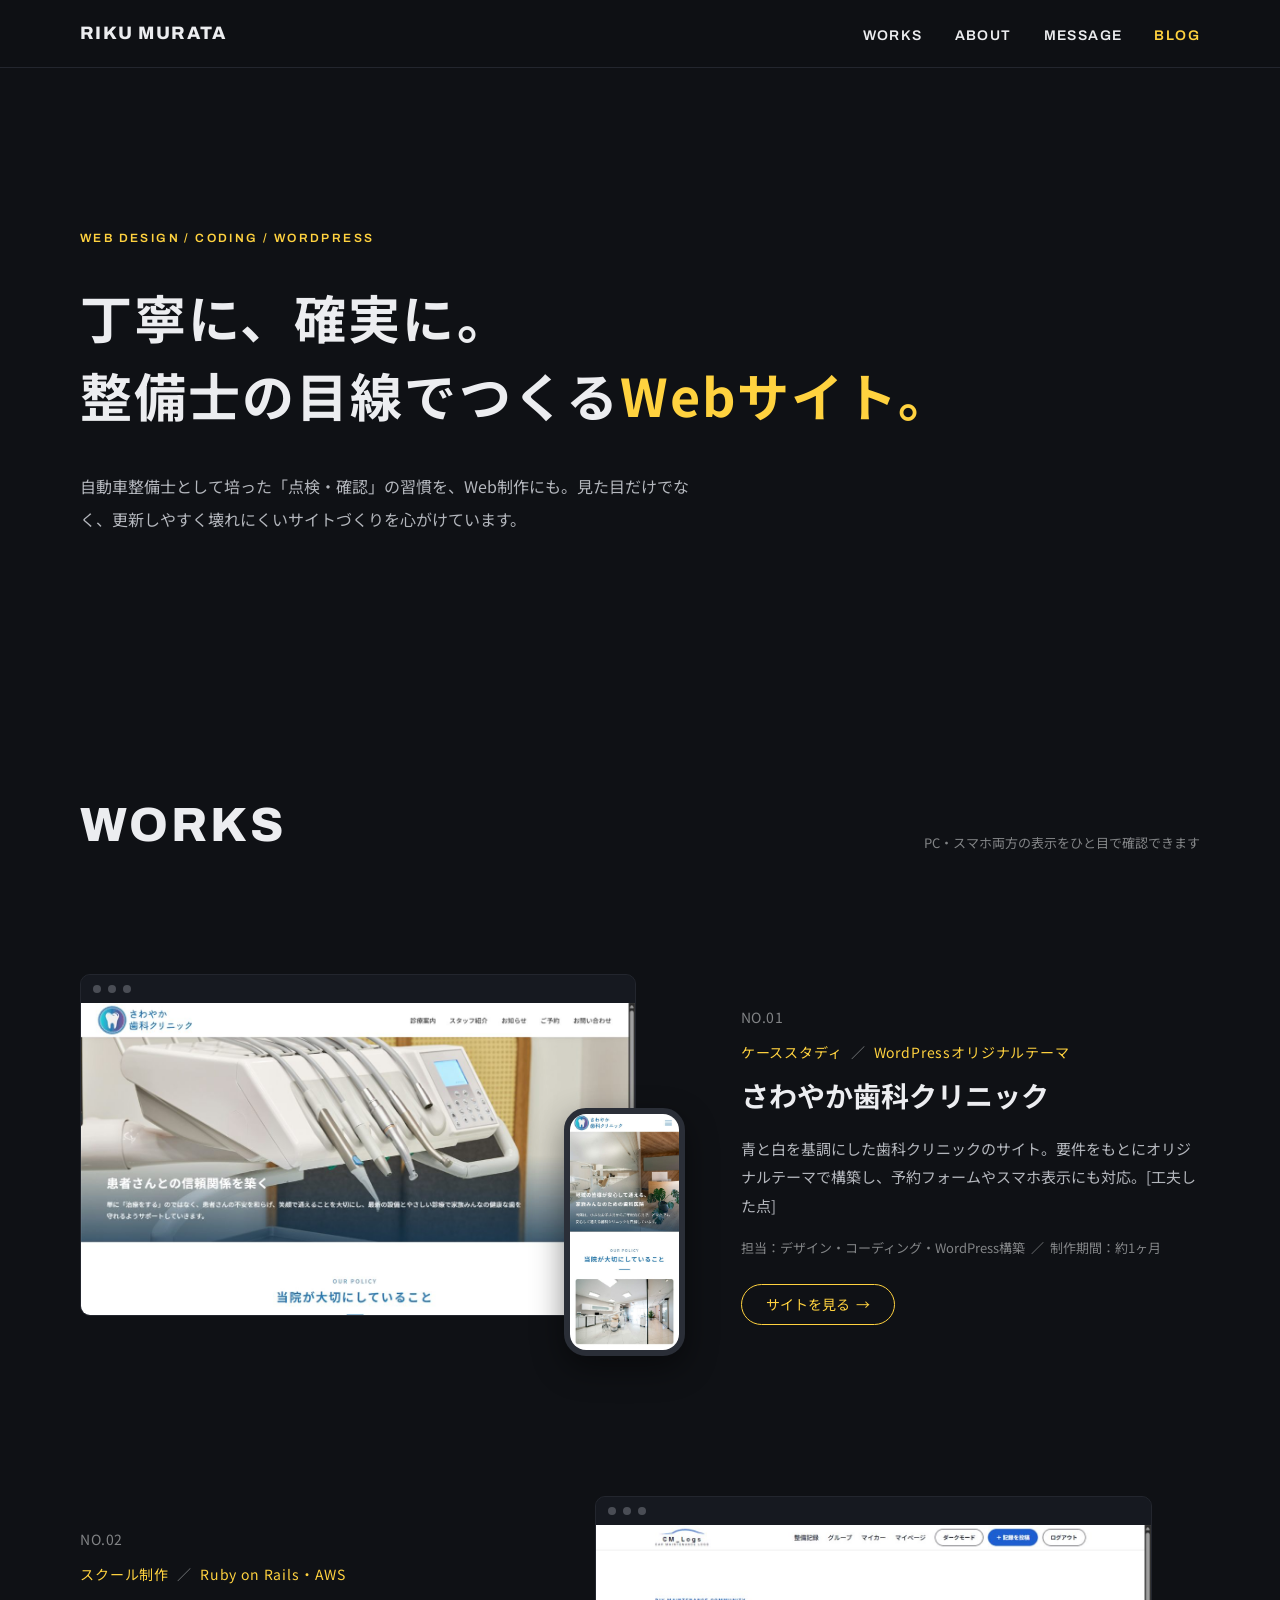
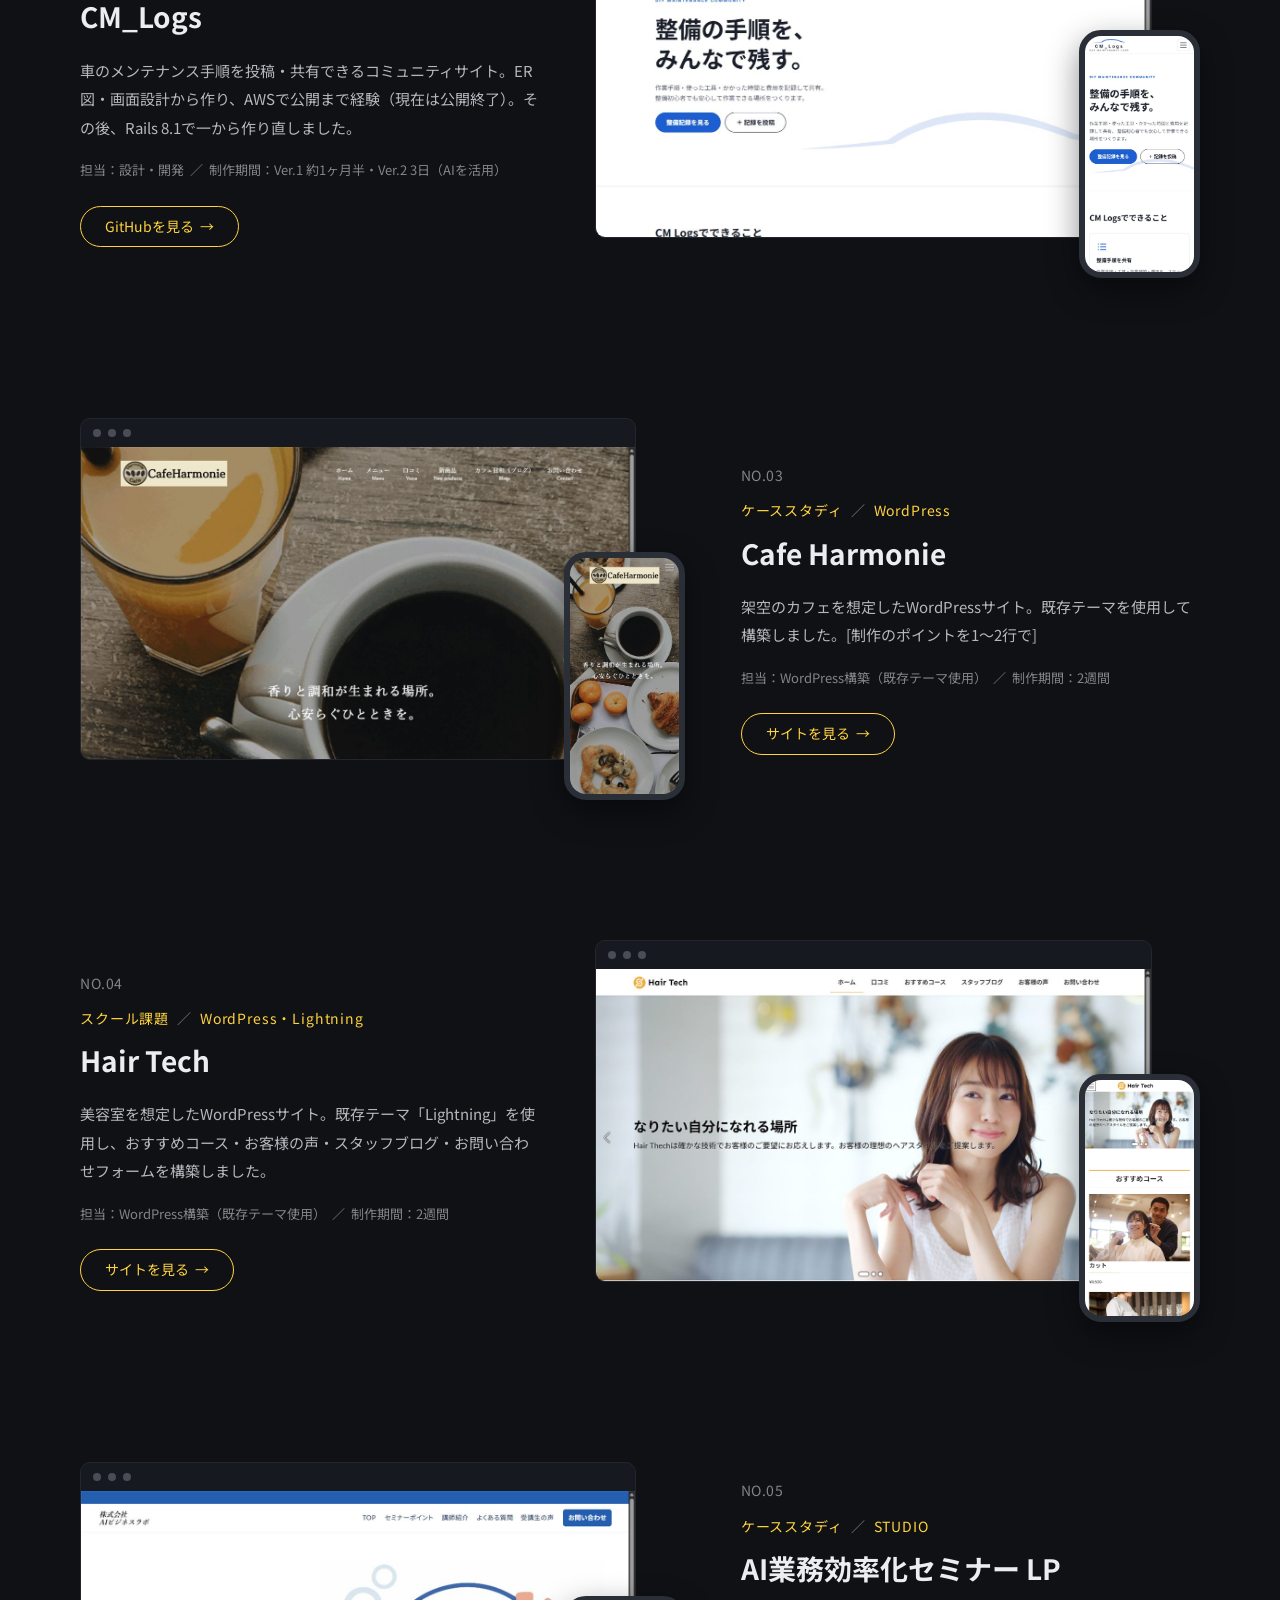
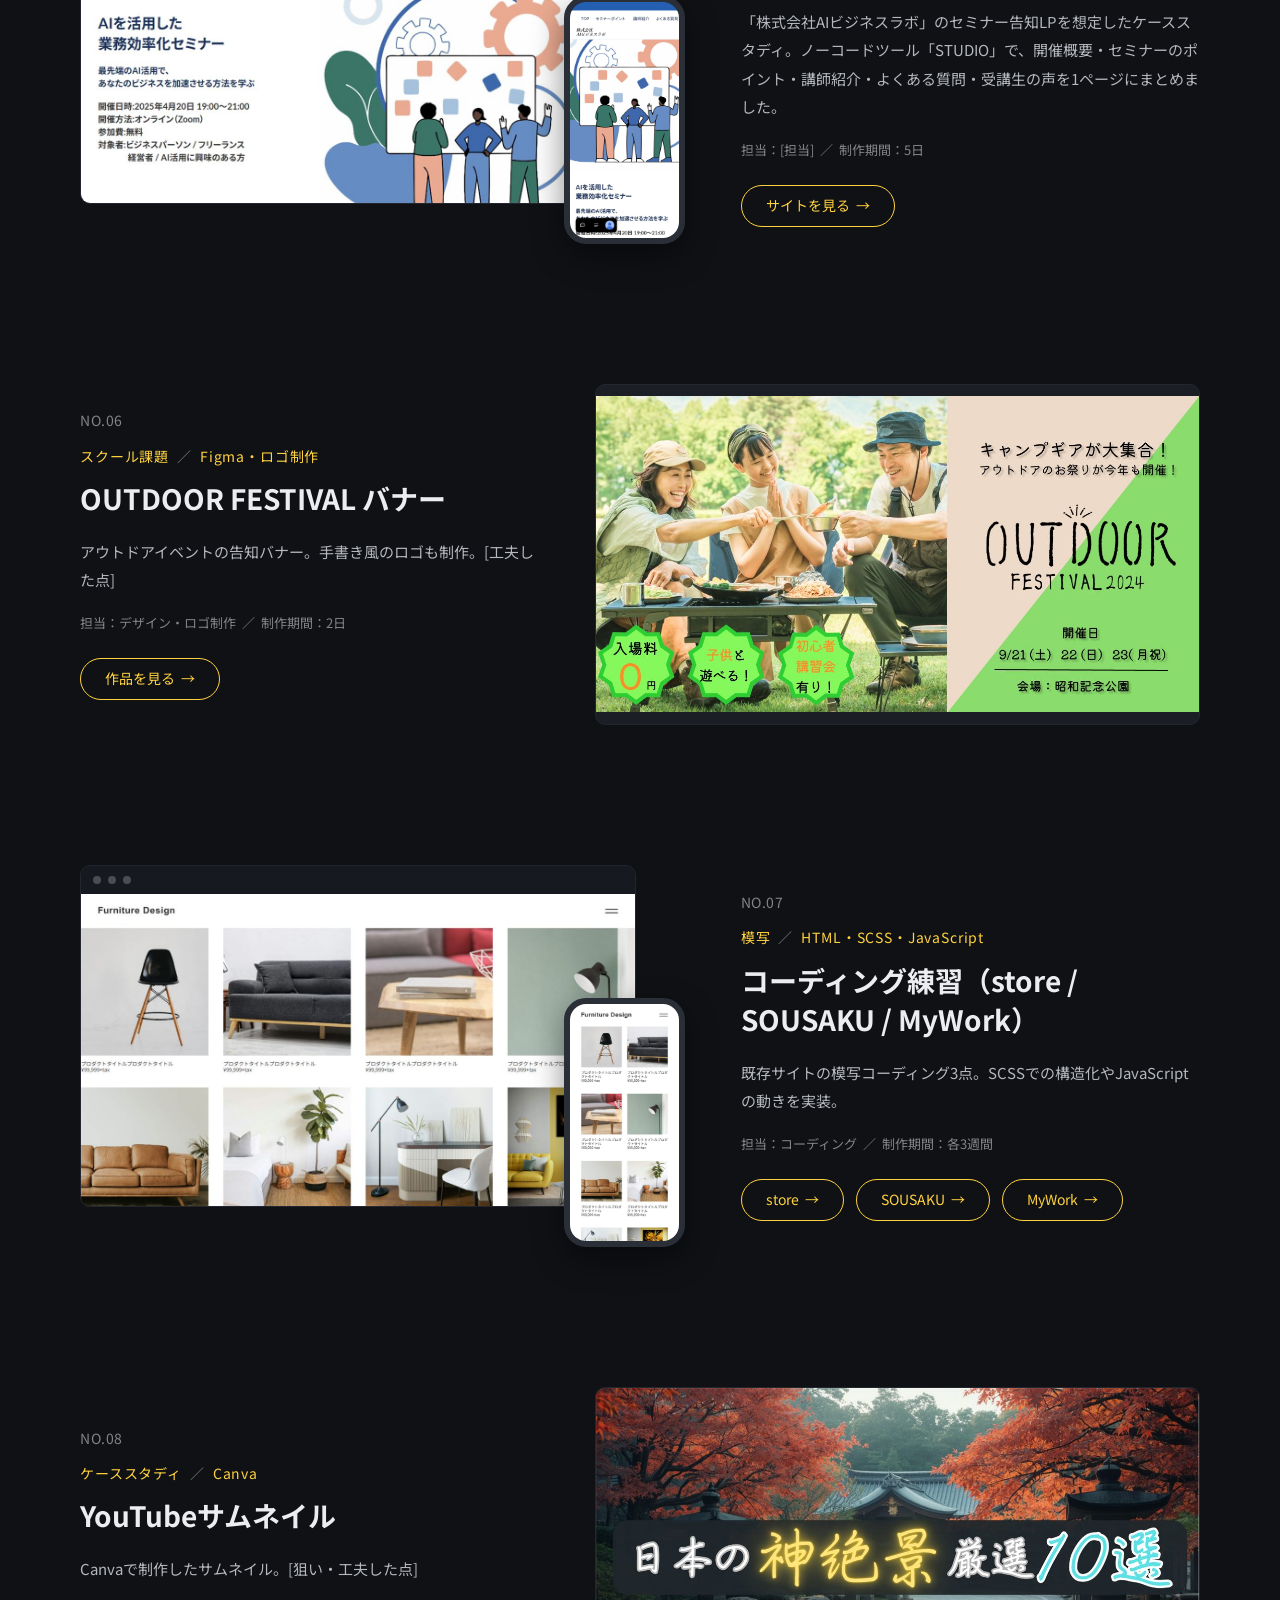
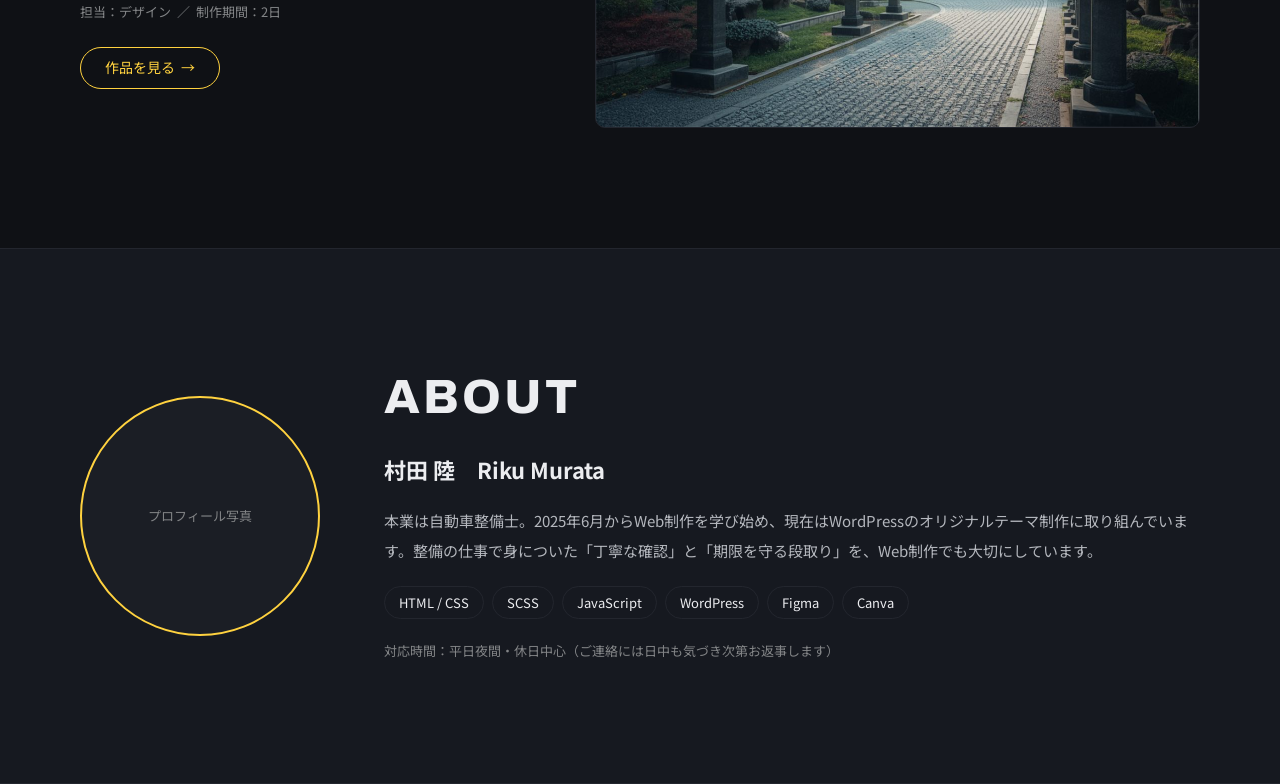
==== index.html @ cdf8d28f "初回コミット（SMACSSでSCSSインデント作成・TOPページABOUT作成）" ====
<!DOCTYPE html>
<html lang="ja">

  <head>
    <meta charset="UTF-8">
    <meta name="viewport" content="width=device-width, initial-scale=1.0">
    <title>RIKU MURATA | Web制作ポートフォリオ</title>
    <meta name="description" content="自動車整備士・村田陸のWeb制作ポートフォリオ。デザイン・コーディング・WordPress構築。">
    <link rel="preconnect" href="https://fonts.googleapis.com">
    <link rel="preconnect" href="https://fonts.gstatic.com" crossorigin>
    <link href="https://fonts.googleapis.com/css2?family=Archivo:wght@600;800&family=Noto+Sans+JP:wght@400;500;700&display=swap" rel="stylesheet">
    <link rel="stylesheet" href="css/style.css">
    <script src="js/main.js" defer></script>
  </head>

  <body>
    <!-- header -->
    <header class="l-header" id="top">
      <div class="l-header-inner l-container">
        <a class="logo" href="#top">RIKU MURATA</a>

        <!-- nav -->
        <nav class="gnav" id="global-nav" aria-label="メインメニュー">
          <ul class="gnav-list">
            <li><a class="gnav-link" href="#works">WORKS</a></li>
            <li><a class="gnav-link" href="#about">ABOUT</a></li>
            <li><a class="gnav-link" href="#message">MESSAGE</a></li>
            <li><a class="gnav-link gnav-link-accent" href="#blog">BLOG</a></li>
          </ul>
        </nav>

        <!-- ハンバーガーメニュー（SP） -->
        <button class="menu-toggle" type="button" aria-label="メニューを開く" aria-expanded="false" aria-controls="global-nav">
          <span class="menu-toggle-bar"></span>
          <span class="menu-toggle-bar"></span>
          <span class="menu-toggle-bar"></span>
        </button>
      </div>
    </header>

    <!-- main -->
    <main>
      <!-- hero -->
      <section class="hero">
        <div class="l-container">
          <p class="hero-label">WEB DESIGN / CODING / WORDPRESS</p>
          <h1 class="hero-title">
            丁寧に、確実に。<br>
            整備士の目線でつくる<span class="hero-title-accent">Webサイト。</span>
          </h1>
          <p class="hero-lead">自動車整備士として培った「点検・確認」の習慣を、Web制作にも。見た目だけでなく、更新しやすく壊れにくいサイトづくりを心がけています。</p>
        </div>
      </section>

      <!-- works -->
      <section class="l-section works" id="works">
        <div class="l-container">
          <div class="section-head">
            <h2 class="section-title">WORKS</h2>
            <p class="section-head-note">PC・スマホ両方の表示をひと目で確認できます</p>
          </div>

          <ul class="works-list">
            <!-- NO.01 さわやか歯科クリニック -->
            <li class="works-item">
              <div class="works-visual">
                <div class="mockup">
                  <div class="mockup-pc">
                    <div class="mockup-pc-bar" aria-hidden="true"><span></span><span></span><span></span></div>
                    <img src="img/works/dental-pc.jpg" alt="さわやか歯科クリニックのPC表示" width="1440" height="810" loading="lazy">
                  </div>
                  <div class="mockup-sp">
                    <img src="img/works/dental-sp.jpg" alt="さわやか歯科クリニックのスマホ表示" width="390" height="844" loading="lazy">
                  </div>
                </div>
              </div>
              <div class="works-body">
                <p class="works-num">NO.01</p>
                <p class="works-category">ケーススタディ<span>／</span>WordPressオリジナルテーマ</p>
                <h3 class="works-title">さわやか歯科クリニック</h3>
                <p class="works-text">青と白を基調にした歯科クリニックのサイト。要件をもとにオリジナルテーマで構築し、予約フォームやスマホ表示にも対応。[工夫した点]</p>
                <p class="works-meta">担当：デザイン・コーディング・WordPress構築<span>／</span>制作期間：約1ヶ月</p>
                <div class="works-links">
                  <a class="works-btn" href="https://atptdtmj0902.xsrv.jp/sawayakadentalclinic/" target="_blank" rel="noopener">サイトを見る</a>
                </div>
              </div>
            </li>

            <!-- NO.02 CM_Logs -->
            <li class="works-item">
              <div class="works-visual">
                <div class="mockup">
                  <div class="mockup-pc">
                    <div class="mockup-pc-bar" aria-hidden="true"><span></span><span></span><span></span></div>
                    <img src="img/works/cmlogs-pc.jpg" alt="CM_LogsのPC表示" width="1440" height="810" loading="lazy">
                  </div>
                  <div class="mockup-sp">
                    <img src="img/works/cmlogs-sp.jpg" alt="CM_Logsのスマホ表示" width="390" height="844" loading="lazy">
                  </div>
                </div>
              </div>
              <div class="works-body">
                <p class="works-num">NO.02</p>
                <p class="works-category">スクール制作<span>／</span>Ruby on Rails・AWS</p>
                <h3 class="works-title">CM_Logs</h3>
                <p class="works-text">車のメンテナンス手順を投稿・共有できるコミュニティサイト。ER図・画面設計から作り、AWSで公開まで経験（現在は公開終了）。その後、Rails 8.1で一から作り直しました。</p>
                <p class="works-meta">担当：設計・開発<span>／</span>制作期間：Ver.1 約1ヶ月半・Ver.2 3日（AIを活用）</p>
                <div class="works-links">
                  <a class="works-btn" href="https://github.com/Murata397/cm_logs_v2" target="_blank" rel="noopener">GitHubを見る</a>
                </div>
              </div>
            </li>

            <!-- NO.03 Cafe Harmonie -->
            <li class="works-item">
              <div class="works-visual">
                <div class="mockup">
                  <div class="mockup-pc">
                    <div class="mockup-pc-bar" aria-hidden="true"><span></span><span></span><span></span></div>
                    <img src="img/works/cafe-pc.jpg" alt="Cafe HarmonieのPC表示" width="1440" height="810" loading="lazy">
                  </div>
                  <div class="mockup-sp">
                    <img src="img/works/cafe-sp.jpg" alt="Cafe Harmonieのスマホ表示" width="390" height="844" loading="lazy">
                  </div>
                </div>
              </div>
              <div class="works-body">
                <p class="works-num">NO.03</p>
                <p class="works-category">ケーススタディ<span>／</span>WordPress</p>
                <h3 class="works-title">Cafe Harmonie</h3>
                <p class="works-text">架空のカフェを想定したWordPressサイト。既存テーマを使用して構築しました。[制作のポイントを1〜2行で]</p>
                <p class="works-meta">担当：WordPress構築（既存テーマ使用）<span>／</span>制作期間：2週間</p>
                <div class="works-links">
                  <a class="works-btn" href="https://atptdtmj0902.xsrv.jp/CafeHarmonie/" target="_blank" rel="noopener">サイトを見る</a>
                </div>
              </div>
            </li>

            <!-- NO.04 Hair Tech -->
            <li class="works-item">
              <div class="works-visual">
                <div class="mockup">
                  <div class="mockup-pc">
                    <div class="mockup-pc-bar" aria-hidden="true"><span></span><span></span><span></span></div>
                    <img src="img/works/hairtech-pc.jpg" alt="Hair TechのPC表示" width="1200" height="1172" loading="lazy">
                  </div>
                  <div class="mockup-sp">
                    <img src="img/works/hairtech-sp.jpg" alt="Hair Techのスマホ表示" width="600" height="1298" loading="lazy">
                  </div>
                </div>
              </div>
              <div class="works-body">
                <p class="works-num">NO.04</p>
                <p class="works-category">スクール課題<span>／</span>WordPress・Lightning</p>
                <h3 class="works-title">Hair Tech</h3>
                <p class="works-text">美容室を想定したWordPressサイト。既存テーマ「Lightning」を使用し、おすすめコース・お客様の声・スタッフブログ・お問い合わせフォームを構築しました。</p>
                <p class="works-meta">担当：WordPress構築（既存テーマ使用）<span>／</span>制作期間：2週間</p>
                <div class="works-links">
                  <a class="works-btn" href="http://atptdtmj0902.xsrv.jp/" target="_blank" rel="noopener">サイトを見る</a>
                </div>
              </div>
            </li>

            <!-- NO.05 STUDIOケーススタディ -->
            <li class="works-item">
              <div class="works-visual">
                <div class="mockup">
                  <div class="mockup-pc">
                    <div class="mockup-pc-bar" aria-hidden="true"><span></span><span></span><span></span></div>
                    <img src="img/works/studio-pc.jpg" alt="AI業務効率化セミナーLPのPC表示" width="1200" height="1172" loading="lazy">
                  </div>
                  <div class="mockup-sp">
                    <img src="img/works/studio-sp.jpg" alt="AI業務効率化セミナーLPのスマホ表示" width="600" height="1298" loading="lazy">
                  </div>
                </div>
              </div>
              <div class="works-body">
                <p class="works-num">NO.05</p>
                <p class="works-category">ケーススタディ<span>／</span>STUDIO</p>
                <h3 class="works-title">AI業務効率化セミナー LP</h3>
                <p class="works-text">「株式会社AIビジネスラボ」のセミナー告知LPを想定したケーススタディ。ノーコードツール「STUDIO」で、開催概要・セミナーのポイント・講師紹介・よくある質問・受講生の声を1ページにまとめました。</p>
                <p class="works-meta">担当：[担当]<span>／</span>制作期間：5日</p>
                <div class="works-links">
                  <a class="works-btn" href="https://preview.studio.site/live/d7Wl1mMKOV" target="_blank" rel="noopener">サイトを見る</a>
                </div>
              </div>
            </li>

            <!-- NO.06 OUTDOOR FESTIVAL バナー -->
            <li class="works-item">
              <div class="works-visual">
                <div class="works-image">
                  <img src="img/works/banner.jpg" alt="OUTDOOR FESTIVAL 2024 告知バナー" width="1200" height="628" loading="lazy">
                </div>
              </div>
              <div class="works-body">
                <p class="works-num">NO.06</p>
                <p class="works-category">スクール課題<span>／</span>Figma・ロゴ制作</p>
                <h3 class="works-title">OUTDOOR FESTIVAL バナー</h3>
                <p class="works-text">アウトドアイベントの告知バナー。手書き風のロゴも制作。[工夫した点]</p>
                <p class="works-meta">担当：デザイン・ロゴ制作<span>／</span>制作期間：2日</p>
                <div class="works-links">
                  <a class="works-btn" href="https://www.figma.com/design/22U302Q8gfZxdEZKX73R5v" target="_blank" rel="noopener">作品を見る</a>
                </div>
              </div>
            </li>

            <!-- NO.07 コーディング練習 -->
            <li class="works-item">
              <div class="works-visual">
                <div class="mockup">
                  <div class="mockup-pc">
                    <div class="mockup-pc-bar" aria-hidden="true"><span></span><span></span><span></span></div>
                    <img src="img/works/store-pc.jpg" alt="コーディング練習（store）のPC表示" width="1440" height="810" loading="lazy">
                  </div>
                  <div class="mockup-sp">
                    <img src="img/works/store-sp.jpg" alt="コーディング練習（store）のスマホ表示" width="390" height="844" loading="lazy">
                  </div>
                </div>
              </div>
              <div class="works-body">
                <p class="works-num">NO.07</p>
                <p class="works-category">模写<span>／</span>HTML・SCSS・JavaScript</p>
                <h3 class="works-title">コーディング練習（store / SOUSAKU / MyWork）</h3>
                <p class="works-text">既存サイトの模写コーディング3点。SCSSでの構造化やJavaScriptの動きを実装。</p>
                <p class="works-meta">担当：コーディング<span>／</span>制作期間：各3週間</p>
                <div class="works-links">
                  <a class="works-btn" href="https://murata397.github.io/Codejump/store/" target="_blank" rel="noopener">store</a>
                  <a class="works-btn" href="https://murata397.github.io/Codejump/Creation/" target="_blank" rel="noopener">SOUSAKU</a>
                  <a class="works-btn" href="https://murata397.github.io/Codejump/MyWork/" target="_blank" rel="noopener">MyWork</a>
                </div>
              </div>
            </li>

            <!-- NO.08 YouTubeサムネイル -->
            <li class="works-item">
              <div class="works-visual">
                <div class="works-image">
                  <img src="img/works/thumbnail.jpg" alt="YouTubeサムネイル「日本の神絶景 厳選10選」" width="1280" height="720" loading="lazy">
                </div>
              </div>
              <div class="works-body">
                <p class="works-num">NO.08</p>
                <p class="works-category">ケーススタディ<span>／</span>Canva</p>
                <h3 class="works-title">YouTubeサムネイル</h3>
                <p class="works-text">Canvaで制作したサムネイル。[狙い・工夫した点]</p>
                <p class="works-meta">担当：デザイン<span>／</span>制作期間：2日</p>
                <div class="works-links">
                  <a class="works-btn" href="https://canva.link/wtd3slhlqmqkh0d" target="_blank" rel="noopener">作品を見る</a>
                </div>
              </div>
            </li>
          </ul>
        </div>
      </section>

      <!-- about -->
      <section class="l-section about" id="about">
        <div class="l-container about-inner">
          <!-- 写真ができたら span を <img src="img/profile.jpg" alt="村田 陸"> に差し替える -->
          <div class="about-photo">
            <span>プロフィール写真</span>
          </div>

          <div class="about-body">
            <h2 class="section-title">ABOUT</h2>
            <p class="about-name">村田 陸<span>Riku Murata</span></p>
            <p class="about-text">本業は自動車整備士。2025年6月からWeb制作を学び始め、現在はWordPressのオリジナルテーマ制作に取り組んでいます。整備の仕事で身についた「丁寧な確認」と「期限を守る段取り」を、Web制作でも大切にしています。</p>
            <ul class="about-skills">
              <li>HTML / CSS</li>
              <li>SCSS</li>
              <li>JavaScript</li>
              <li>WordPress</li>
              <li>Figma</li>
              <li>Canva</li>
            </ul>
            <p class="about-note">対応時間：平日夜間・休日中心（ご連絡には日中も気づき次第お返事します）</p>
          </div>
        </div>
      </section>
    </main>
  </body>

</html>
---- css/style.css ----
@charset "UTF-8";
/*! destyle.css v4.0.1 | MIT License | https://github.com/nicolas-cusan/destyle.css */
/* Reset box-model and set borders */
/* ============================================ */
*,
::before,
::after {
  -webkit-box-sizing: border-box;
          box-sizing: border-box;
  border-style: solid;
  border-width: 0;
  min-width: 0;
}

/* Document */
/* ============================================ */
/**
 * 1. Correct the line height in all browsers.
 * 2. Prevent adjustments of font size after orientation changes in iOS.
 * 3. Remove gray overlay on links for iOS.
 */
html {
  line-height: 1.15; /* 1 */
  -webkit-text-size-adjust: 100%; /* 2 */
  -webkit-tap-highlight-color: transparent; /* 3*/
}

/* Sections */
/* ============================================ */
/**
 * Remove the margin in all browsers.
 */
body {
  margin: 0;
}

/**
 * Render the `main` element consistently in IE.
 */
main {
  display: block;
}

/* Vertical rhythm */
/* ============================================ */
p,
table,
blockquote,
address,
pre,
iframe,
form,
figure,
dl {
  margin: 0;
}

/* Headings */
/* ============================================ */
h1,
h2,
h3,
h4,
h5,
h6 {
  font-size: inherit;
  font-weight: inherit;
  margin: 0;
}

/* Lists (enumeration) */
/* ============================================ */
ul,
ol {
  margin: 0;
  padding: 0;
  list-style: none;
}

/* Lists (definition) */
/* ============================================ */
dt {
  font-weight: bold;
}

dd {
  margin-left: 0;
}

/* Grouping content */
/* ============================================ */
/**
 * 1. Add the correct box sizing in Firefox.
 * 2. Show the overflow in Edge and IE.
 */
hr {
  -webkit-box-sizing: content-box;
          box-sizing: content-box; /* 1 */
  height: 0; /* 1 */
  overflow: visible; /* 2 */
  border-top-width: 1px;
  margin: 0;
  clear: both;
  color: inherit;
}

/**
 * 1. Correct the inheritance and scaling of font size in all browsers.
 * 2. Correct the odd `em` font sizing in all browsers.
 */
pre {
  font-family: monospace, monospace; /* 1 */
  font-size: inherit; /* 2 */
}

address {
  font-style: inherit;
}

/* Text-level semantics */
/* ============================================ */
/**
 * Remove the gray background on active links in IE 10.
 */
a {
  background-color: transparent;
  text-decoration: none;
  color: inherit;
}

/**
 * 1. Remove the bottom border in Chrome 57-
 * 2. Add the correct text decoration in Chrome, Edge, IE, Opera, and Safari.
 */
abbr[title] {
  -webkit-text-decoration: underline dotted;
          text-decoration: underline dotted; /* 2 */
}

/**
 * Add the correct font weight in Chrome, Edge, and Safari.
 */
b,
strong {
  font-weight: bolder;
}

/**
 * 1. Correct the inheritance and scaling of font size in all browsers.
 * 2. Correct the odd `em` font sizing in all browsers.
 */
code,
kbd,
samp {
  font-family: monospace, monospace; /* 1 */
  font-size: inherit; /* 2 */
}

/**
 * Add the correct font size in all browsers.
 */
small {
  font-size: 80%;
}

/**
 * Prevent `sub` and `sup` elements from affecting the line height in
 * all browsers.
 */
sub,
sup {
  font-size: 75%;
  line-height: 0;
  position: relative;
  vertical-align: baseline;
}

sub {
  bottom: -0.25em;
}

sup {
  top: -0.5em;
}

/* Replaced content */
/* ============================================ */
/**
 * Prevent vertical alignment issues.
 */
svg,
img,
embed,
object,
iframe {
  vertical-align: bottom;
}

/* Forms */
/* ============================================ */
/**
 * Reset form fields to make them styleable.
 * 1. Make form elements stylable across systems iOS especially.
 * 2. Inherit text-transform from parent.
 */
button,
input,
optgroup,
select,
textarea {
  -webkit-appearance: none; /* 1 */
  -moz-appearance: none;
       appearance: none;
  vertical-align: middle;
  color: inherit;
  font: inherit;
  background: transparent;
  padding: 0;
  margin: 0;
  border-radius: 0;
  text-align: inherit;
  text-transform: inherit; /* 2 */
}

/**
 * Correct cursors for clickable elements.
 */
button,
[type=button],
[type=reset],
[type=submit] {
  cursor: pointer;
}

button:disabled,
[type=button]:disabled,
[type=reset]:disabled,
[type=submit]:disabled {
  cursor: default;
}

/**
 * Improve outlines for Firefox and unify style with input elements & buttons.
 */
:-moz-focusring {
  outline: auto;
}

select:disabled {
  opacity: inherit;
}

/**
 * Remove padding
 */
option {
  padding: 0;
}

/**
 * Reset to invisible
 */
fieldset {
  margin: 0;
  padding: 0;
  min-width: 0;
}

legend {
  padding: 0;
}

/**
 * Add the correct vertical alignment in Chrome, Firefox, and Opera.
 */
progress {
  vertical-align: baseline;
}

/**
 * Remove the default vertical scrollbar in IE 10+.
 */
textarea {
  overflow: auto;
}

/**
 * Correct the cursor style of increment and decrement buttons in Chrome.
 */
[type=number]::-webkit-inner-spin-button,
[type=number]::-webkit-outer-spin-button {
  height: auto;
}

/**
 * Correct the outline style in Safari.
 */
[type=search] {
  outline-offset: -2px; /* 1 */
}

/**
 * Remove the inner padding in Chrome and Safari on macOS.
 */
[type=search]::-webkit-search-decoration {
  -webkit-appearance: none;
}

/**
 * 1. Correct the inability to style clickable types in iOS and Safari.
 * 2. Fix font inheritance.
 */
::-webkit-file-upload-button {
  -webkit-appearance: button; /* 1 */
  font: inherit; /* 2 */
}

/**
 * Fix appearance for Firefox
 */
[type=number] {
  -moz-appearance: textfield;
}

/**
 * Clickable labels
 */
label[for] {
  cursor: pointer;
}

/* Interactive */
/* ============================================ */
/*
 * Add the correct display in Edge, IE 10+, and Firefox.
 */
details {
  display: block;
}

/*
 * Add the correct display in all browsers.
 */
summary {
  display: list-item;
}

/*
 * Remove outline for editable content.
 */
[contenteditable]:focus {
  outline: auto;
}

/* Tables */
/* ============================================ */
/**
1. Correct table border color inheritance in all Chrome and Safari.
*/
table {
  border-color: inherit; /* 1 */
  border-collapse: collapse;
}

caption {
  text-align: left;
}

td,
th {
  vertical-align: top;
  padding: 0;
}

th {
  text-align: left;
  font-weight: bold;
}

:root {
  --color-bg: #0f1115;
  --color-surface: #161920;
  --color-surface-2: #1b1e25;
  --color-border: #23262e;
  --color-text: #ecedf0;
  --color-sub: #b4b7bd;
  --color-muted: #828486;
  --color-main: #ffd23f;
  --font-ja: "Noto Sans JP", sans-serif;
  --font-en: "Archivo", "Noto Sans JP", sans-serif;
  --container: 1120px;
  --header-height: 67px;
}

html {
  font-family: var(--font-ja);
  scroll-behavior: smooth;
  scroll-padding-top: var(--header-height);
}

body {
  color: var(--color-text);
  background-color: var(--color-bg);
  font-size: 16px;
  line-height: 1.8;
  -webkit-font-smoothing: antialiased;
}

img {
  display: block;
  max-width: 100%;
  height: auto;
}

/*SP時の画面*/
@media screen and (max-width: 767px) {
  body {
    font-size: 15px;
  }
}
.l-container {
  width: 100%;
  max-width: calc(var(--container) + 80px);
  margin: 0 auto;
  padding: 0 40px;
}

/*SP時の画面*/
@media screen and (max-width: 767px) {
  .l-container {
    padding: 0 20px;
  }
}
.l-header {
  border-bottom: 1px solid var(--color-border);
  background-color: rgba(15, 17, 21, 0.9);
  backdrop-filter: blur(8px);
  position: sticky;
  top: 0;
  z-index: 100;
}
.l-header .l-header-inner {
  display: -webkit-box;
  display: -ms-flexbox;
  display: flex;
  -webkit-box-align: center;
      -ms-flex-align: center;
          align-items: center;
  -webkit-box-pack: justify;
      -ms-flex-pack: justify;
          justify-content: space-between;
  height: var(--header-height);
}

.l-section {
  padding: 120px 0;
}

/*SP時の画面*/
@media screen and (max-width: 767px) {
  .l-section {
    padding: 80px 0;
  }
}
.logo {
  font-family: var(--font-en);
  font-size: 18px;
  font-weight: 800;
  letter-spacing: 0.08em;
}

/*PC時の画面*/
.gnav .gnav-list {
  display: -webkit-box;
  display: -ms-flexbox;
  display: flex;
  gap: 32px;
}
.gnav .gnav-link {
  font-family: var(--font-en);
  font-size: 14px;
  font-weight: 600;
  letter-spacing: 0.1em;
  -webkit-transition: color 0.2s;
  transition: color 0.2s;
}
.gnav .gnav-link:hover, .gnav .gnav-link:focus-visible {
  color: var(--color-main);
}
.gnav .gnav-link-accent {
  color: var(--color-main);
}

/*SP時の画面*/
@media screen and (max-width: 767px) {
  .gnav {
    display: none;
    padding: 40px 20px;
    background-color: var(--color-bg);
    position: fixed;
    inset: var(--header-height) 0 0 0;
  }
  .gnav.is-open {
    display: block;
  }
  .gnav .gnav-list {
    -webkit-box-orient: vertical;
    -webkit-box-direction: normal;
        -ms-flex-direction: column;
            flex-direction: column;
    gap: 28px;
  }
  .gnav .gnav-link {
    font-size: 22px;
  }
}
/*PC時の画面*/
.menu-toggle {
  display: none;
}

/*SP時の画面*/
@media screen and (max-width: 767px) {
  .menu-toggle {
    display: grid;
    place-content: center;
    gap: 6px;
    width: 48px;
    height: 48px;
    border: 1px solid var(--color-border);
    border-radius: 10px;
  }
  .menu-toggle .menu-toggle-bar {
    display: block;
    width: 22px;
    height: 2px;
    background-color: var(--color-main);
    -webkit-transition: opacity 0.3s, -webkit-transform 0.3s;
    transition: opacity 0.3s, -webkit-transform 0.3s;
    transition: transform 0.3s, opacity 0.3s;
    transition: transform 0.3s, opacity 0.3s, -webkit-transform 0.3s;
  }
  .menu-toggle.is-open .menu-toggle-bar:nth-child(1) {
    -webkit-transform: translateY(8px) rotate(45deg);
            transform: translateY(8px) rotate(45deg);
  }
  .menu-toggle.is-open .menu-toggle-bar:nth-child(2) {
    opacity: 0;
  }
  .menu-toggle.is-open .menu-toggle-bar:nth-child(3) {
    -webkit-transform: translateY(-8px) rotate(-45deg);
            transform: translateY(-8px) rotate(-45deg);
  }
}
/*PC時の画面*/
.hero {
  padding: 160px 0 140px;
}
.hero .hero-label {
  color: var(--color-main);
  font-family: var(--font-en);
  font-size: 12px;
  font-weight: 600;
  letter-spacing: 0.2em;
}
.hero .hero-title {
  margin-top: 28px;
  font-size: clamp(28px, 4.6vw, 52px);
  font-weight: 700;
  line-height: 1.5;
  letter-spacing: 0.04em;
}
.hero .hero-title-accent {
  color: var(--color-main);
}
.hero .hero-lead {
  max-width: 640px;
  margin-top: 36px;
  color: var(--color-sub);
  line-height: 2.1;
}

/*SP時の画面*/
@media screen and (max-width: 767px) {
  .hero {
    padding: 88px 0 96px;
  }
}
/*PC時の画面*/
.section-title {
  font-family: var(--font-en);
  font-size: 48px;
  font-weight: 800;
  line-height: 1.2;
  letter-spacing: 0.06em;
}

/*TB時の画面*/
@media screen and (max-width: 1023px) {
  .section-title {
    font-size: 36px;
  }
}
/*SP時の画面*/
@media screen and (max-width: 767px) {
  .section-title {
    font-size: 30px;
  }
}
/*PC時の画面*/
.section-head {
  display: -webkit-box;
  display: -ms-flexbox;
  display: flex;
  -webkit-box-align: end;
      -ms-flex-align: end;
          align-items: flex-end;
  -webkit-box-pack: justify;
      -ms-flex-pack: justify;
          justify-content: space-between;
  gap: 12px 40px;
  margin-bottom: 120px;
}
.section-head .section-head-note {
  color: var(--color-muted);
  font-size: 13px;
}

/*TB時の画面*/
@media screen and (max-width: 1023px) {
  .section-head {
    -webkit-box-orient: vertical;
    -webkit-box-direction: normal;
        -ms-flex-direction: column;
            flex-direction: column;
    -webkit-box-align: start;
        -ms-flex-align: start;
            align-items: flex-start;
    margin-bottom: 96px;
  }
}
/*SP時の画面*/
@media screen and (max-width: 767px) {
  .section-head {
    margin-bottom: 64px;
  }
}
.mockup {
  padding-bottom: 40px;
  position: relative;
}
.mockup .mockup-pc {
  width: 92%;
  border: 1px solid var(--color-border);
  border-radius: 10px;
  background-color: var(--color-surface-2);
  overflow: hidden;
}
.mockup .mockup-pc img {
  width: 100%;
  aspect-ratio: 16/9;
  -o-object-fit: cover;
     object-fit: cover;
  -o-object-position: top;
     object-position: top;
}
.mockup .mockup-pc-bar {
  display: -webkit-box;
  display: -ms-flexbox;
  display: flex;
  gap: 7px;
  padding: 10px 12px;
  background-color: var(--color-surface);
}
.mockup .mockup-pc-bar span {
  width: 8px;
  height: 8px;
  border-radius: 50%;
  background-color: #4a4d55;
}
.mockup .mockup-sp {
  width: 20%;
  border: 6px solid #2a2e37;
  border-radius: 22px;
  background-color: var(--color-surface-2);
  -webkit-box-shadow: 0 12px 32px rgba(0, 0, 0, 0.45);
          box-shadow: 0 12px 32px rgba(0, 0, 0, 0.45);
  overflow: hidden;
  position: absolute;
  right: 0;
  bottom: 0;
}
.mockup .mockup-sp img {
  width: 100%;
  aspect-ratio: 9/19.5;
  -o-object-fit: cover;
     object-fit: cover;
  -o-object-position: top;
     object-position: top;
}

/*SP時の画面*/
@media screen and (max-width: 767px) {
  .mockup {
    padding-bottom: 24px;
  }
  .mockup .mockup-sp {
    border-width: 4px;
    border-radius: 14px;
  }
}
/*PC時の画面*/
.works .works-item {
  display: -webkit-box;
  display: -ms-flexbox;
  display: flex;
  -webkit-box-align: center;
      -ms-flex-align: center;
          align-items: center;
  gap: 56px;
}
.works .works-item + .works-item {
  margin-top: 140px;
}
.works .works-item:nth-child(even) {
  -webkit-box-orient: horizontal;
  -webkit-box-direction: reverse;
      -ms-flex-direction: row-reverse;
          flex-direction: row-reverse;
}
.works .works-visual {
  -ms-flex-negative: 0;
      flex-shrink: 0;
  width: 54%;
}
.works .works-body {
  -webkit-box-flex: 1;
      -ms-flex: 1;
          flex: 1;
}
.works .works-image {
  border: 1px solid var(--color-border);
  border-radius: 10px;
  background-color: var(--color-surface-2);
  overflow: hidden;
}
.works .works-image img {
  width: 100%;
  aspect-ratio: 16/9;
  -o-object-fit: contain;
     object-fit: contain;
}
.works .works-num {
  color: var(--color-muted);
  font-size: 14px;
  letter-spacing: 0.04em;
}
.works .works-category {
  margin-top: 10px;
  color: var(--color-main);
  font-size: 14px;
  letter-spacing: 0.06em;
}
.works .works-category span {
  margin: 0 8px;
  color: var(--color-muted);
}
.works .works-title {
  margin-top: 10px;
  font-size: 28px;
  font-weight: 700;
  line-height: 1.4;
}
.works .works-text {
  margin-top: 20px;
  color: var(--color-sub);
  font-size: 15px;
  line-height: 1.9;
}
.works .works-meta {
  margin-top: 16px;
  color: var(--color-muted);
  font-size: 13px;
}
.works .works-meta span {
  margin: 0 6px;
}
.works .works-links {
  display: -webkit-box;
  display: -ms-flexbox;
  display: flex;
  -ms-flex-wrap: wrap;
      flex-wrap: wrap;
  gap: 12px;
  margin-top: 24px;
}
.works .works-btn {
  display: -webkit-inline-box;
  display: -ms-inline-flexbox;
  display: inline-flex;
  -webkit-box-align: center;
      -ms-flex-align: center;
          align-items: center;
  gap: 6px;
  padding: 10px 24px;
  border: 1px solid var(--color-main);
  border-radius: 999px;
  color: var(--color-main);
  font-size: 14px;
  line-height: 1.4;
  -webkit-transition: color 0.2s, background-color 0.2s;
  transition: color 0.2s, background-color 0.2s;
}
.works .works-btn::after {
  content: "→";
}
.works .works-btn:hover, .works .works-btn:focus-visible {
  color: var(--color-bg);
  background-color: var(--color-main);
}

/*TB時の画面*/
@media screen and (max-width: 1023px) {
  .works .works-item {
    -webkit-box-orient: vertical;
    -webkit-box-direction: normal;
        -ms-flex-direction: column;
            flex-direction: column;
    -webkit-box-align: stretch;
        -ms-flex-align: stretch;
            align-items: stretch;
    gap: 40px;
  }
  .works .works-item + .works-item {
    margin-top: 120px;
  }
  .works .works-item:nth-child(even) {
    -webkit-box-orient: vertical;
    -webkit-box-direction: normal;
        -ms-flex-direction: column;
            flex-direction: column;
  }
  .works .works-visual {
    width: 100%;
  }
}
/*SP時の画面*/
@media screen and (max-width: 767px) {
  .works .works-item {
    gap: 28px;
  }
  .works .works-item + .works-item {
    margin-top: 80px;
  }
  .works .works-category {
    font-size: 13px;
  }
  .works .works-title {
    font-size: 22px;
  }
}
/*PC時の画面*/
.about {
  border-top: 1px solid var(--color-border);
  border-bottom: 1px solid var(--color-border);
  background-color: var(--color-surface);
}
.about .about-inner {
  display: -webkit-box;
  display: -ms-flexbox;
  display: flex;
  -webkit-box-align: center;
      -ms-flex-align: center;
          align-items: center;
  gap: 64px;
}
.about .about-photo {
  display: grid;
  place-items: center;
  -ms-flex-negative: 0;
      flex-shrink: 0;
  width: 240px;
  aspect-ratio: 1/1;
  border: 2px solid var(--color-main);
  border-radius: 50%;
  background-color: var(--color-surface-2);
  overflow: hidden;
}
.about .about-photo span {
  color: var(--color-muted);
  font-size: 13px;
}
.about .about-photo img {
  width: 100%;
  height: 100%;
  -o-object-fit: cover;
     object-fit: cover;
}
.about .about-body {
  -webkit-box-flex: 1;
      -ms-flex: 1;
          flex: 1;
}
.about .about-name {
  margin-top: 24px;
  font-size: 22px;
  font-weight: 700;
}
.about .about-name span {
  margin-left: 1em;
}
.about .about-text {
  margin-top: 16px;
  color: var(--color-sub);
  font-size: 15px;
  line-height: 2;
}
.about .about-skills {
  display: -webkit-box;
  display: -ms-flexbox;
  display: flex;
  -ms-flex-wrap: wrap;
      flex-wrap: wrap;
  gap: 8px;
  margin-top: 20px;
}
.about .about-skills li {
  padding: 4px 14px;
  border: 1px solid var(--color-border);
  border-radius: 999px;
  font-size: 13px;
}
.about .about-note {
  margin-top: 20px;
  color: var(--color-muted);
  font-size: 13px;
}

/*TB時の画面*/
@media screen and (max-width: 1023px) {
  .about .about-inner {
    -webkit-box-orient: vertical;
    -webkit-box-direction: normal;
        -ms-flex-direction: column;
            flex-direction: column;
    -webkit-box-align: stretch;
        -ms-flex-align: stretch;
            align-items: stretch;
    gap: 48px;
  }
  .about .about-photo {
    width: 200px;
    margin: 0 auto;
  }
}
/*SP時の画面*/
@media screen and (max-width: 767px) {
  .about .about-inner {
    gap: 32px;
  }
  .about .about-photo {
    width: 160px;
  }
  .about .about-name {
    font-size: 20px;
  }
}
.is-scroll-locked {
  overflow: hidden;
}

.is-pc-only {
  display: inline;
}

/*SP時の画面*/
@media screen and (max-width: 767px) {
  .is-pc-only {
    display: none;
  }
}
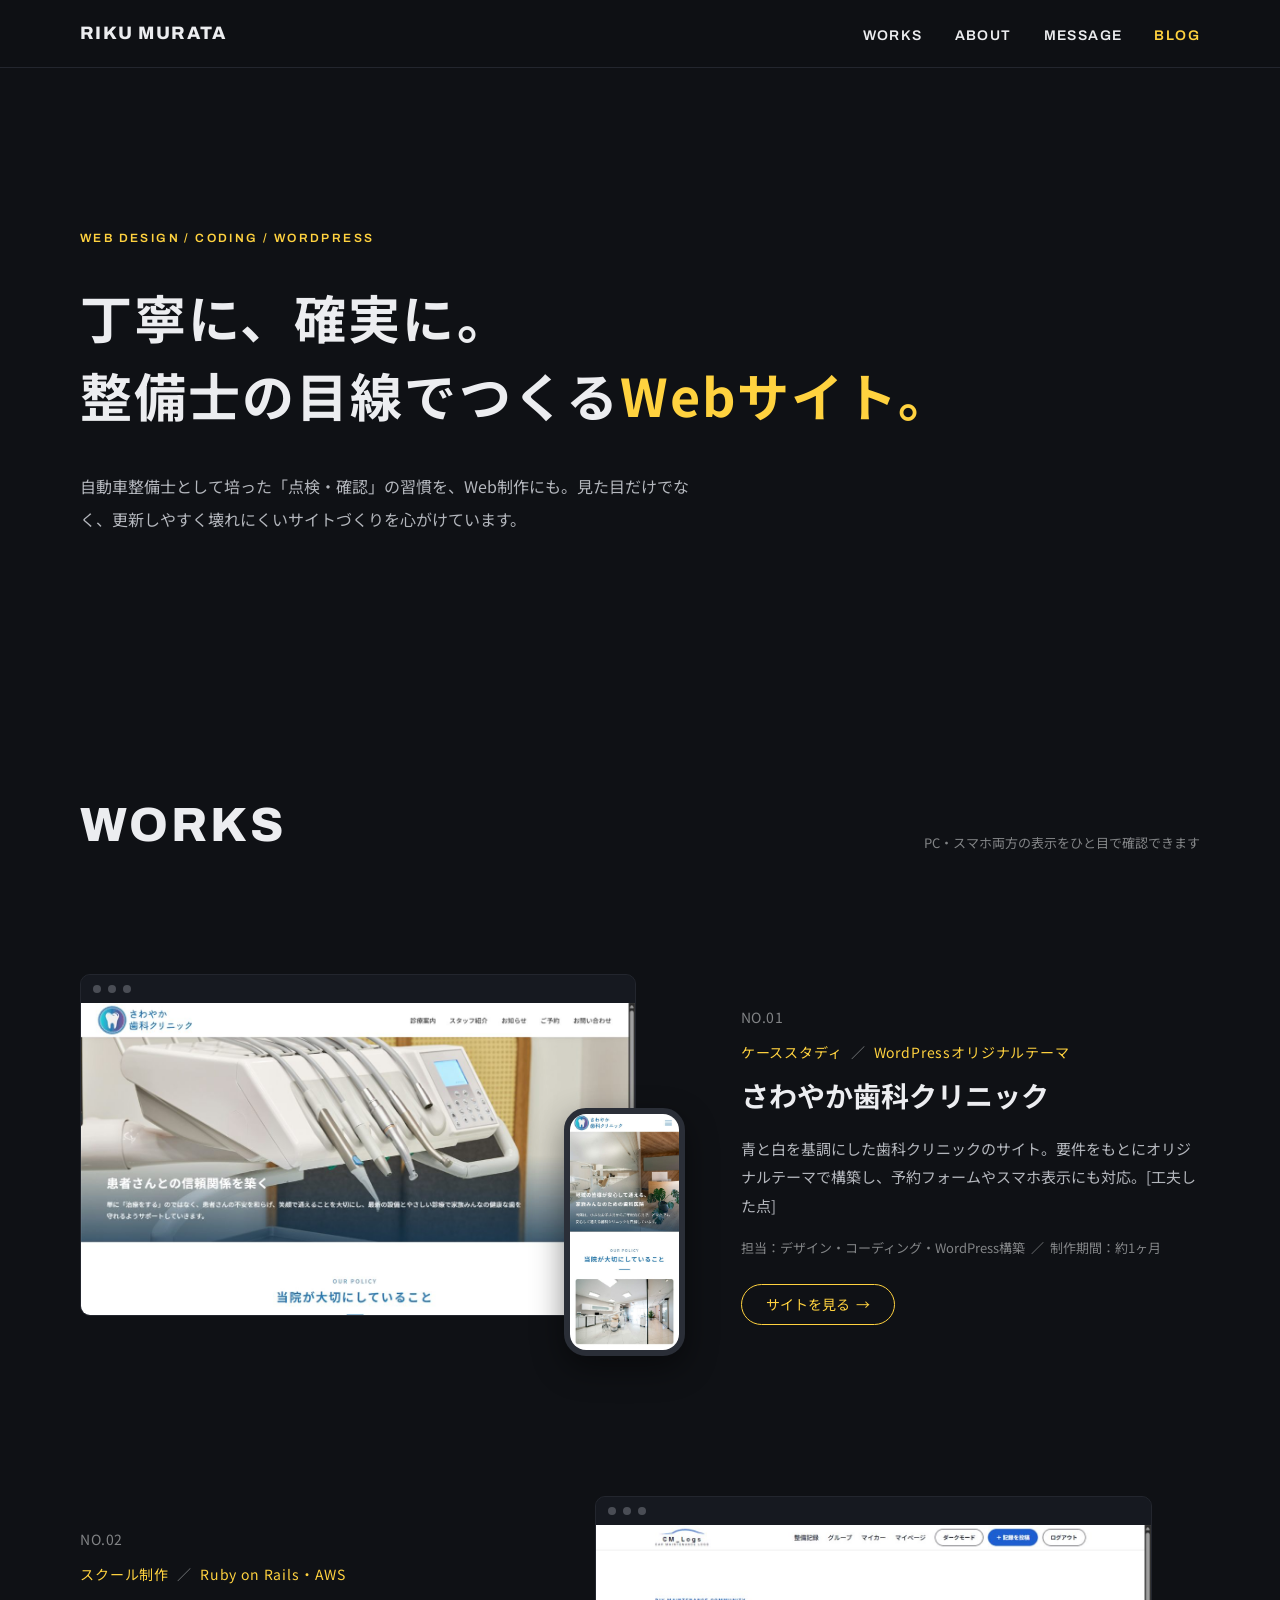
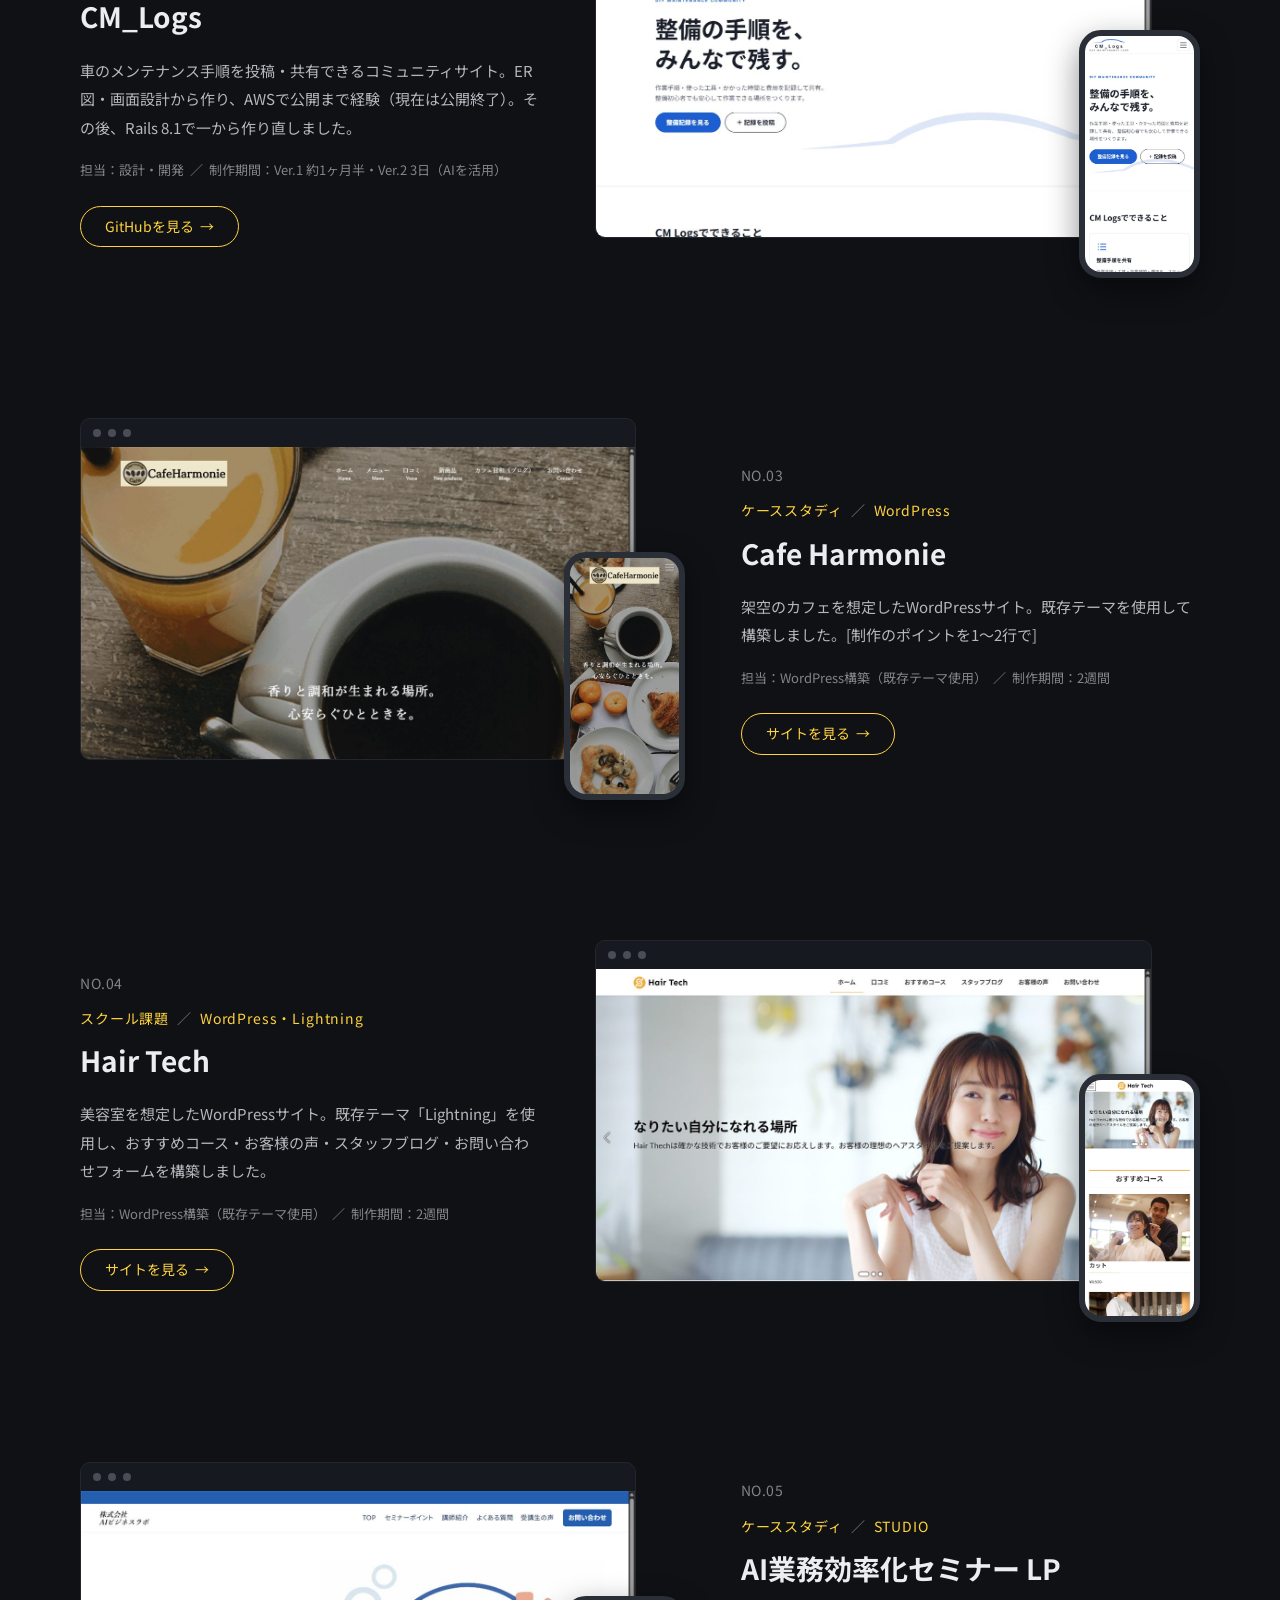
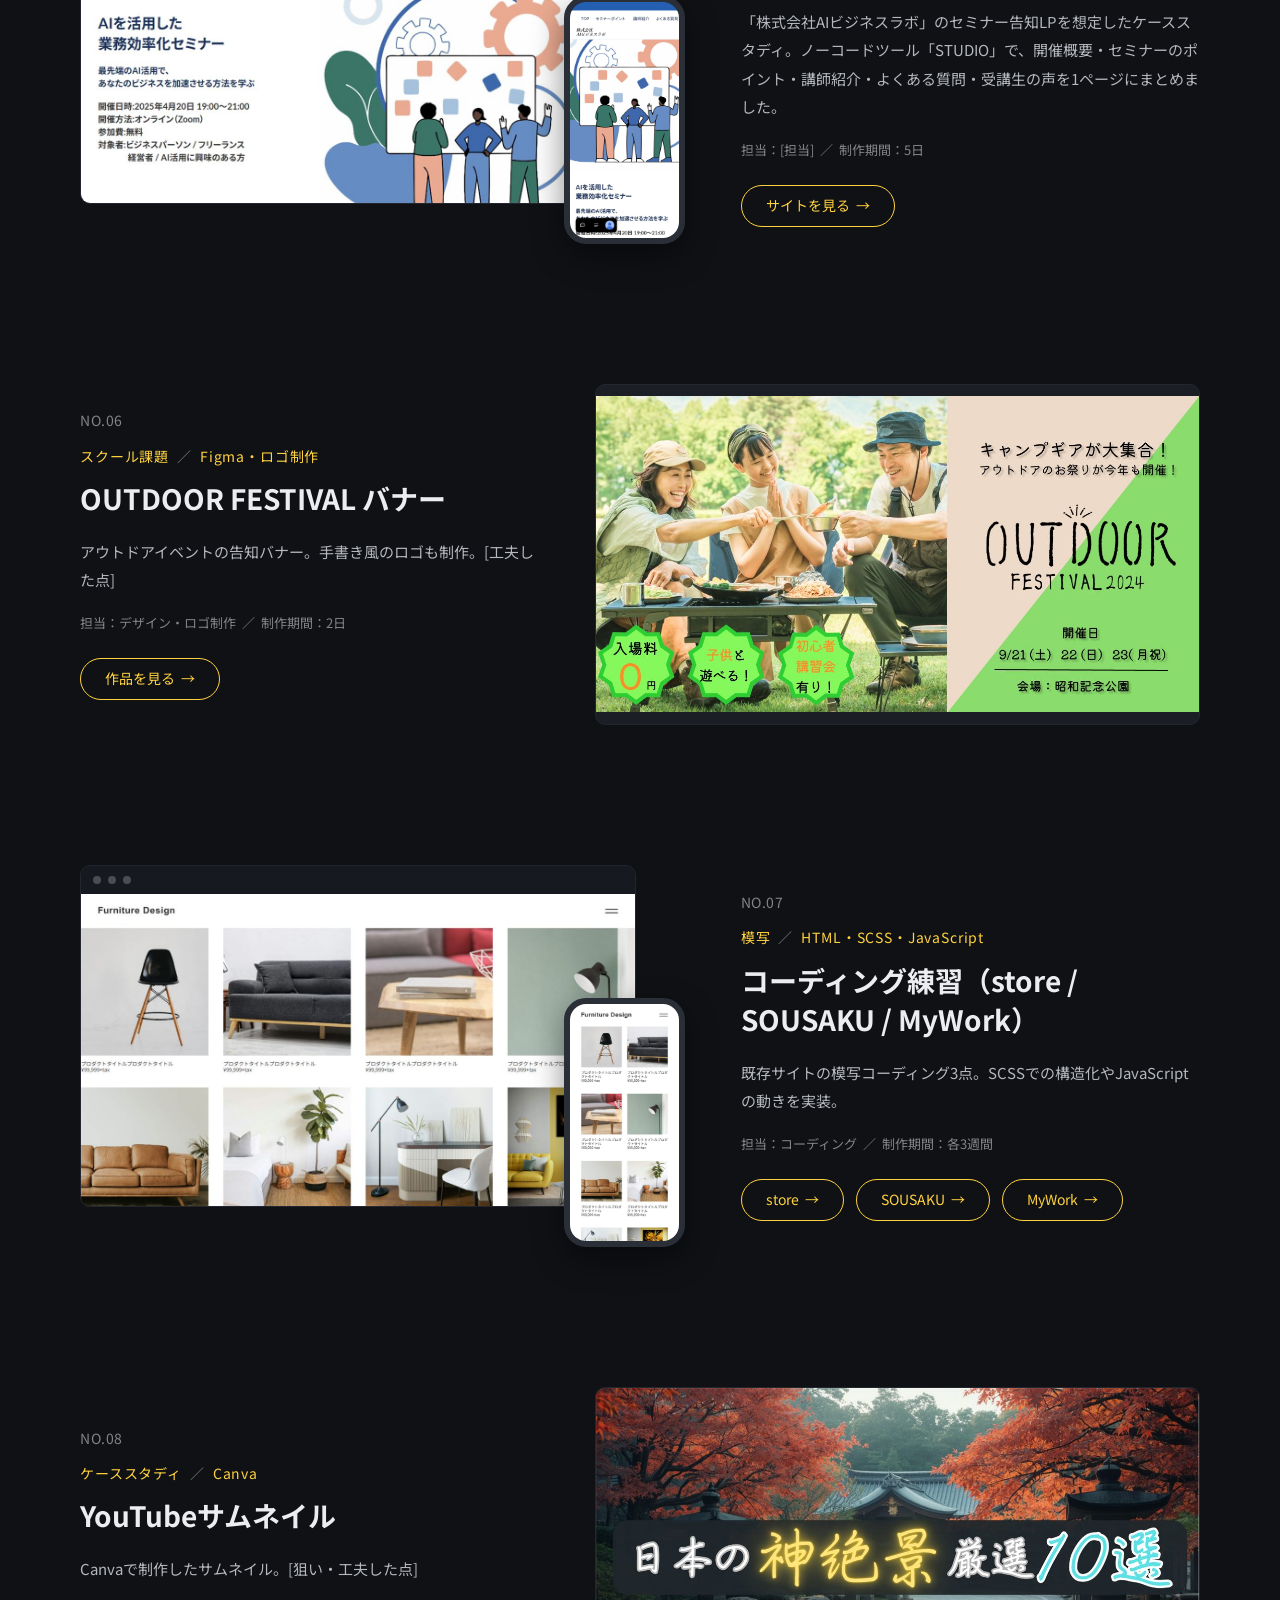
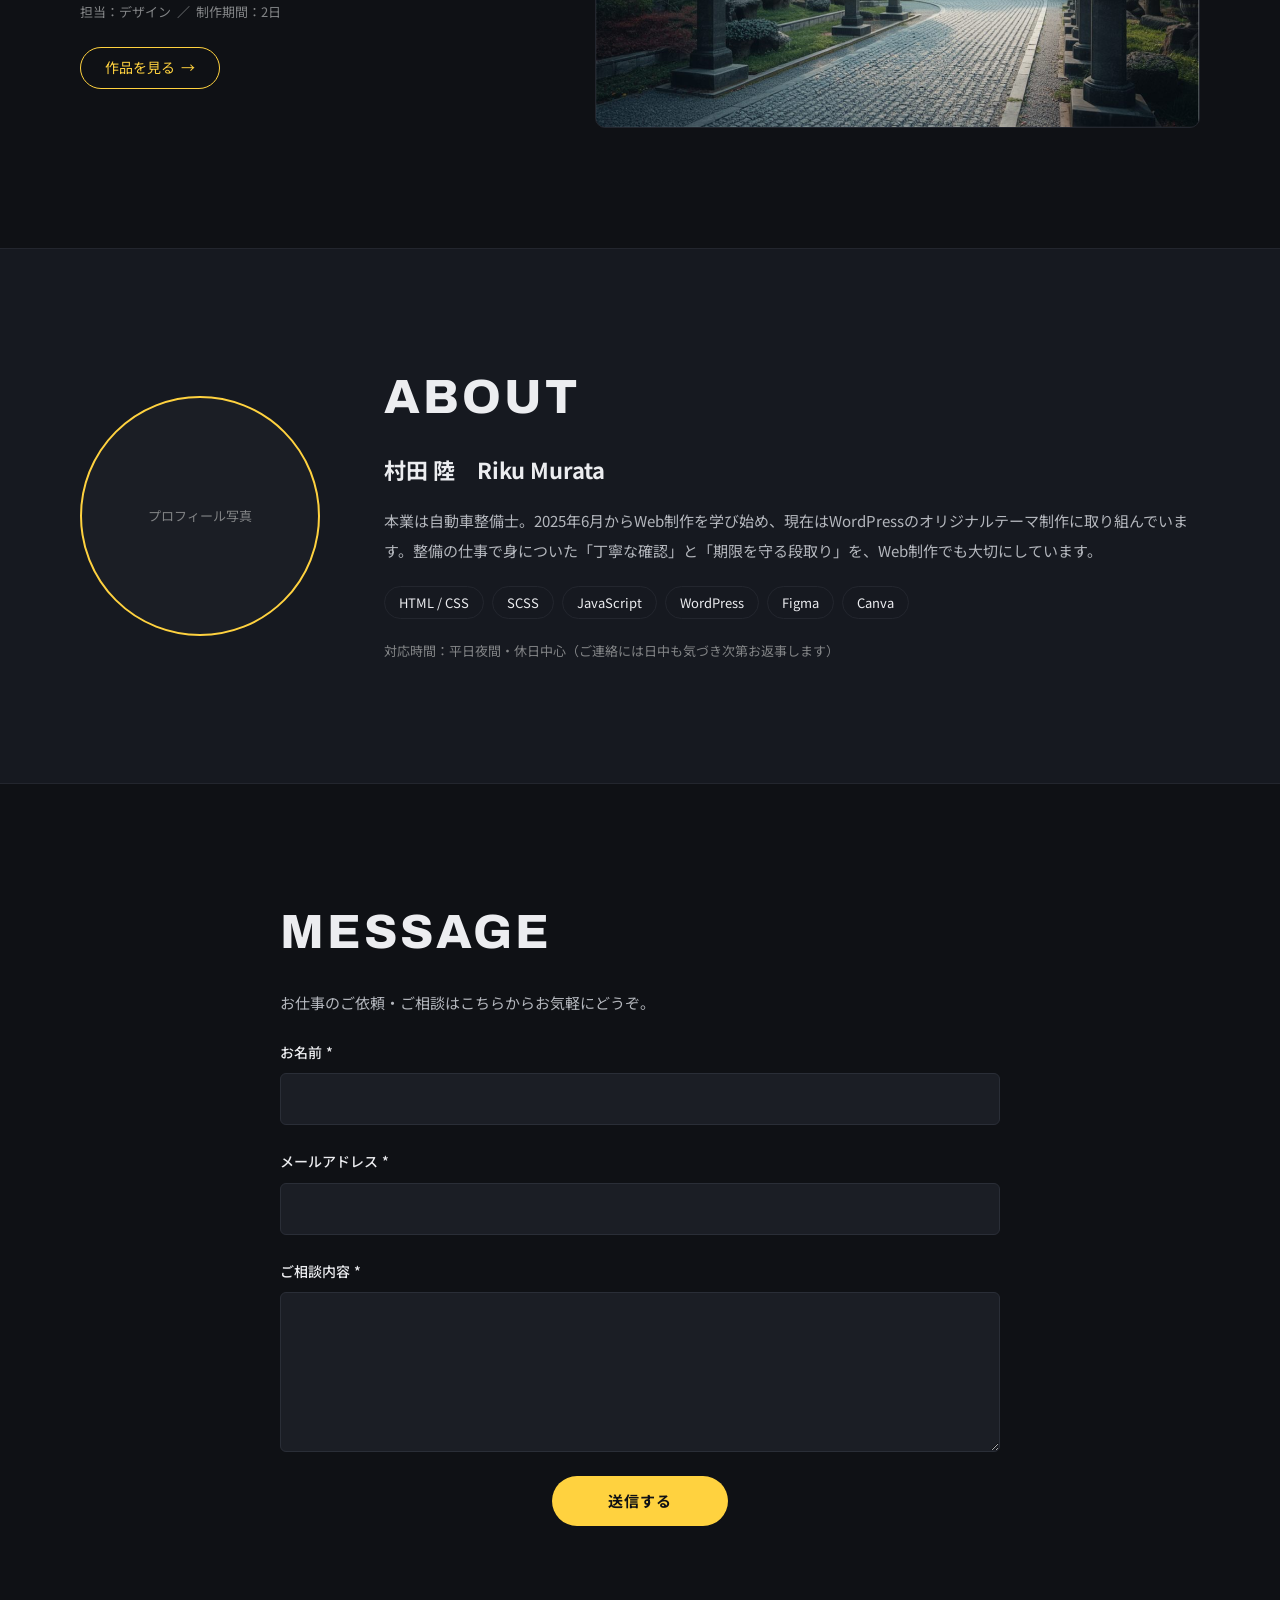
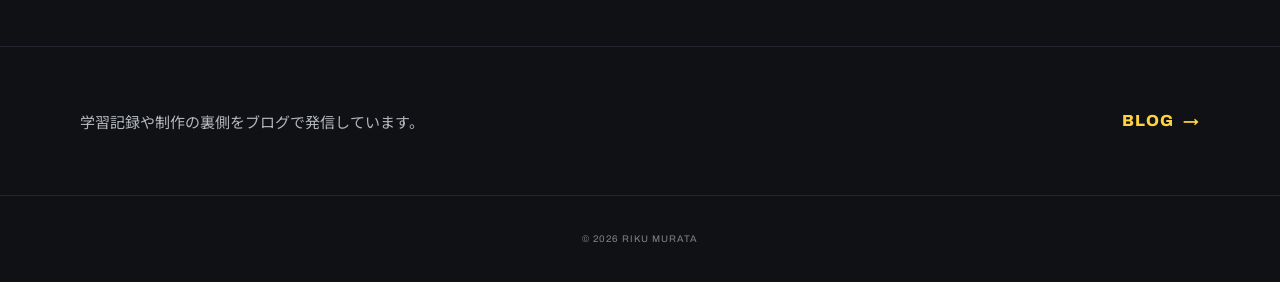
==== commit c6cd893b: "お問い合わせ作成" ====
--- a/index.html
+++ b/index.html
@@ -278,7 +278,48 @@
           </div>
         </div>
       </section>
+
+      <!-- message -->
+      <section class="l-section message" id="message">
+        <div class="l-container">
+          <div class="message-inner">
+            <h2 class="section-title">MESSAGE</h2>
+            <p class="message-lead">お仕事のご依頼・ご相談はこちらからお気軽にどうぞ。</p>
+
+            <!-- 送信の仕組みはWordPress化のときに Contact Form 7 で作る -->
+            <form class="message-form" action="#" method="post">
+              <div class="message-field">
+                <label class="message-label" for="message-name">お名前<span aria-hidden="true">*</span></label>
+                <input class="message-input" type="text" id="message-name" name="name" autocomplete="name" required>
+              </div>
+              <div class="message-field">
+                <label class="message-label" for="message-email">メールアドレス<span aria-hidden="true">*</span></label>
+                <input class="message-input" type="email" id="message-email" name="email" autocomplete="email" required>
+              </div>
+              <div class="message-field">
+                <label class="message-label" for="message-body">ご相談内容<span aria-hidden="true">*</span></label>
+                <textarea class="message-input message-textarea" id="message-body" name="message" required></textarea>
+              </div>
+              <button class="message-submit" type="submit">送信する</button>
+            </form>
+          </div>
+        </div>
+      </section>
+
+      <!-- blog -->
+      <section class="blog-guide" id="blog">
+        <div class="l-container blog-guide-inner">
+          <p class="blog-guide-text">学習記録や制作の裏側をブログで発信しています。</p>
+          <!-- ブログのURLが決まったら href を差し替える -->
+          <a class="blog-guide-link" href="#">BLOG</a>
+        </div>
+      </section>
     </main>
+
+    <!-- footer -->
+    <footer class="l-footer">
+      <p class="l-footer-copy"><small>&copy; 2026 RIKU MURATA</small></p>
+    </footer>
   </body>
 
 </html>
--- a/css/style.css
+++ b/css/style.css
@@ -462,6 +462,18 @@
     padding: 80px 0;
   }
 }
+.l-footer {
+  padding: 32px 20px;
+  border-top: 1px solid var(--color-border);
+  text-align: center;
+}
+.l-footer .l-footer-copy {
+  color: var(--color-muted);
+  font-family: var(--font-en);
+  font-size: 12px;
+  letter-spacing: 0.08em;
+}
+
 .logo {
   font-family: var(--font-en);
   font-size: 18px;
@@ -965,6 +977,144 @@
     font-size: 20px;
   }
 }
+/*PC時の画面*/
+.message .message-inner {
+  max-width: 720px;
+  margin: 0 auto;
+}
+.message .message-lead {
+  margin-top: 28px;
+  color: var(--color-sub);
+  font-size: 15px;
+}
+.message .message-form {
+  margin-top: 24px;
+}
+.message .message-field + .message-field {
+  margin-top: 24px;
+}
+.message .message-label {
+  display: block;
+  margin-bottom: 8px;
+  font-size: 14px;
+  font-weight: 500;
+}
+.message .message-label span {
+  margin-left: 4px;
+}
+.message .message-input {
+  display: block;
+  width: 100%;
+  height: 52px;
+  padding: 12px 16px;
+  border: 1px solid #2a2e37;
+  border-radius: 6px;
+  background-color: var(--color-surface-2);
+  font-size: 16px;
+  -webkit-transition: border-color 0.2s;
+  transition: border-color 0.2s;
+}
+.message .message-input:focus {
+  border-color: var(--color-main);
+  outline: none;
+}
+.message .message-textarea {
+  height: 160px;
+  resize: vertical;
+}
+.message .message-submit {
+  display: block;
+  width: 176px;
+  height: 50px;
+  margin: 24px auto 0;
+  border-radius: 999px;
+  color: var(--color-bg);
+  background-color: var(--color-main);
+  font-size: 15px;
+  font-weight: 700;
+  letter-spacing: 0.08em;
+  text-align: center;
+  -webkit-transition: opacity 0.2s;
+  transition: opacity 0.2s;
+}
+.message .message-submit:hover, .message .message-submit:focus-visible {
+  opacity: 0.85;
+}
+
+/*TB時の画面*/
+@media screen and (max-width: 1023px) {
+  .message .message-inner {
+    padding: 0 24px;
+  }
+}
+/*SP時の画面*/
+@media screen and (max-width: 767px) {
+  .message .message-inner {
+    padding: 0;
+  }
+  .message .message-submit {
+    width: 100%;
+  }
+}
+/*PC時の画面*/
+.blog-guide {
+  padding: 60px 0;
+  border-top: 1px solid var(--color-border);
+}
+.blog-guide .blog-guide-inner {
+  display: -webkit-box;
+  display: -ms-flexbox;
+  display: flex;
+  -webkit-box-align: center;
+      -ms-flex-align: center;
+          align-items: center;
+  -webkit-box-pack: justify;
+      -ms-flex-pack: justify;
+          justify-content: space-between;
+  gap: 16px 40px;
+}
+.blog-guide .blog-guide-text {
+  color: var(--color-sub);
+  font-size: 15px;
+}
+.blog-guide .blog-guide-link {
+  display: -webkit-inline-box;
+  display: -ms-inline-flexbox;
+  display: inline-flex;
+  -webkit-box-align: center;
+      -ms-flex-align: center;
+          align-items: center;
+  gap: 8px;
+  color: var(--color-main);
+  font-family: var(--font-en);
+  font-size: 16px;
+  font-weight: 800;
+  letter-spacing: 0.08em;
+  -webkit-transition: opacity 0.2s;
+  transition: opacity 0.2s;
+}
+.blog-guide .blog-guide-link::after {
+  content: "→";
+}
+.blog-guide .blog-guide-link:hover, .blog-guide .blog-guide-link:focus-visible {
+  opacity: 0.7;
+}
+
+/*SP時の画面*/
+@media screen and (max-width: 767px) {
+  .blog-guide {
+    padding: 48px 0;
+  }
+  .blog-guide .blog-guide-inner {
+    -webkit-box-orient: vertical;
+    -webkit-box-direction: normal;
+        -ms-flex-direction: column;
+            flex-direction: column;
+    -webkit-box-align: start;
+        -ms-flex-align: start;
+            align-items: flex-start;
+  }
+}
 .is-scroll-locked {
   overflow: hidden;
 }
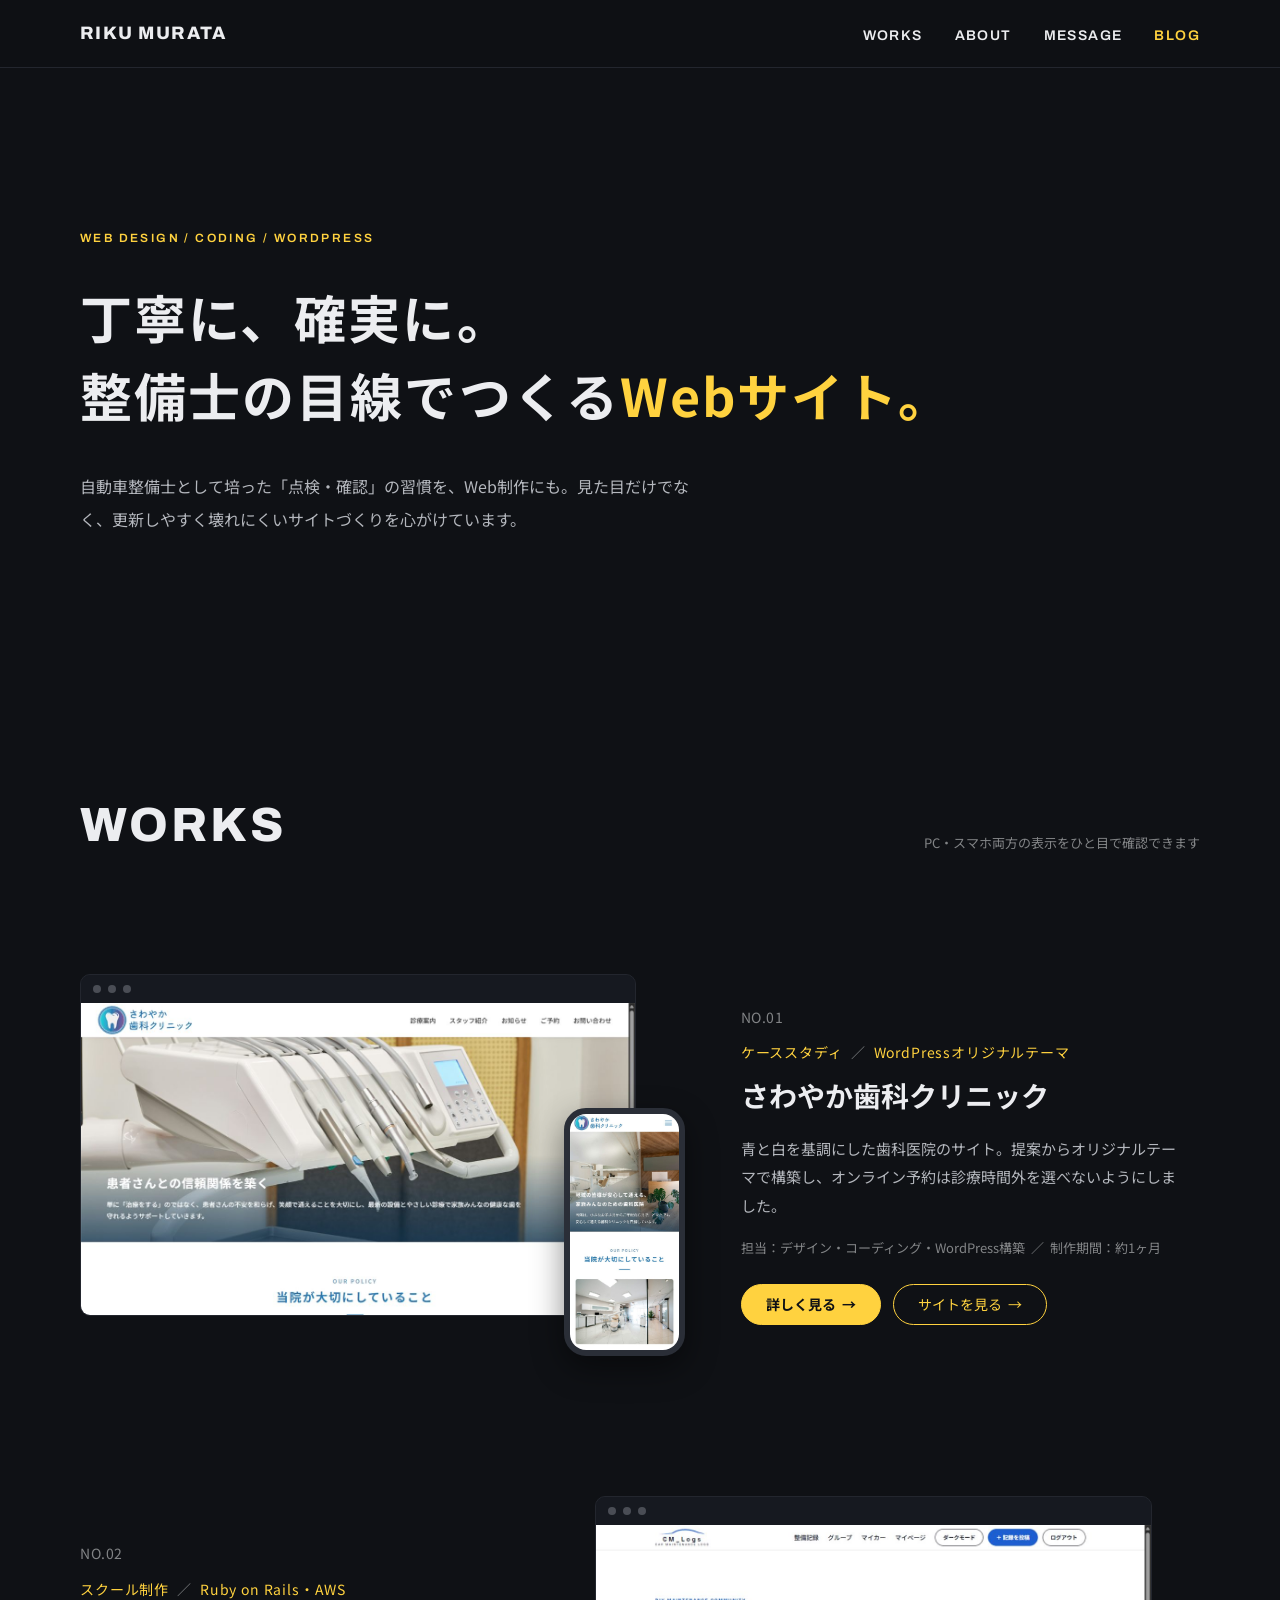
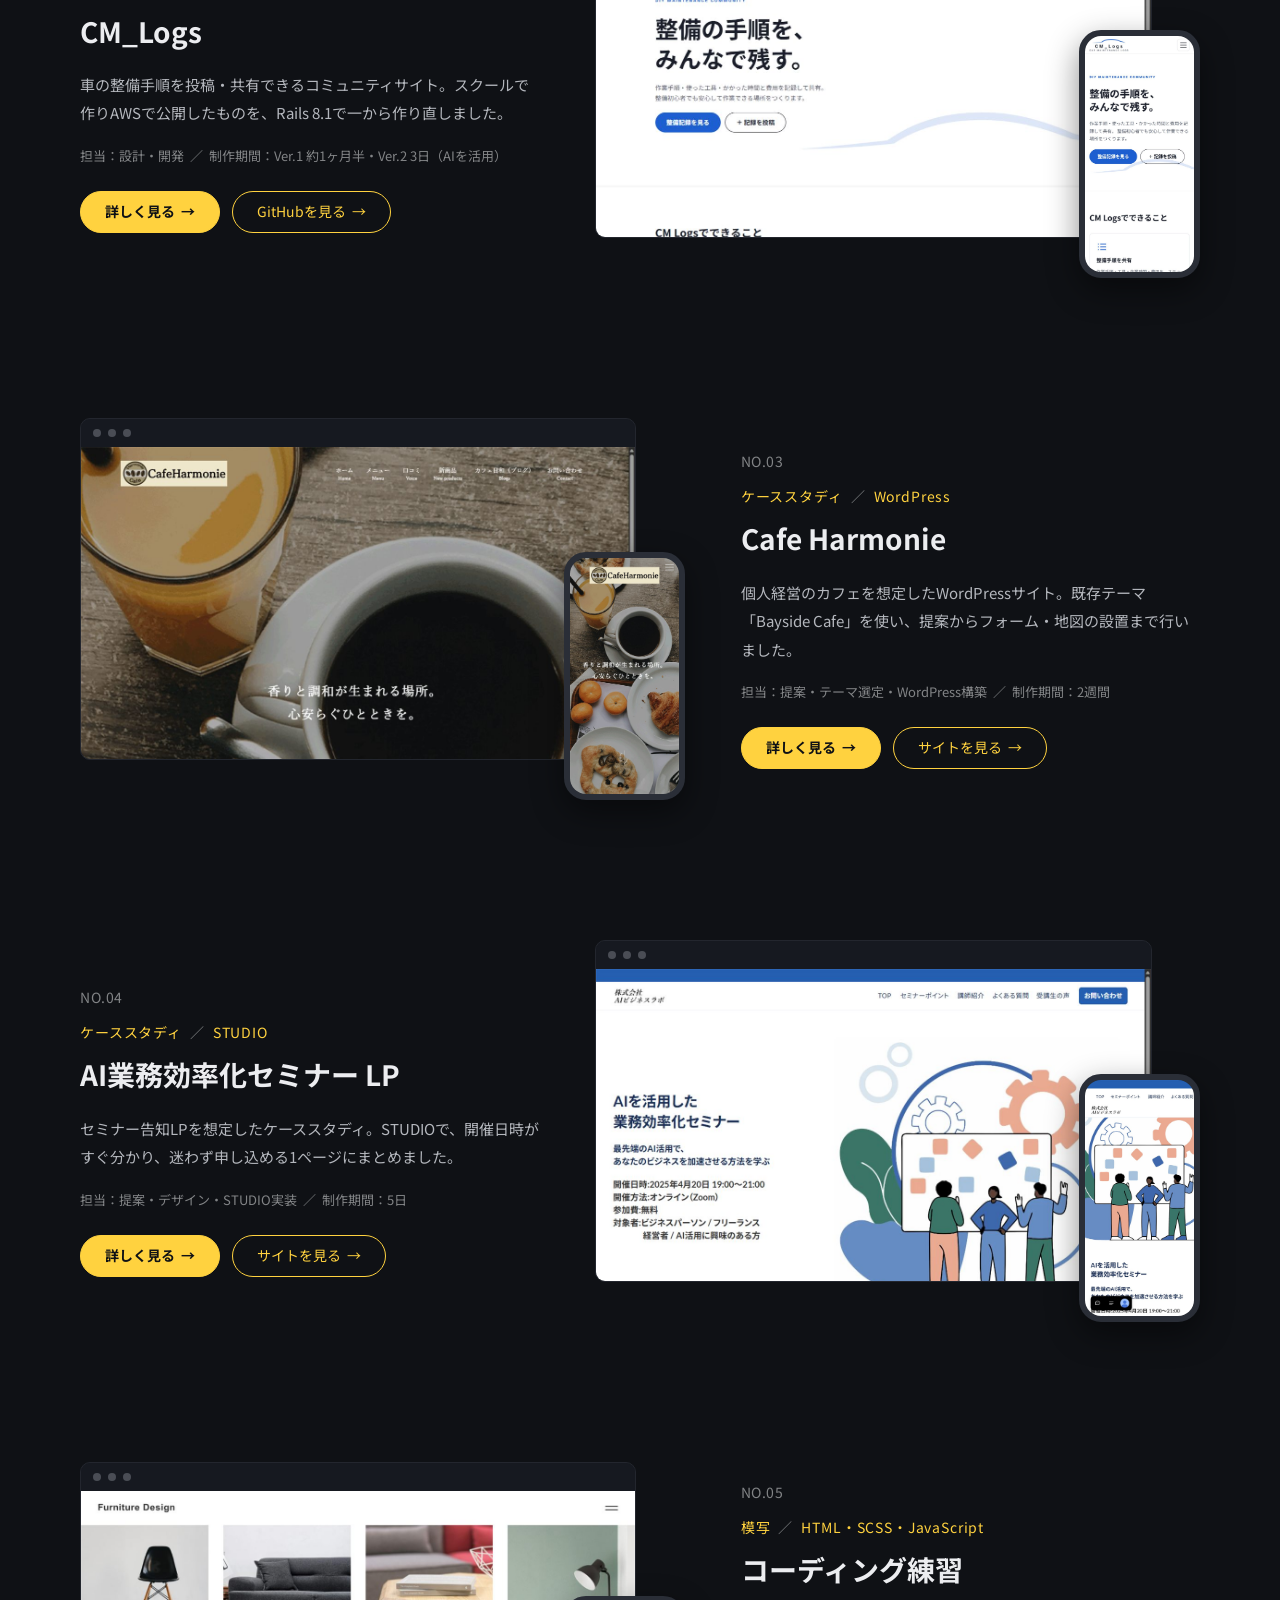
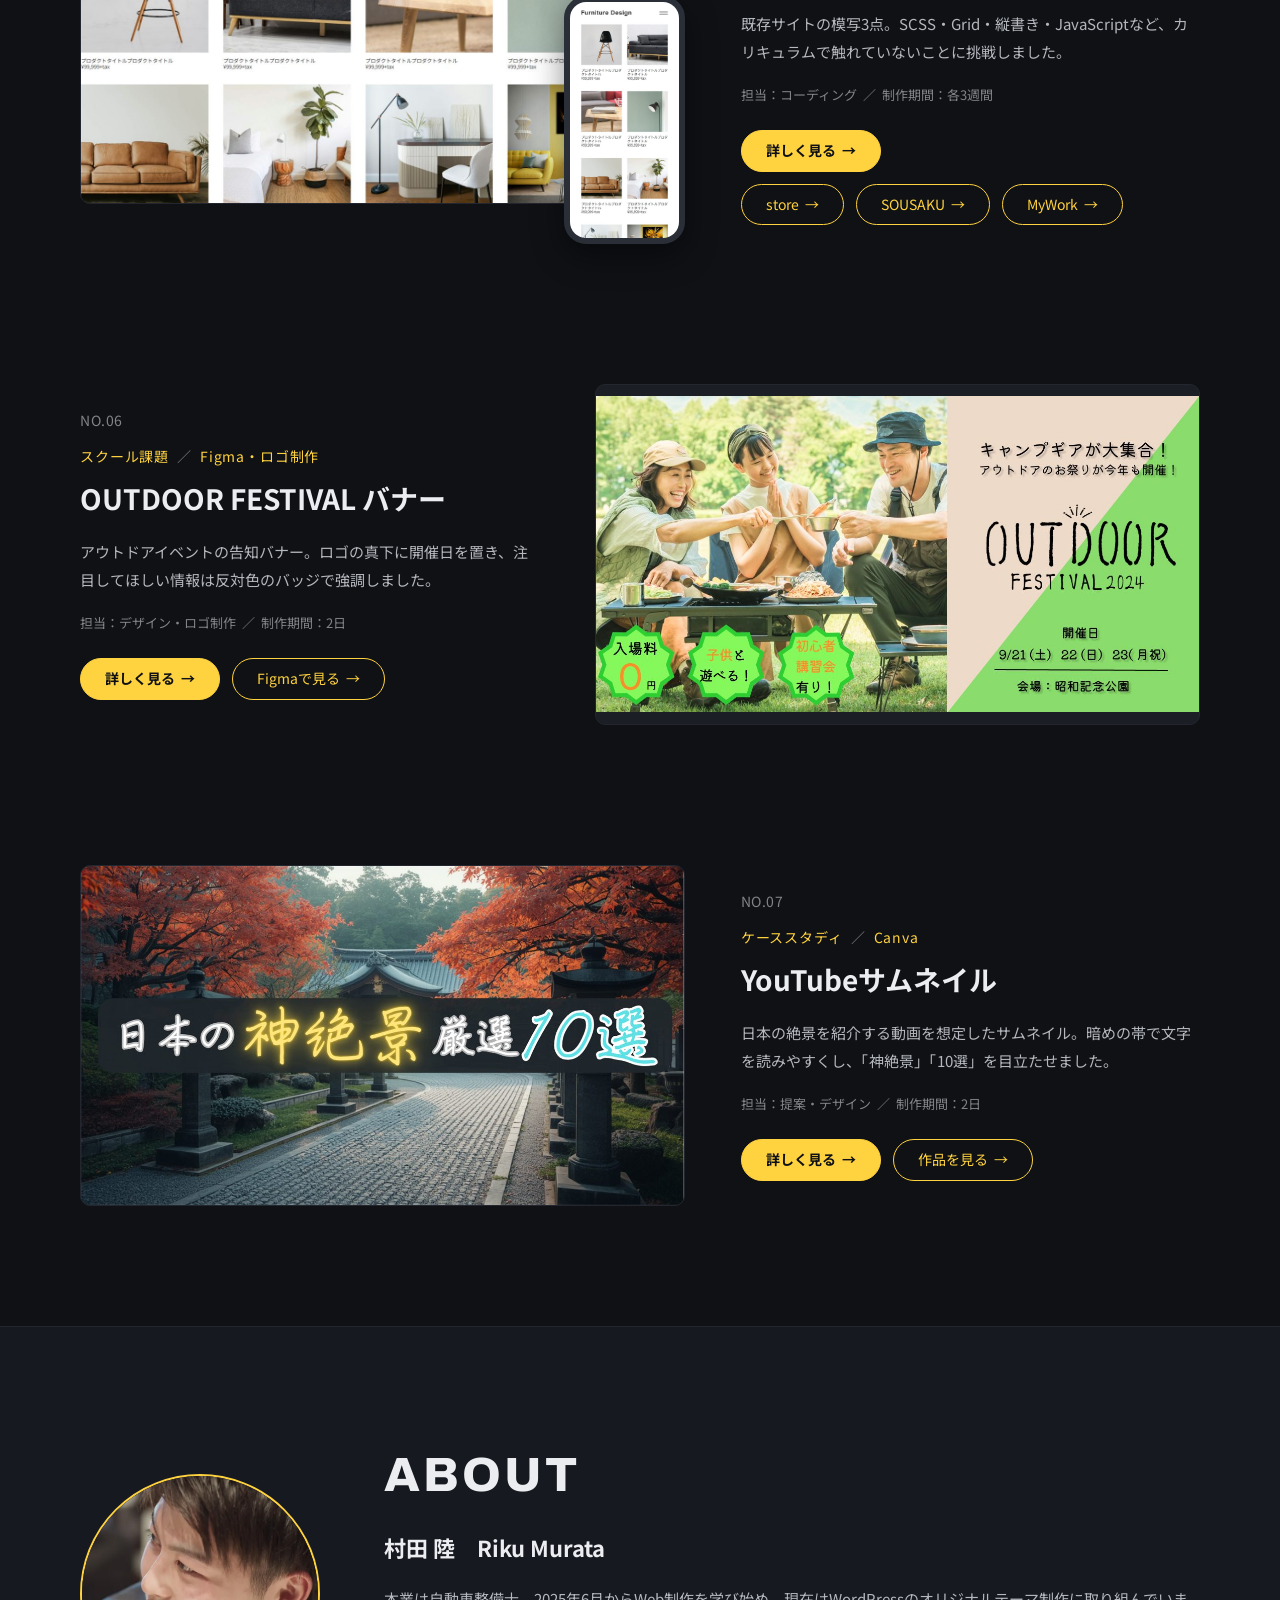
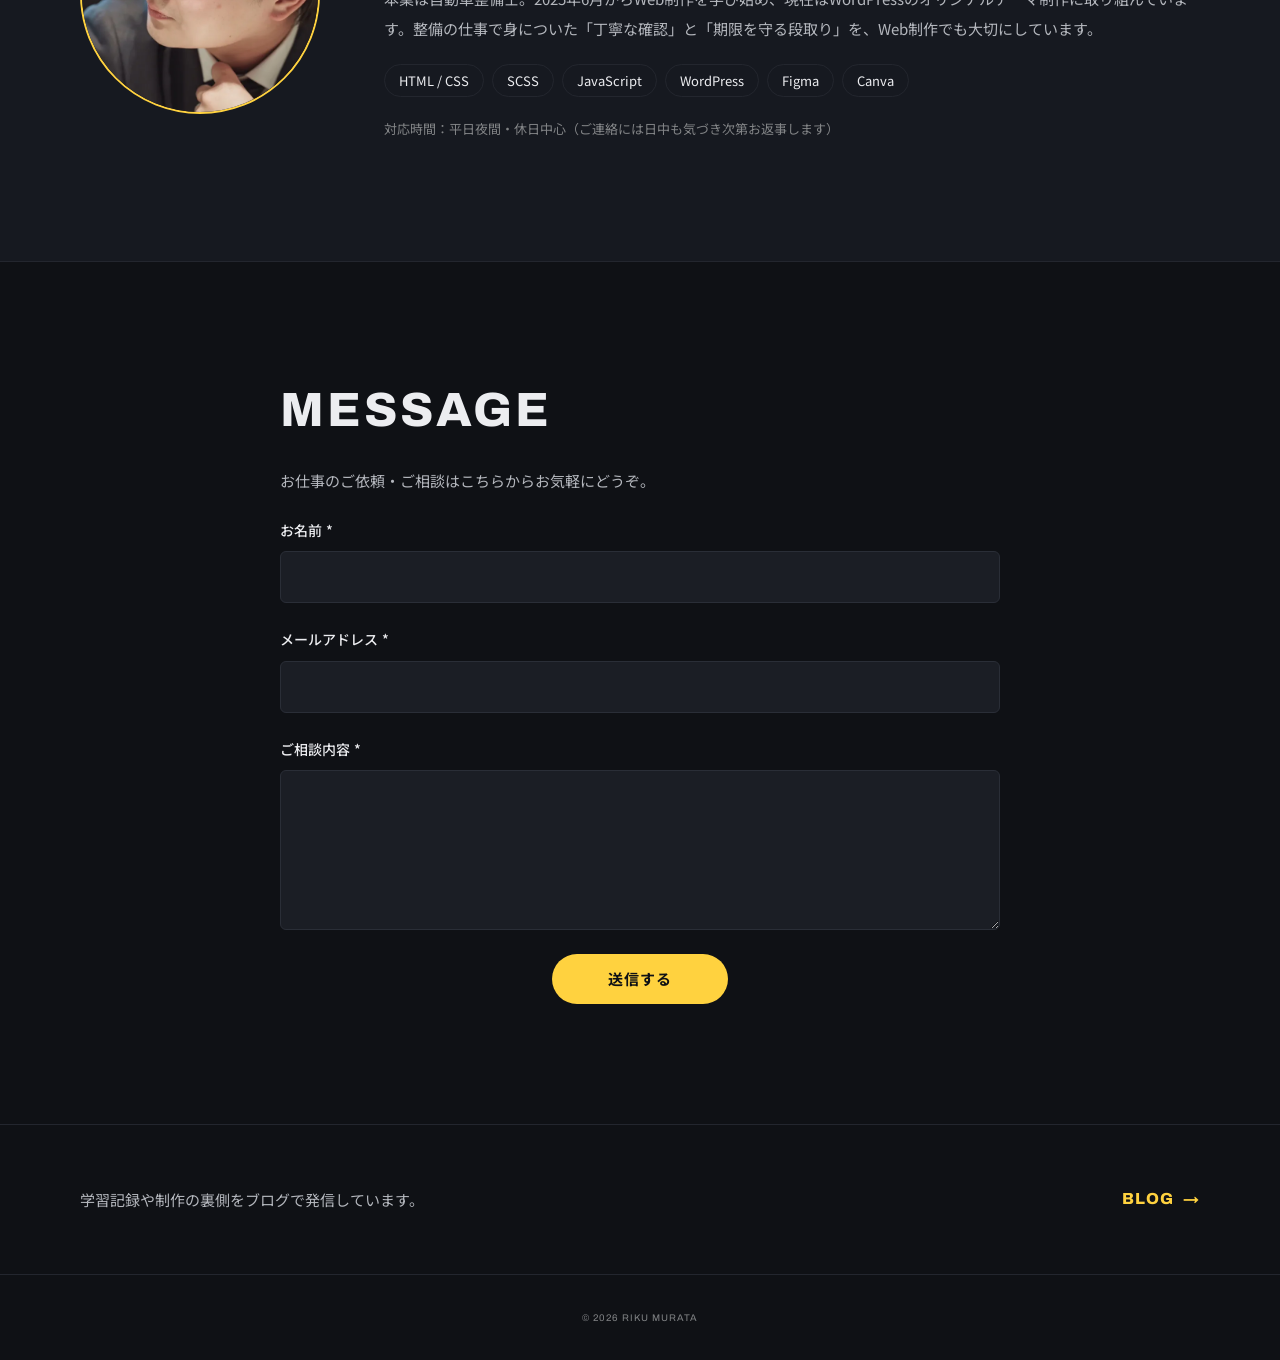
==== commit 7c846db9: "html/cssコーディング完了" ====
--- a/index.html
+++ b/index.html
@@ -78,10 +78,11 @@
                 <p class="works-num">NO.01</p>
                 <p class="works-category">ケーススタディ<span>／</span>WordPressオリジナルテーマ</p>
                 <h3 class="works-title">さわやか歯科クリニック</h3>
-                <p class="works-text">青と白を基調にした歯科クリニックのサイト。要件をもとにオリジナルテーマで構築し、予約フォームやスマホ表示にも対応。[工夫した点]</p>
+                <p class="works-text">青と白を基調にした歯科医院のサイト。提案からオリジナルテーマで構築し、オンライン予約は診療時間外を選べないようにしました。</p>
                 <p class="works-meta">担当：デザイン・コーディング・WordPress構築<span>／</span>制作期間：約1ヶ月</p>
                 <div class="works-links">
-                  <a class="works-btn" href="https://atptdtmj0902.xsrv.jp/sawayakadentalclinic/" target="_blank" rel="noopener">サイトを見る</a>
+                  <a class="btn btn-fill" href="works-dental.html">詳しく見る</a>
+                  <a class="btn" href="https://atptdtmj0902.xsrv.jp/sawayakadentalclinic/" target="_blank" rel="noopener">サイトを見る</a>
                 </div>
               </div>
             </li>
@@ -103,10 +104,11 @@
                 <p class="works-num">NO.02</p>
                 <p class="works-category">スクール制作<span>／</span>Ruby on Rails・AWS</p>
                 <h3 class="works-title">CM_Logs</h3>
-                <p class="works-text">車のメンテナンス手順を投稿・共有できるコミュニティサイト。ER図・画面設計から作り、AWSで公開まで経験（現在は公開終了）。その後、Rails 8.1で一から作り直しました。</p>
+                <p class="works-text">車の整備手順を投稿・共有できるコミュニティサイト。スクールで作りAWSで公開したものを、Rails 8.1で一から作り直しました。</p>
                 <p class="works-meta">担当：設計・開発<span>／</span>制作期間：Ver.1 約1ヶ月半・Ver.2 3日（AIを活用）</p>
                 <div class="works-links">
-                  <a class="works-btn" href="https://github.com/Murata397/cm_logs_v2" target="_blank" rel="noopener">GitHubを見る</a>
+                  <a class="btn btn-fill" href="works-cmlogs.html">詳しく見る</a>
+                  <a class="btn" href="https://github.com/Murata397/cm_logs_v2" target="_blank" rel="noopener">GitHubを見る</a>
                 </div>
               </div>
             </li>
@@ -128,60 +130,68 @@
                 <p class="works-num">NO.03</p>
                 <p class="works-category">ケーススタディ<span>／</span>WordPress</p>
                 <h3 class="works-title">Cafe Harmonie</h3>
-                <p class="works-text">架空のカフェを想定したWordPressサイト。既存テーマを使用して構築しました。[制作のポイントを1〜2行で]</p>
-                <p class="works-meta">担当：WordPress構築（既存テーマ使用）<span>／</span>制作期間：2週間</p>
-                <div class="works-links">
-                  <a class="works-btn" href="https://atptdtmj0902.xsrv.jp/CafeHarmonie/" target="_blank" rel="noopener">サイトを見る</a>
-                </div>
-              </div>
-            </li>
-
-            <!-- NO.04 Hair Tech -->
-            <li class="works-item">
-              <div class="works-visual">
-                <div class="mockup">
-                  <div class="mockup-pc">
-                    <div class="mockup-pc-bar" aria-hidden="true"><span></span><span></span><span></span></div>
-                    <img src="img/works/hairtech-pc.jpg" alt="Hair TechのPC表示" width="1200" height="1172" loading="lazy">
-                  </div>
-                  <div class="mockup-sp">
-                    <img src="img/works/hairtech-sp.jpg" alt="Hair Techのスマホ表示" width="600" height="1298" loading="lazy">
+                <p class="works-text">個人経営のカフェを想定したWordPressサイト。既存テーマ「Bayside Cafe」を使い、提案からフォーム・地図の設置まで行いました。</p>
+                <p class="works-meta">担当：提案・テーマ選定・WordPress構築<span>／</span>制作期間：2週間</p>
+                <div class="works-links">
+                  <a class="btn btn-fill" href="works-cafe.html">詳しく見る</a>
+                  <a class="btn" href="https://atptdtmj0902.xsrv.jp/CafeHarmonie/" target="_blank" rel="noopener">サイトを見る</a>
+                </div>
+              </div>
+            </li>
+
+            <!-- NO.04 STUDIOケーススタディ -->
+            <li class="works-item">
+              <div class="works-visual">
+                <div class="mockup">
+                  <div class="mockup-pc">
+                    <div class="mockup-pc-bar" aria-hidden="true"><span></span><span></span><span></span></div>
+                    <img src="img/works/studio-pc.jpg" alt="AI業務効率化セミナーLPのPC表示" width="1200" height="1172" loading="lazy">
+                  </div>
+                  <div class="mockup-sp">
+                    <img src="img/works/studio-sp.jpg" alt="AI業務効率化セミナーLPのスマホ表示" width="600" height="1298" loading="lazy">
                   </div>
                 </div>
               </div>
               <div class="works-body">
                 <p class="works-num">NO.04</p>
-                <p class="works-category">スクール課題<span>／</span>WordPress・Lightning</p>
-                <h3 class="works-title">Hair Tech</h3>
-                <p class="works-text">美容室を想定したWordPressサイト。既存テーマ「Lightning」を使用し、おすすめコース・お客様の声・スタッフブログ・お問い合わせフォームを構築しました。</p>
-                <p class="works-meta">担当：WordPress構築（既存テーマ使用）<span>／</span>制作期間：2週間</p>
-                <div class="works-links">
-                  <a class="works-btn" href="http://atptdtmj0902.xsrv.jp/" target="_blank" rel="noopener">サイトを見る</a>
-                </div>
-              </div>
-            </li>
-
-            <!-- NO.05 STUDIOケーススタディ -->
-            <li class="works-item">
-              <div class="works-visual">
-                <div class="mockup">
-                  <div class="mockup-pc">
-                    <div class="mockup-pc-bar" aria-hidden="true"><span></span><span></span><span></span></div>
-                    <img src="img/works/studio-pc.jpg" alt="AI業務効率化セミナーLPのPC表示" width="1200" height="1172" loading="lazy">
-                  </div>
-                  <div class="mockup-sp">
-                    <img src="img/works/studio-sp.jpg" alt="AI業務効率化セミナーLPのスマホ表示" width="600" height="1298" loading="lazy">
-                  </div>
-                </div>
-              </div>
-              <div class="works-body">
-                <p class="works-num">NO.05</p>
                 <p class="works-category">ケーススタディ<span>／</span>STUDIO</p>
                 <h3 class="works-title">AI業務効率化セミナー LP</h3>
-                <p class="works-text">「株式会社AIビジネスラボ」のセミナー告知LPを想定したケーススタディ。ノーコードツール「STUDIO」で、開催概要・セミナーのポイント・講師紹介・よくある質問・受講生の声を1ページにまとめました。</p>
-                <p class="works-meta">担当：[担当]<span>／</span>制作期間：5日</p>
-                <div class="works-links">
-                  <a class="works-btn" href="https://preview.studio.site/live/d7Wl1mMKOV" target="_blank" rel="noopener">サイトを見る</a>
+                <p class="works-text">セミナー告知LPを想定したケーススタディ。STUDIOで、開催日時がすぐ分かり、迷わず申し込める1ページにまとめました。</p>
+                <p class="works-meta">担当：提案・デザイン・STUDIO実装<span>／</span>制作期間：5日</p>
+                <div class="works-links">
+                  <a class="btn btn-fill" href="works-studio.html">詳しく見る</a>
+                  <a class="btn" href="https://blue511433.studio.site/" target="_blank" rel="noopener">サイトを見る</a>
+                </div>
+              </div>
+            </li>
+
+            <!-- NO.05 コーディング練習 -->
+            <li class="works-item">
+              <div class="works-visual">
+                <div class="mockup">
+                  <div class="mockup-pc">
+                    <div class="mockup-pc-bar" aria-hidden="true"><span></span><span></span><span></span></div>
+                    <img src="img/works/store-pc.jpg" alt="コーディング練習（store）のPC表示" width="1440" height="810" loading="lazy">
+                  </div>
+                  <div class="mockup-sp">
+                    <img src="img/works/store-sp.jpg" alt="コーディング練習（store）のスマホ表示" width="390" height="844" loading="lazy">
+                  </div>
+                </div>
+              </div>
+              <div class="works-body">
+                <p class="works-num">NO.05</p>
+                <p class="works-category">模写<span>／</span>HTML・SCSS・JavaScript</p>
+                <h3 class="works-title">コーディング練習</h3>
+                <p class="works-text">既存サイトの模写3点。SCSS・Grid・縦書き・JavaScriptなど、カリキュラムで触れていないことに挑戦しました。</p>
+                <p class="works-meta">担当：コーディング<span>／</span>制作期間：各3週間</p>
+                <div class="works-links">
+                  <a class="btn btn-fill" href="works-coding.html">詳しく見る</a>
+                </div>
+                <!-- 3サイトへのリンクは2段目に -->
+                <div class="works-links works-links-sub">
+                  <a class="btn" href="https://murata397.github.io/Codejump/store/" target="_blank" rel="noopener">store</a>
+                  <a class="btn" href="https://murata397.github.io/Codejump/Creation/" target="_blank" rel="noopener">SOUSAKU</a>
+                  <a class="btn" href="https://murata397.github.io/Codejump/MyWork/" target="_blank" rel="noopener">MyWork</a>
                 </div>
               </div>
             </li>
@@ -197,42 +207,16 @@
                 <p class="works-num">NO.06</p>
                 <p class="works-category">スクール課題<span>／</span>Figma・ロゴ制作</p>
                 <h3 class="works-title">OUTDOOR FESTIVAL バナー</h3>
-                <p class="works-text">アウトドアイベントの告知バナー。手書き風のロゴも制作。[工夫した点]</p>
+                <p class="works-text">アウトドアイベントの告知バナー。ロゴの真下に開催日を置き、注目してほしい情報は反対色のバッジで強調しました。</p>
                 <p class="works-meta">担当：デザイン・ロゴ制作<span>／</span>制作期間：2日</p>
                 <div class="works-links">
-                  <a class="works-btn" href="https://www.figma.com/design/22U302Q8gfZxdEZKX73R5v" target="_blank" rel="noopener">作品を見る</a>
-                </div>
-              </div>
-            </li>
-
-            <!-- NO.07 コーディング練習 -->
-            <li class="works-item">
-              <div class="works-visual">
-                <div class="mockup">
-                  <div class="mockup-pc">
-                    <div class="mockup-pc-bar" aria-hidden="true"><span></span><span></span><span></span></div>
-                    <img src="img/works/store-pc.jpg" alt="コーディング練習（store）のPC表示" width="1440" height="810" loading="lazy">
-                  </div>
-                  <div class="mockup-sp">
-                    <img src="img/works/store-sp.jpg" alt="コーディング練習（store）のスマホ表示" width="390" height="844" loading="lazy">
-                  </div>
-                </div>
-              </div>
-              <div class="works-body">
-                <p class="works-num">NO.07</p>
-                <p class="works-category">模写<span>／</span>HTML・SCSS・JavaScript</p>
-                <h3 class="works-title">コーディング練習（store / SOUSAKU / MyWork）</h3>
-                <p class="works-text">既存サイトの模写コーディング3点。SCSSでの構造化やJavaScriptの動きを実装。</p>
-                <p class="works-meta">担当：コーディング<span>／</span>制作期間：各3週間</p>
-                <div class="works-links">
-                  <a class="works-btn" href="https://murata397.github.io/Codejump/store/" target="_blank" rel="noopener">store</a>
-                  <a class="works-btn" href="https://murata397.github.io/Codejump/Creation/" target="_blank" rel="noopener">SOUSAKU</a>
-                  <a class="works-btn" href="https://murata397.github.io/Codejump/MyWork/" target="_blank" rel="noopener">MyWork</a>
-                </div>
-              </div>
-            </li>
-
-            <!-- NO.08 YouTubeサムネイル -->
+                  <a class="btn btn-fill" href="works-banner.html">詳しく見る</a>
+                  <a class="btn" href="https://www.figma.com/design/22U302Q8gfZxdEZKX73R5v" target="_blank" rel="noopener">Figmaで見る</a>
+                </div>
+              </div>
+            </li>
+
+            <!-- NO.07 YouTubeサムネイル -->
             <li class="works-item">
               <div class="works-visual">
                 <div class="works-image">
@@ -240,13 +224,14 @@
                 </div>
               </div>
               <div class="works-body">
-                <p class="works-num">NO.08</p>
+                <p class="works-num">NO.07</p>
                 <p class="works-category">ケーススタディ<span>／</span>Canva</p>
                 <h3 class="works-title">YouTubeサムネイル</h3>
-                <p class="works-text">Canvaで制作したサムネイル。[狙い・工夫した点]</p>
-                <p class="works-meta">担当：デザイン<span>／</span>制作期間：2日</p>
-                <div class="works-links">
-                  <a class="works-btn" href="https://canva.link/wtd3slhlqmqkh0d" target="_blank" rel="noopener">作品を見る</a>
+                <p class="works-text">日本の絶景を紹介する動画を想定したサムネイル。暗めの帯で文字を読みやすくし、「神絶景」「10選」を目立たせました。</p>
+                <p class="works-meta">担当：提案・デザイン<span>／</span>制作期間：2日</p>
+                <div class="works-links">
+                  <a class="btn btn-fill" href="works-thumbnail.html">詳しく見る</a>
+                  <a class="btn" href="https://drive.google.com/drive/folders/1A0NMY6ccbF_zXwGhpG0HOZBvqeKZEn1Q?usp=sharing" target="_blank" rel="noopener">作品を見る</a>
                 </div>
               </div>
             </li>
@@ -257,9 +242,12 @@
       <!-- about -->
       <section class="l-section about" id="about">
         <div class="l-container about-inner">
-          <!-- 写真ができたら span を <img src="img/profile.jpg" alt="村田 陸"> に差し替える -->
+          <!-- webp対応ブラウザは軽いwebp、それ以外はjpgを表示 -->
           <div class="about-photo">
-            <span>プロフィール写真</span>
+            <picture>
+              <source srcset="img/profile.webp" type="image/webp">
+              <img src="img/profile.jpg" alt="村田 陸" width="240" height="240">
+            </picture>
           </div>
 
           <div class="about-body">
--- a/css/style.css
+++ b/css/style.css
@@ -406,6 +406,15 @@
   -webkit-font-smoothing: antialiased;
 }
 
+h1, h2, h3, h4 {
+  word-break: auto-phrase;
+  text-wrap: balance;
+}
+
+p, dd, li {
+  text-wrap: pretty;
+}
+
 img {
   display: block;
   max-width: 100%;
@@ -474,339 +483,7 @@
   letter-spacing: 0.08em;
 }
 
-.logo {
-  font-family: var(--font-en);
-  font-size: 18px;
-  font-weight: 800;
-  letter-spacing: 0.08em;
-}
-
-/*PC時の画面*/
-.gnav .gnav-list {
-  display: -webkit-box;
-  display: -ms-flexbox;
-  display: flex;
-  gap: 32px;
-}
-.gnav .gnav-link {
-  font-family: var(--font-en);
-  font-size: 14px;
-  font-weight: 600;
-  letter-spacing: 0.1em;
-  -webkit-transition: color 0.2s;
-  transition: color 0.2s;
-}
-.gnav .gnav-link:hover, .gnav .gnav-link:focus-visible {
-  color: var(--color-main);
-}
-.gnav .gnav-link-accent {
-  color: var(--color-main);
-}
-
-/*SP時の画面*/
-@media screen and (max-width: 767px) {
-  .gnav {
-    display: none;
-    padding: 40px 20px;
-    background-color: var(--color-bg);
-    position: fixed;
-    inset: var(--header-height) 0 0 0;
-  }
-  .gnav.is-open {
-    display: block;
-  }
-  .gnav .gnav-list {
-    -webkit-box-orient: vertical;
-    -webkit-box-direction: normal;
-        -ms-flex-direction: column;
-            flex-direction: column;
-    gap: 28px;
-  }
-  .gnav .gnav-link {
-    font-size: 22px;
-  }
-}
-/*PC時の画面*/
-.menu-toggle {
-  display: none;
-}
-
-/*SP時の画面*/
-@media screen and (max-width: 767px) {
-  .menu-toggle {
-    display: grid;
-    place-content: center;
-    gap: 6px;
-    width: 48px;
-    height: 48px;
-    border: 1px solid var(--color-border);
-    border-radius: 10px;
-  }
-  .menu-toggle .menu-toggle-bar {
-    display: block;
-    width: 22px;
-    height: 2px;
-    background-color: var(--color-main);
-    -webkit-transition: opacity 0.3s, -webkit-transform 0.3s;
-    transition: opacity 0.3s, -webkit-transform 0.3s;
-    transition: transform 0.3s, opacity 0.3s;
-    transition: transform 0.3s, opacity 0.3s, -webkit-transform 0.3s;
-  }
-  .menu-toggle.is-open .menu-toggle-bar:nth-child(1) {
-    -webkit-transform: translateY(8px) rotate(45deg);
-            transform: translateY(8px) rotate(45deg);
-  }
-  .menu-toggle.is-open .menu-toggle-bar:nth-child(2) {
-    opacity: 0;
-  }
-  .menu-toggle.is-open .menu-toggle-bar:nth-child(3) {
-    -webkit-transform: translateY(-8px) rotate(-45deg);
-            transform: translateY(-8px) rotate(-45deg);
-  }
-}
-/*PC時の画面*/
-.hero {
-  padding: 160px 0 140px;
-}
-.hero .hero-label {
-  color: var(--color-main);
-  font-family: var(--font-en);
-  font-size: 12px;
-  font-weight: 600;
-  letter-spacing: 0.2em;
-}
-.hero .hero-title {
-  margin-top: 28px;
-  font-size: clamp(28px, 4.6vw, 52px);
-  font-weight: 700;
-  line-height: 1.5;
-  letter-spacing: 0.04em;
-}
-.hero .hero-title-accent {
-  color: var(--color-main);
-}
-.hero .hero-lead {
-  max-width: 640px;
-  margin-top: 36px;
-  color: var(--color-sub);
-  line-height: 2.1;
-}
-
-/*SP時の画面*/
-@media screen and (max-width: 767px) {
-  .hero {
-    padding: 88px 0 96px;
-  }
-}
-/*PC時の画面*/
-.section-title {
-  font-family: var(--font-en);
-  font-size: 48px;
-  font-weight: 800;
-  line-height: 1.2;
-  letter-spacing: 0.06em;
-}
-
-/*TB時の画面*/
-@media screen and (max-width: 1023px) {
-  .section-title {
-    font-size: 36px;
-  }
-}
-/*SP時の画面*/
-@media screen and (max-width: 767px) {
-  .section-title {
-    font-size: 30px;
-  }
-}
-/*PC時の画面*/
-.section-head {
-  display: -webkit-box;
-  display: -ms-flexbox;
-  display: flex;
-  -webkit-box-align: end;
-      -ms-flex-align: end;
-          align-items: flex-end;
-  -webkit-box-pack: justify;
-      -ms-flex-pack: justify;
-          justify-content: space-between;
-  gap: 12px 40px;
-  margin-bottom: 120px;
-}
-.section-head .section-head-note {
-  color: var(--color-muted);
-  font-size: 13px;
-}
-
-/*TB時の画面*/
-@media screen and (max-width: 1023px) {
-  .section-head {
-    -webkit-box-orient: vertical;
-    -webkit-box-direction: normal;
-        -ms-flex-direction: column;
-            flex-direction: column;
-    -webkit-box-align: start;
-        -ms-flex-align: start;
-            align-items: flex-start;
-    margin-bottom: 96px;
-  }
-}
-/*SP時の画面*/
-@media screen and (max-width: 767px) {
-  .section-head {
-    margin-bottom: 64px;
-  }
-}
-.mockup {
-  padding-bottom: 40px;
-  position: relative;
-}
-.mockup .mockup-pc {
-  width: 92%;
-  border: 1px solid var(--color-border);
-  border-radius: 10px;
-  background-color: var(--color-surface-2);
-  overflow: hidden;
-}
-.mockup .mockup-pc img {
-  width: 100%;
-  aspect-ratio: 16/9;
-  -o-object-fit: cover;
-     object-fit: cover;
-  -o-object-position: top;
-     object-position: top;
-}
-.mockup .mockup-pc-bar {
-  display: -webkit-box;
-  display: -ms-flexbox;
-  display: flex;
-  gap: 7px;
-  padding: 10px 12px;
-  background-color: var(--color-surface);
-}
-.mockup .mockup-pc-bar span {
-  width: 8px;
-  height: 8px;
-  border-radius: 50%;
-  background-color: #4a4d55;
-}
-.mockup .mockup-sp {
-  width: 20%;
-  border: 6px solid #2a2e37;
-  border-radius: 22px;
-  background-color: var(--color-surface-2);
-  -webkit-box-shadow: 0 12px 32px rgba(0, 0, 0, 0.45);
-          box-shadow: 0 12px 32px rgba(0, 0, 0, 0.45);
-  overflow: hidden;
-  position: absolute;
-  right: 0;
-  bottom: 0;
-}
-.mockup .mockup-sp img {
-  width: 100%;
-  aspect-ratio: 9/19.5;
-  -o-object-fit: cover;
-     object-fit: cover;
-  -o-object-position: top;
-     object-position: top;
-}
-
-/*SP時の画面*/
-@media screen and (max-width: 767px) {
-  .mockup {
-    padding-bottom: 24px;
-  }
-  .mockup .mockup-sp {
-    border-width: 4px;
-    border-radius: 14px;
-  }
-}
-/*PC時の画面*/
-.works .works-item {
-  display: -webkit-box;
-  display: -ms-flexbox;
-  display: flex;
-  -webkit-box-align: center;
-      -ms-flex-align: center;
-          align-items: center;
-  gap: 56px;
-}
-.works .works-item + .works-item {
-  margin-top: 140px;
-}
-.works .works-item:nth-child(even) {
-  -webkit-box-orient: horizontal;
-  -webkit-box-direction: reverse;
-      -ms-flex-direction: row-reverse;
-          flex-direction: row-reverse;
-}
-.works .works-visual {
-  -ms-flex-negative: 0;
-      flex-shrink: 0;
-  width: 54%;
-}
-.works .works-body {
-  -webkit-box-flex: 1;
-      -ms-flex: 1;
-          flex: 1;
-}
-.works .works-image {
-  border: 1px solid var(--color-border);
-  border-radius: 10px;
-  background-color: var(--color-surface-2);
-  overflow: hidden;
-}
-.works .works-image img {
-  width: 100%;
-  aspect-ratio: 16/9;
-  -o-object-fit: contain;
-     object-fit: contain;
-}
-.works .works-num {
-  color: var(--color-muted);
-  font-size: 14px;
-  letter-spacing: 0.04em;
-}
-.works .works-category {
-  margin-top: 10px;
-  color: var(--color-main);
-  font-size: 14px;
-  letter-spacing: 0.06em;
-}
-.works .works-category span {
-  margin: 0 8px;
-  color: var(--color-muted);
-}
-.works .works-title {
-  margin-top: 10px;
-  font-size: 28px;
-  font-weight: 700;
-  line-height: 1.4;
-}
-.works .works-text {
-  margin-top: 20px;
-  color: var(--color-sub);
-  font-size: 15px;
-  line-height: 1.9;
-}
-.works .works-meta {
-  margin-top: 16px;
-  color: var(--color-muted);
-  font-size: 13px;
-}
-.works .works-meta span {
-  margin: 0 6px;
-}
-.works .works-links {
-  display: -webkit-box;
-  display: -ms-flexbox;
-  display: flex;
-  -ms-flex-wrap: wrap;
-      flex-wrap: wrap;
-  gap: 12px;
-  margin-top: 24px;
-}
-.works .works-btn {
+.btn {
   display: -webkit-inline-box;
   display: -ms-inline-flexbox;
   display: inline-flex;
@@ -823,12 +500,364 @@
   -webkit-transition: color 0.2s, background-color 0.2s;
   transition: color 0.2s, background-color 0.2s;
 }
-.works .works-btn::after {
+.btn::after {
   content: "→";
 }
-.works .works-btn:hover, .works .works-btn:focus-visible {
+.btn:hover, .btn:focus-visible {
   color: var(--color-bg);
   background-color: var(--color-main);
+}
+
+.btn-fill {
+  color: var(--color-bg);
+  background-color: var(--color-main);
+  font-weight: 700;
+}
+.btn-fill:hover, .btn-fill:focus-visible {
+  opacity: 0.85;
+}
+
+.btn-back::after {
+  content: none;
+}
+.btn-back::before {
+  content: "←";
+}
+
+.logo {
+  font-family: var(--font-en);
+  font-size: 18px;
+  font-weight: 800;
+  letter-spacing: 0.08em;
+}
+
+/*PC時の画面*/
+.gnav .gnav-list {
+  display: -webkit-box;
+  display: -ms-flexbox;
+  display: flex;
+  gap: 32px;
+}
+.gnav .gnav-link {
+  font-family: var(--font-en);
+  font-size: 14px;
+  font-weight: 600;
+  letter-spacing: 0.1em;
+  -webkit-transition: color 0.2s;
+  transition: color 0.2s;
+}
+.gnav .gnav-link:hover, .gnav .gnav-link:focus-visible {
+  color: var(--color-main);
+}
+.gnav .gnav-link-accent {
+  color: var(--color-main);
+}
+
+/*SP時の画面*/
+@media screen and (max-width: 767px) {
+  .gnav {
+    display: none;
+    padding: 40px 20px;
+    background-color: var(--color-bg);
+    position: fixed;
+    inset: var(--header-height) 0 0 0;
+  }
+  .gnav.is-open {
+    display: block;
+  }
+  .gnav .gnav-list {
+    -webkit-box-orient: vertical;
+    -webkit-box-direction: normal;
+        -ms-flex-direction: column;
+            flex-direction: column;
+    gap: 28px;
+  }
+  .gnav .gnav-link {
+    font-size: 22px;
+  }
+}
+/*PC時の画面*/
+.menu-toggle {
+  display: none;
+}
+
+/*SP時の画面*/
+@media screen and (max-width: 767px) {
+  .menu-toggle {
+    display: grid;
+    place-content: center;
+    gap: 6px;
+    width: 48px;
+    height: 48px;
+    border: 1px solid var(--color-border);
+    border-radius: 10px;
+  }
+  .menu-toggle .menu-toggle-bar {
+    display: block;
+    width: 22px;
+    height: 2px;
+    background-color: var(--color-main);
+    -webkit-transition: opacity 0.3s, -webkit-transform 0.3s;
+    transition: opacity 0.3s, -webkit-transform 0.3s;
+    transition: transform 0.3s, opacity 0.3s;
+    transition: transform 0.3s, opacity 0.3s, -webkit-transform 0.3s;
+  }
+  .menu-toggle.is-open .menu-toggle-bar:nth-child(1) {
+    -webkit-transform: translateY(8px) rotate(45deg);
+            transform: translateY(8px) rotate(45deg);
+  }
+  .menu-toggle.is-open .menu-toggle-bar:nth-child(2) {
+    opacity: 0;
+  }
+  .menu-toggle.is-open .menu-toggle-bar:nth-child(3) {
+    -webkit-transform: translateY(-8px) rotate(-45deg);
+            transform: translateY(-8px) rotate(-45deg);
+  }
+}
+/*PC時の画面*/
+.hero {
+  padding: 160px 0 140px;
+}
+.hero .hero-label {
+  color: var(--color-main);
+  font-family: var(--font-en);
+  font-size: 12px;
+  font-weight: 600;
+  letter-spacing: 0.2em;
+}
+.hero .hero-title {
+  margin-top: 28px;
+  font-size: clamp(28px, 4.6vw, 52px);
+  font-weight: 700;
+  line-height: 1.5;
+  letter-spacing: 0.04em;
+}
+.hero .hero-title-accent {
+  color: var(--color-main);
+}
+.hero .hero-lead {
+  max-width: 640px;
+  margin-top: 36px;
+  color: var(--color-sub);
+  line-height: 2.1;
+}
+
+/*SP時の画面*/
+@media screen and (max-width: 767px) {
+  .hero {
+    padding: 88px 0 96px;
+  }
+}
+/*PC時の画面*/
+.section-title {
+  font-family: var(--font-en);
+  font-size: 48px;
+  font-weight: 800;
+  line-height: 1.2;
+  letter-spacing: 0.06em;
+}
+
+/*TB時の画面*/
+@media screen and (max-width: 1023px) {
+  .section-title {
+    font-size: 36px;
+  }
+}
+/*SP時の画面*/
+@media screen and (max-width: 767px) {
+  .section-title {
+    font-size: 30px;
+  }
+}
+/*PC時の画面*/
+.section-head {
+  display: -webkit-box;
+  display: -ms-flexbox;
+  display: flex;
+  -webkit-box-align: end;
+      -ms-flex-align: end;
+          align-items: flex-end;
+  -webkit-box-pack: justify;
+      -ms-flex-pack: justify;
+          justify-content: space-between;
+  gap: 12px 40px;
+  margin-bottom: 120px;
+}
+.section-head .section-head-note {
+  color: var(--color-muted);
+  font-size: 13px;
+}
+
+/*TB時の画面*/
+@media screen and (max-width: 1023px) {
+  .section-head {
+    -webkit-box-orient: vertical;
+    -webkit-box-direction: normal;
+        -ms-flex-direction: column;
+            flex-direction: column;
+    -webkit-box-align: start;
+        -ms-flex-align: start;
+            align-items: flex-start;
+    margin-bottom: 96px;
+  }
+}
+/*SP時の画面*/
+@media screen and (max-width: 767px) {
+  .section-head {
+    margin-bottom: 64px;
+  }
+}
+.mockup {
+  padding-bottom: 40px;
+  position: relative;
+}
+.mockup .mockup-pc {
+  width: 92%;
+  border: 1px solid var(--color-border);
+  border-radius: 10px;
+  background-color: var(--color-surface-2);
+  overflow: hidden;
+}
+.mockup .mockup-pc img {
+  width: 100%;
+  aspect-ratio: 16/9;
+  -o-object-fit: cover;
+     object-fit: cover;
+  -o-object-position: top;
+     object-position: top;
+}
+.mockup .mockup-pc-bar {
+  display: -webkit-box;
+  display: -ms-flexbox;
+  display: flex;
+  gap: 7px;
+  padding: 10px 12px;
+  background-color: var(--color-surface);
+}
+.mockup .mockup-pc-bar span {
+  width: 8px;
+  height: 8px;
+  border-radius: 50%;
+  background-color: #4a4d55;
+}
+.mockup .mockup-sp {
+  width: 20%;
+  border: 6px solid #2a2e37;
+  border-radius: 22px;
+  background-color: var(--color-surface-2);
+  -webkit-box-shadow: 0 12px 32px rgba(0, 0, 0, 0.45);
+          box-shadow: 0 12px 32px rgba(0, 0, 0, 0.45);
+  overflow: hidden;
+  position: absolute;
+  right: 0;
+  bottom: 0;
+}
+.mockup .mockup-sp img {
+  width: 100%;
+  aspect-ratio: 9/19.5;
+  -o-object-fit: cover;
+     object-fit: cover;
+  -o-object-position: top;
+     object-position: top;
+}
+
+/*SP時の画面*/
+@media screen and (max-width: 767px) {
+  .mockup {
+    padding-bottom: 24px;
+  }
+  .mockup .mockup-sp {
+    border-width: 4px;
+    border-radius: 14px;
+  }
+}
+/*PC時の画面*/
+.works .works-item {
+  display: -webkit-box;
+  display: -ms-flexbox;
+  display: flex;
+  -webkit-box-align: center;
+      -ms-flex-align: center;
+          align-items: center;
+  gap: 56px;
+}
+.works .works-item + .works-item {
+  margin-top: 140px;
+}
+.works .works-item:nth-child(even) {
+  -webkit-box-orient: horizontal;
+  -webkit-box-direction: reverse;
+      -ms-flex-direction: row-reverse;
+          flex-direction: row-reverse;
+}
+.works .works-visual {
+  -ms-flex-negative: 0;
+      flex-shrink: 0;
+  width: 54%;
+}
+.works .works-body {
+  -webkit-box-flex: 1;
+      -ms-flex: 1;
+          flex: 1;
+}
+.works .works-image {
+  border: 1px solid var(--color-border);
+  border-radius: 10px;
+  background-color: var(--color-surface-2);
+  overflow: hidden;
+}
+.works .works-image img {
+  width: 100%;
+  aspect-ratio: 16/9;
+  -o-object-fit: contain;
+     object-fit: contain;
+}
+.works .works-num {
+  color: var(--color-muted);
+  font-size: 14px;
+  letter-spacing: 0.04em;
+}
+.works .works-category {
+  margin-top: 10px;
+  color: var(--color-main);
+  font-size: 14px;
+  letter-spacing: 0.06em;
+}
+.works .works-category span {
+  margin: 0 8px;
+  color: var(--color-muted);
+}
+.works .works-title {
+  margin-top: 10px;
+  font-size: 28px;
+  font-weight: 700;
+  line-height: 1.4;
+}
+.works .works-text {
+  margin-top: 20px;
+  color: var(--color-sub);
+  font-size: 15px;
+  line-height: 1.9;
+}
+.works .works-meta {
+  margin-top: 16px;
+  color: var(--color-muted);
+  font-size: 13px;
+}
+.works .works-meta span {
+  margin: 0 6px;
+}
+.works .works-links {
+  display: -webkit-box;
+  display: -ms-flexbox;
+  display: flex;
+  -ms-flex-wrap: wrap;
+      flex-wrap: wrap;
+  gap: 12px;
+  margin-top: 24px;
+}
+.works .works-links-sub {
+  margin-top: 12px;
 }
 
 /*TB時の画面*/
@@ -887,8 +916,6 @@
   gap: 64px;
 }
 .about .about-photo {
-  display: grid;
-  place-items: center;
   -ms-flex-negative: 0;
       flex-shrink: 0;
   width: 240px;
@@ -898,9 +925,10 @@
   background-color: var(--color-surface-2);
   overflow: hidden;
 }
-.about .about-photo span {
-  color: var(--color-muted);
-  font-size: 13px;
+.about .about-photo picture {
+  display: block;
+  width: 100%;
+  height: 100%;
 }
 .about .about-photo img {
   width: 100%;
@@ -1115,6 +1143,385 @@
             align-items: flex-start;
   }
 }
+/*PC時の画面*/
+.work-detail {
+  padding: 56px 0 120px;
+}
+.work-detail .work-detail-crumb {
+  color: var(--color-muted);
+  font-size: 12px;
+  letter-spacing: 0.06em;
+}
+.work-detail .work-detail-crumb ol {
+  display: -webkit-box;
+  display: -ms-flexbox;
+  display: flex;
+  -ms-flex-wrap: wrap;
+      flex-wrap: wrap;
+  gap: 8px;
+}
+.work-detail .work-detail-crumb li + li::before {
+  content: "/";
+  margin-right: 8px;
+}
+.work-detail .work-detail-crumb a {
+  -webkit-transition: color 0.2s;
+  transition: color 0.2s;
+}
+.work-detail .work-detail-crumb a:hover, .work-detail .work-detail-crumb a:focus-visible {
+  color: var(--color-main);
+}
+.work-detail .work-detail-head {
+  margin-top: 64px;
+}
+.work-detail .work-detail-num {
+  color: var(--color-muted);
+  font-size: 14px;
+  letter-spacing: 0.04em;
+}
+.work-detail .work-detail-category {
+  margin-top: 10px;
+  color: var(--color-main);
+  font-size: 14px;
+  letter-spacing: 0.06em;
+}
+.work-detail .work-detail-category span {
+  margin: 0 8px;
+  color: var(--color-muted);
+}
+.work-detail .work-detail-title {
+  margin-top: 12px;
+  font-size: 40px;
+  font-weight: 700;
+  line-height: 1.4;
+  letter-spacing: 0.04em;
+}
+.work-detail .work-detail-lead {
+  max-width: 720px;
+  margin-top: 24px;
+  color: var(--color-sub);
+  line-height: 2;
+}
+.work-detail .work-detail-links {
+  display: -webkit-box;
+  display: -ms-flexbox;
+  display: flex;
+  -ms-flex-wrap: wrap;
+      flex-wrap: wrap;
+  gap: 12px;
+  margin-top: 32px;
+}
+.work-detail .work-detail-visual {
+  max-width: 880px;
+  margin: 80px auto 0;
+}
+.work-detail .work-detail-image {
+  border: 1px solid var(--color-border);
+  border-radius: 10px;
+  overflow: hidden;
+}
+.work-detail .work-detail-image img {
+  width: 100%;
+}
+.work-detail .work-detail-meta {
+  margin-top: 96px;
+  border-top: 1px solid var(--color-border);
+}
+.work-detail .work-detail-meta div {
+  display: grid;
+  grid-template-columns: 160px 1fr;
+  gap: 8px 24px;
+  padding: 20px 0;
+  border-bottom: 1px solid var(--color-border);
+}
+.work-detail .work-detail-meta dt {
+  color: var(--color-muted);
+  font-size: 14px;
+}
+.work-detail .work-detail-meta dd {
+  font-size: 15px;
+}
+.work-detail .work-detail-skills {
+  display: -webkit-box;
+  display: -ms-flexbox;
+  display: flex;
+  -ms-flex-wrap: wrap;
+      flex-wrap: wrap;
+  gap: 8px;
+}
+.work-detail .work-detail-skills li {
+  padding: 2px 14px;
+  border: 1px solid var(--color-border);
+  border-radius: 999px;
+  font-size: 13px;
+}
+.work-detail .work-detail-section {
+  margin-top: 120px;
+}
+.work-detail .work-detail-heading {
+  display: -webkit-box;
+  display: -ms-flexbox;
+  display: flex;
+  -webkit-box-align: baseline;
+      -ms-flex-align: baseline;
+          align-items: baseline;
+  gap: 16px;
+  margin-bottom: 32px;
+  padding-bottom: 16px;
+  border-bottom: 1px solid var(--color-border);
+  font-size: 26px;
+  font-weight: 700;
+}
+.work-detail .work-detail-heading span {
+  color: var(--color-main);
+  font-family: var(--font-en);
+  font-size: 16px;
+  font-weight: 800;
+  letter-spacing: 0.08em;
+}
+.work-detail .work-detail-text {
+  max-width: 800px;
+  color: var(--color-sub);
+  line-height: 2;
+}
+.work-detail .work-detail-text p + p {
+  margin-top: 1em;
+}
+.work-detail .work-detail-cards {
+  display: grid;
+  grid-template-columns: repeat(2, 1fr);
+  gap: 24px;
+}
+.work-detail .work-detail-cards + .work-detail-links {
+  margin-top: 32px;
+}
+.work-detail .work-detail-card {
+  padding: 32px 28px;
+  border: 1px solid var(--color-border);
+  border-radius: 10px;
+  background-color: var(--color-surface);
+}
+.work-detail .work-detail-card-title {
+  padding-left: 12px;
+  border-left: 3px solid var(--color-main);
+  font-size: 17px;
+  font-weight: 700;
+  line-height: 1.4;
+}
+.work-detail .work-detail-card-text {
+  margin-top: 16px;
+  color: var(--color-sub);
+  font-size: 14px;
+  line-height: 1.9;
+}
+.work-detail .work-detail-card-list {
+  margin-top: 16px;
+  color: var(--color-sub);
+  font-size: 14px;
+}
+.work-detail .work-detail-card-list li {
+  padding-left: 16px;
+  position: relative;
+}
+.work-detail .work-detail-card-list li + li {
+  margin-top: 8px;
+}
+.work-detail .work-detail-card-list li::before {
+  content: "";
+  width: 6px;
+  height: 6px;
+  border-radius: 50%;
+  background-color: var(--color-main);
+  position: absolute;
+  top: 0.75em;
+  left: 0;
+}
+.work-detail .work-detail-card-price {
+  margin-top: 16px;
+  color: var(--color-main);
+  font-size: 24px;
+  font-weight: 700;
+}
+.work-detail .work-detail-card-price span {
+  display: block;
+  color: var(--color-muted);
+  font-size: 13px;
+  font-weight: 400;
+}
+.work-detail .work-detail-card-steps {
+  margin-top: 16px;
+  font-size: 14px;
+}
+.work-detail .work-detail-card-steps > li,
+.work-detail .work-detail-card-steps > div {
+  display: grid;
+  grid-template-columns: 80px 1fr;
+  gap: 12px;
+  padding: 10px 0;
+  color: var(--color-sub);
+}
+.work-detail .work-detail-card-steps > li + li, .work-detail .work-detail-card-steps > li + div,
+.work-detail .work-detail-card-steps > div + li,
+.work-detail .work-detail-card-steps > div + div {
+  border-top: 1px solid var(--color-border);
+}
+.work-detail .work-detail-card-steps span,
+.work-detail .work-detail-card-steps dt {
+  color: var(--color-main);
+  font-weight: 700;
+}
+.work-detail .work-detail-note {
+  margin-top: 16px;
+  color: var(--color-muted);
+  font-size: 13px;
+}
+.work-detail .work-detail-gallery {
+  display: grid;
+  grid-template-columns: repeat(2, 1fr);
+  gap: 40px 32px;
+}
+.work-detail .work-detail-gallery img {
+  width: 100%;
+  aspect-ratio: 16/10;
+  border: 1px solid var(--color-border);
+  border-radius: 10px;
+  -o-object-fit: cover;
+     object-fit: cover;
+  -o-object-position: top;
+     object-position: top;
+}
+.work-detail .work-detail-gallery p {
+  margin-top: 12px;
+  color: var(--color-muted);
+  font-size: 13px;
+}
+.work-detail .work-detail-pages {
+  display: grid;
+  grid-template-columns: repeat(3, 1fr);
+  gap: 16px;
+}
+.work-detail .work-detail-pages li {
+  padding: 20px 24px;
+  border: 1px solid var(--color-border);
+  border-radius: 10px;
+  background-color: var(--color-surface);
+}
+.work-detail .work-detail-pages strong {
+  display: block;
+  font-size: 16px;
+  font-weight: 700;
+}
+.work-detail .work-detail-pages em {
+  margin-left: 8px;
+  padding: 1px 8px;
+  border: 1px solid var(--color-main);
+  border-radius: 999px;
+  color: var(--color-main);
+  font-size: 11px;
+  font-style: normal;
+  font-weight: 500;
+  vertical-align: 2px;
+}
+.work-detail .work-detail-pages span {
+  display: block;
+  margin-top: 6px;
+  color: var(--color-muted);
+  font-size: 13px;
+  line-height: 1.7;
+}
+.work-detail .work-detail-points {
+  display: grid;
+  grid-template-columns: repeat(3, 1fr);
+  gap: 24px;
+}
+.work-detail .work-detail-point {
+  padding: 32px 28px;
+  border: 1px solid var(--color-border);
+  border-radius: 10px;
+  background-color: var(--color-surface);
+}
+.work-detail .work-detail-point-num {
+  color: var(--color-main);
+  font-family: var(--font-en);
+  font-size: 12px;
+  font-weight: 800;
+  letter-spacing: 0.12em;
+}
+.work-detail .work-detail-point-title {
+  margin-top: 12px;
+  font-size: 18px;
+  font-weight: 700;
+  line-height: 1.6;
+}
+.work-detail .work-detail-point-text {
+  margin-top: 12px;
+  color: var(--color-sub);
+  font-size: 14px;
+  line-height: 1.9;
+}
+.work-detail .work-detail-back {
+  margin-top: 120px;
+  text-align: center;
+}
+.work-detail .works .work-detail-skills {
+  margin-top: 20px;
+}
+
+/*TB時の画面*/
+@media screen and (max-width: 1023px) {
+  .work-detail .work-detail-title {
+    font-size: 34px;
+  }
+  .work-detail .work-detail-pages {
+    grid-template-columns: repeat(2, 1fr);
+  }
+  .work-detail .work-detail-cards,
+  .work-detail .work-detail-points {
+    grid-template-columns: 1fr;
+  }
+}
+/*SP時の画面*/
+@media screen and (max-width: 767px) {
+  .work-detail {
+    padding: 40px 0 80px;
+  }
+  .work-detail .work-detail-head {
+    margin-top: 40px;
+  }
+  .work-detail .work-detail-category {
+    font-size: 13px;
+  }
+  .work-detail .work-detail-title {
+    font-size: 28px;
+  }
+  .work-detail .work-detail-visual {
+    margin-top: 56px;
+  }
+  .work-detail .work-detail-meta {
+    margin-top: 64px;
+  }
+  .work-detail .work-detail-meta div {
+    grid-template-columns: 1fr;
+    padding: 16px 0;
+  }
+  .work-detail .work-detail-section {
+    margin-top: 80px;
+  }
+  .work-detail .work-detail-heading {
+    font-size: 22px;
+  }
+  .work-detail .work-detail-pages,
+  .work-detail .work-detail-gallery {
+    grid-template-columns: 1fr;
+  }
+  .work-detail .work-detail-card,
+  .work-detail .work-detail-point {
+    padding: 24px 20px;
+  }
+  .work-detail .work-detail-back {
+    margin-top: 80px;
+  }
+}
 .is-scroll-locked {
   overflow: hidden;
 }
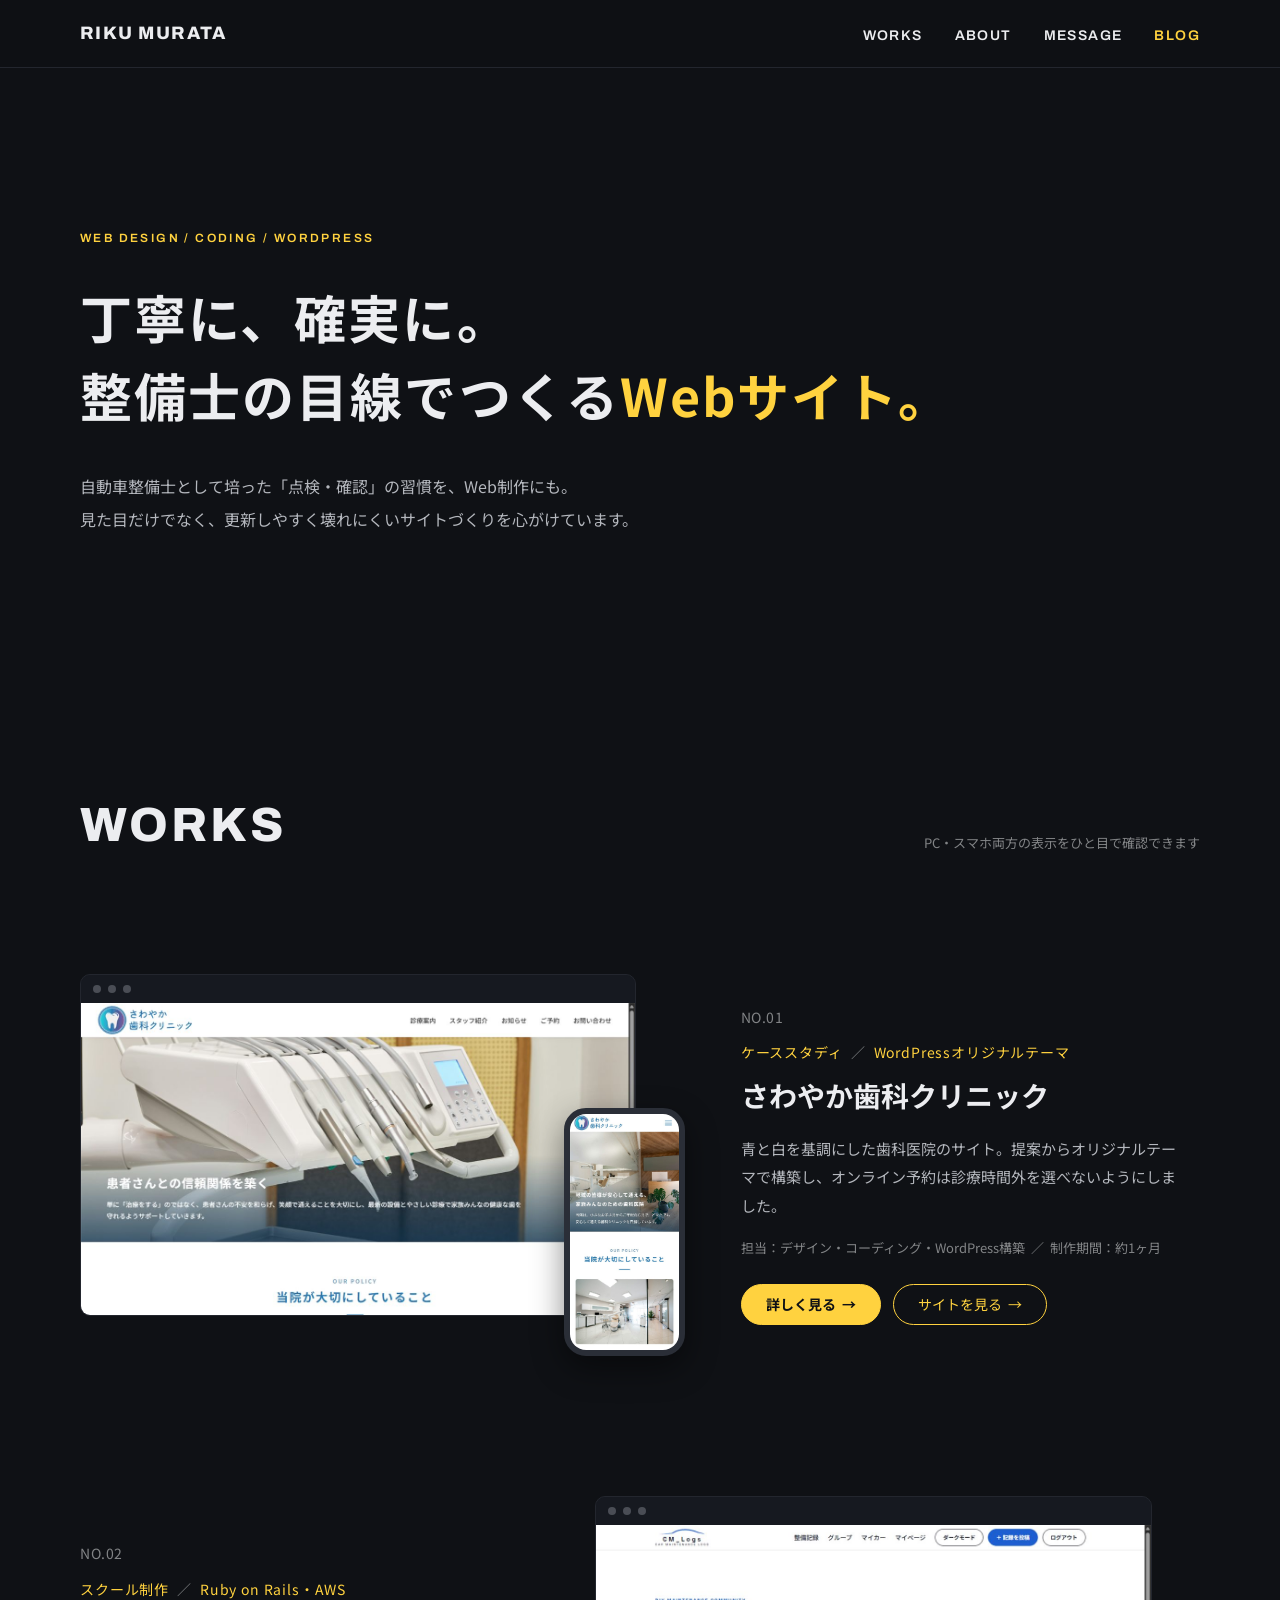
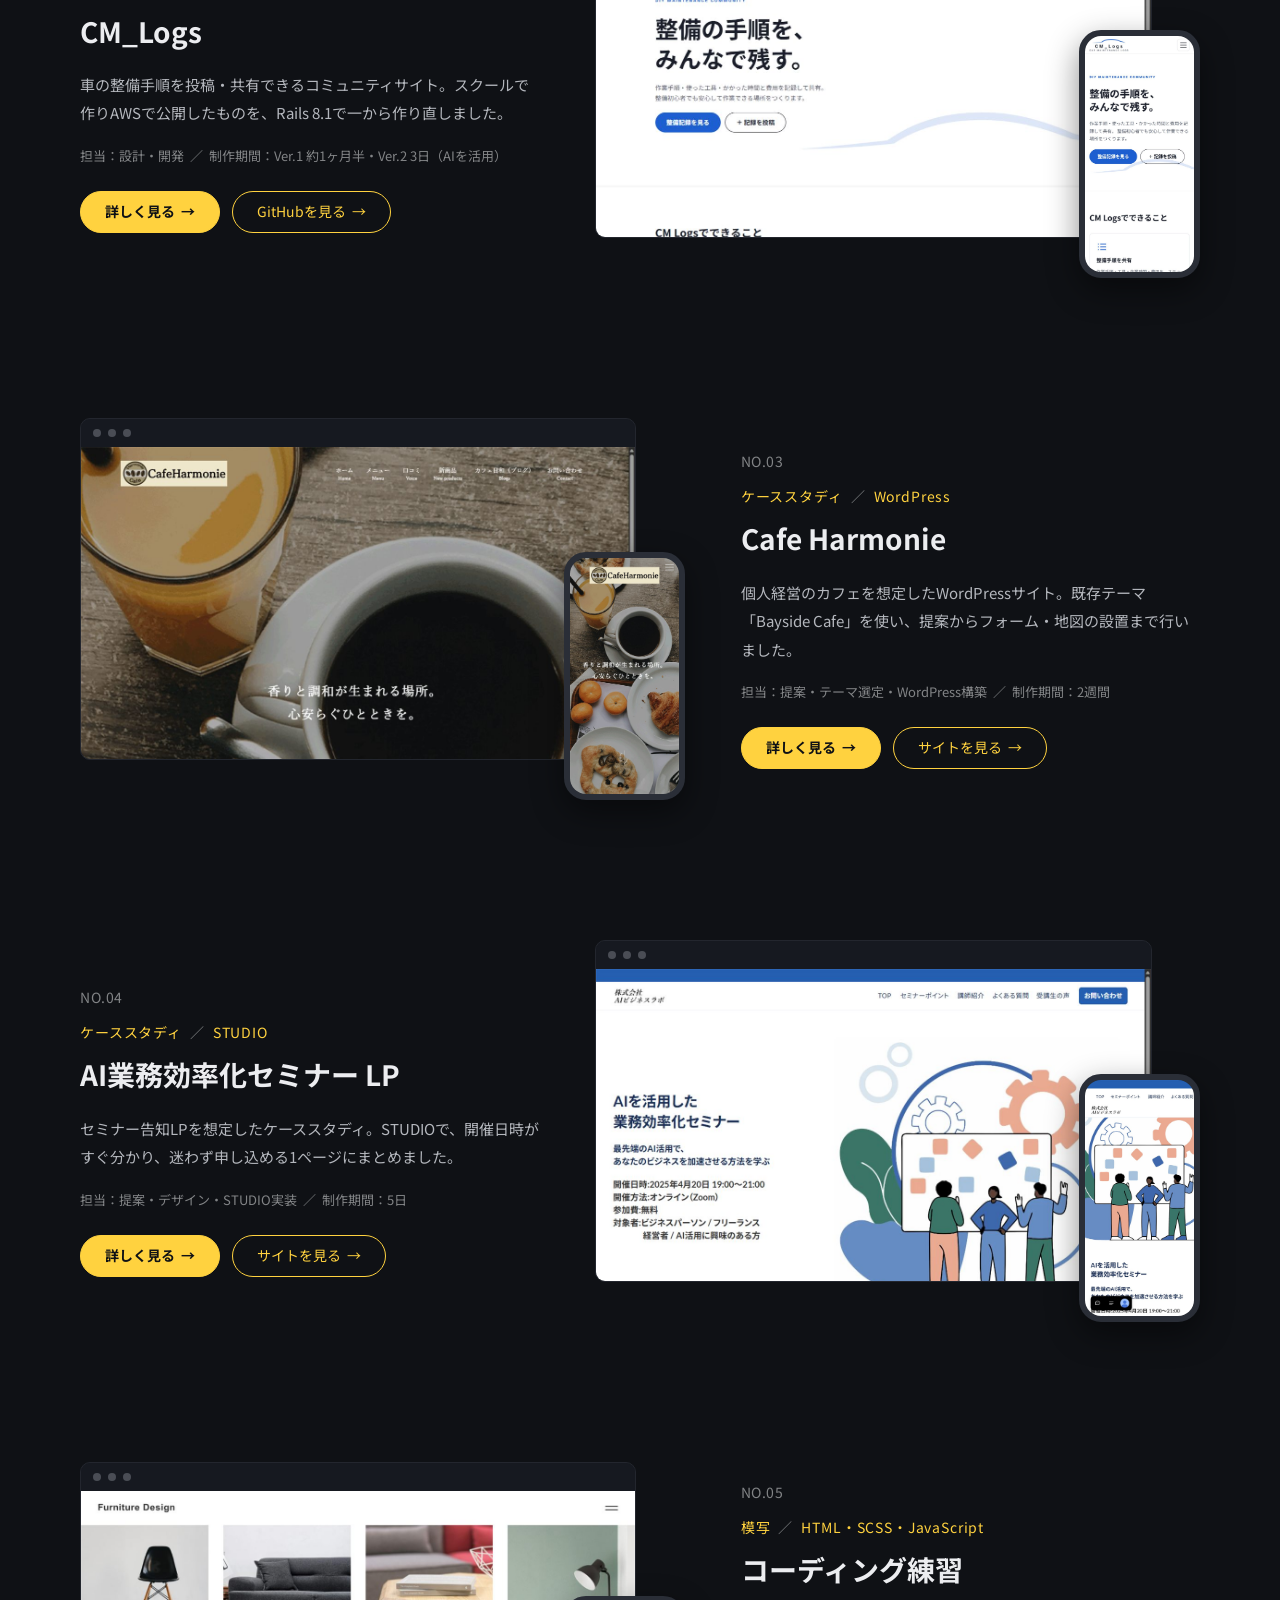
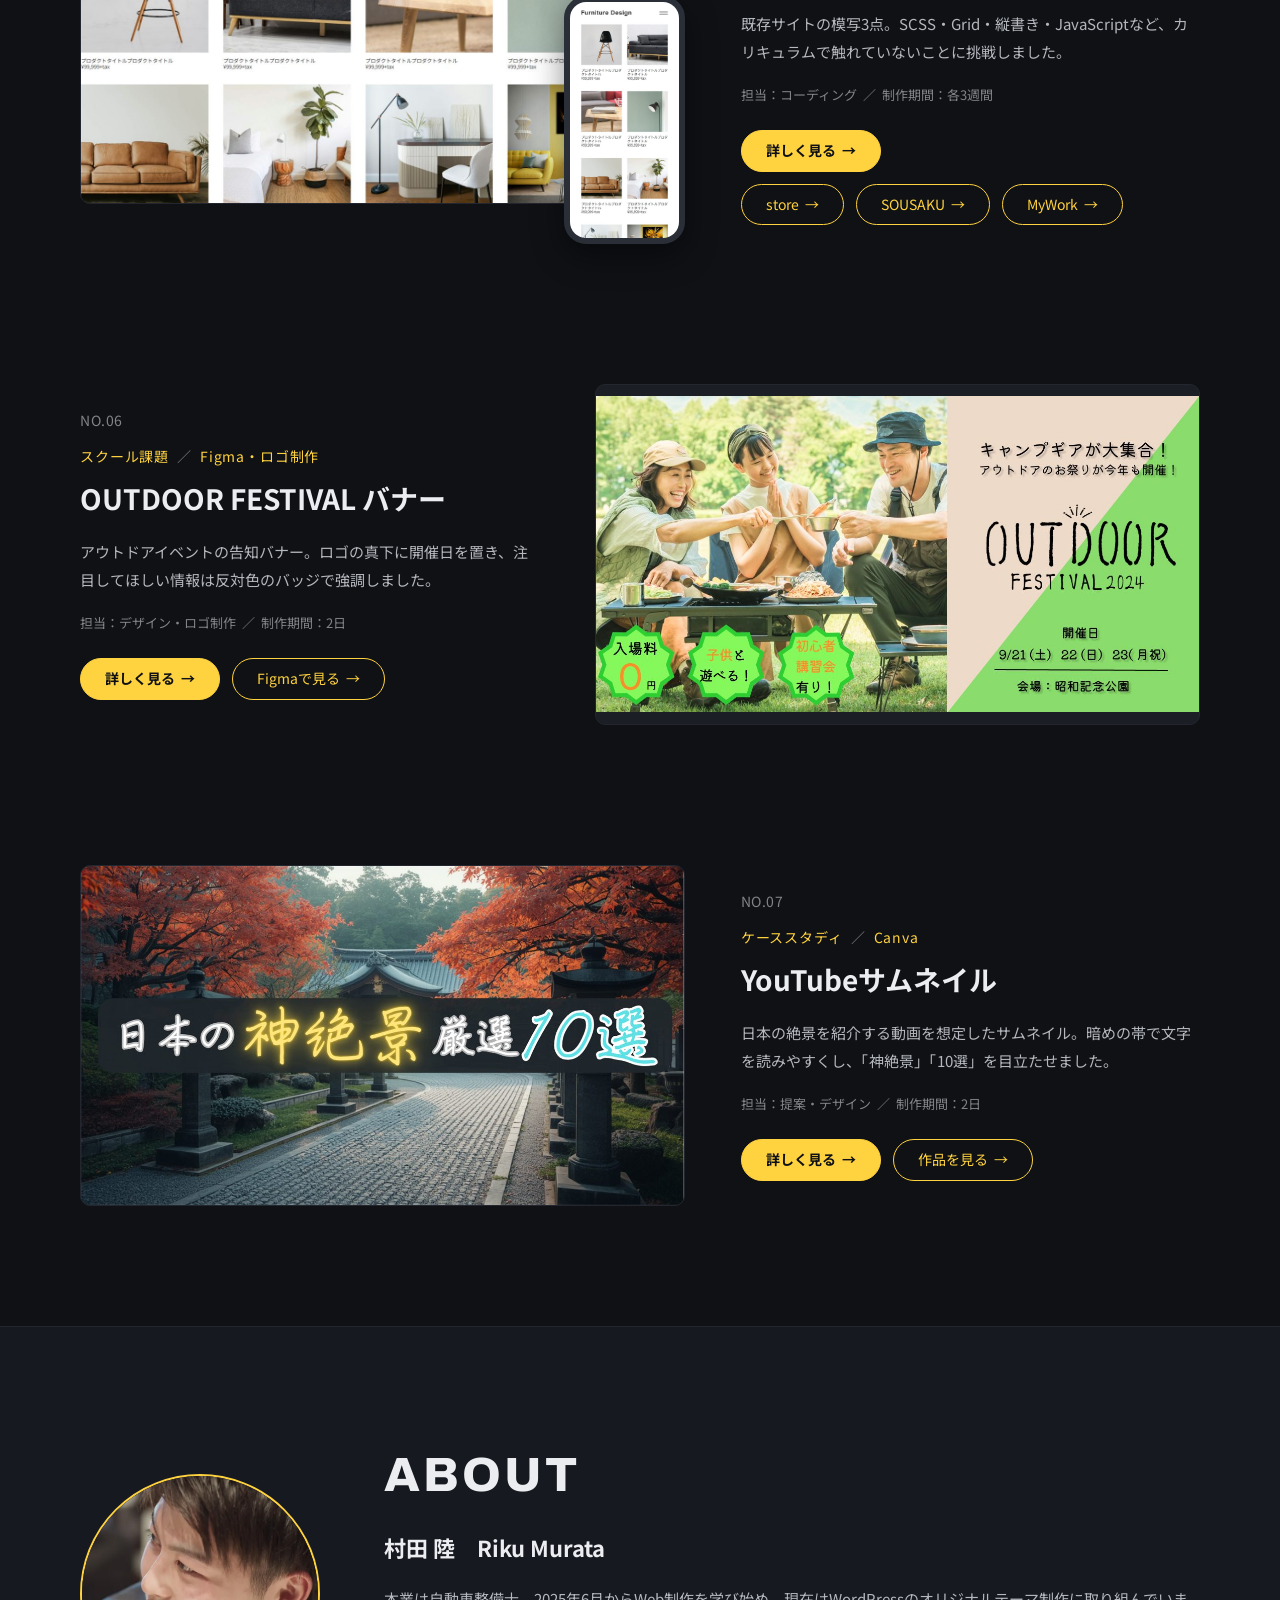
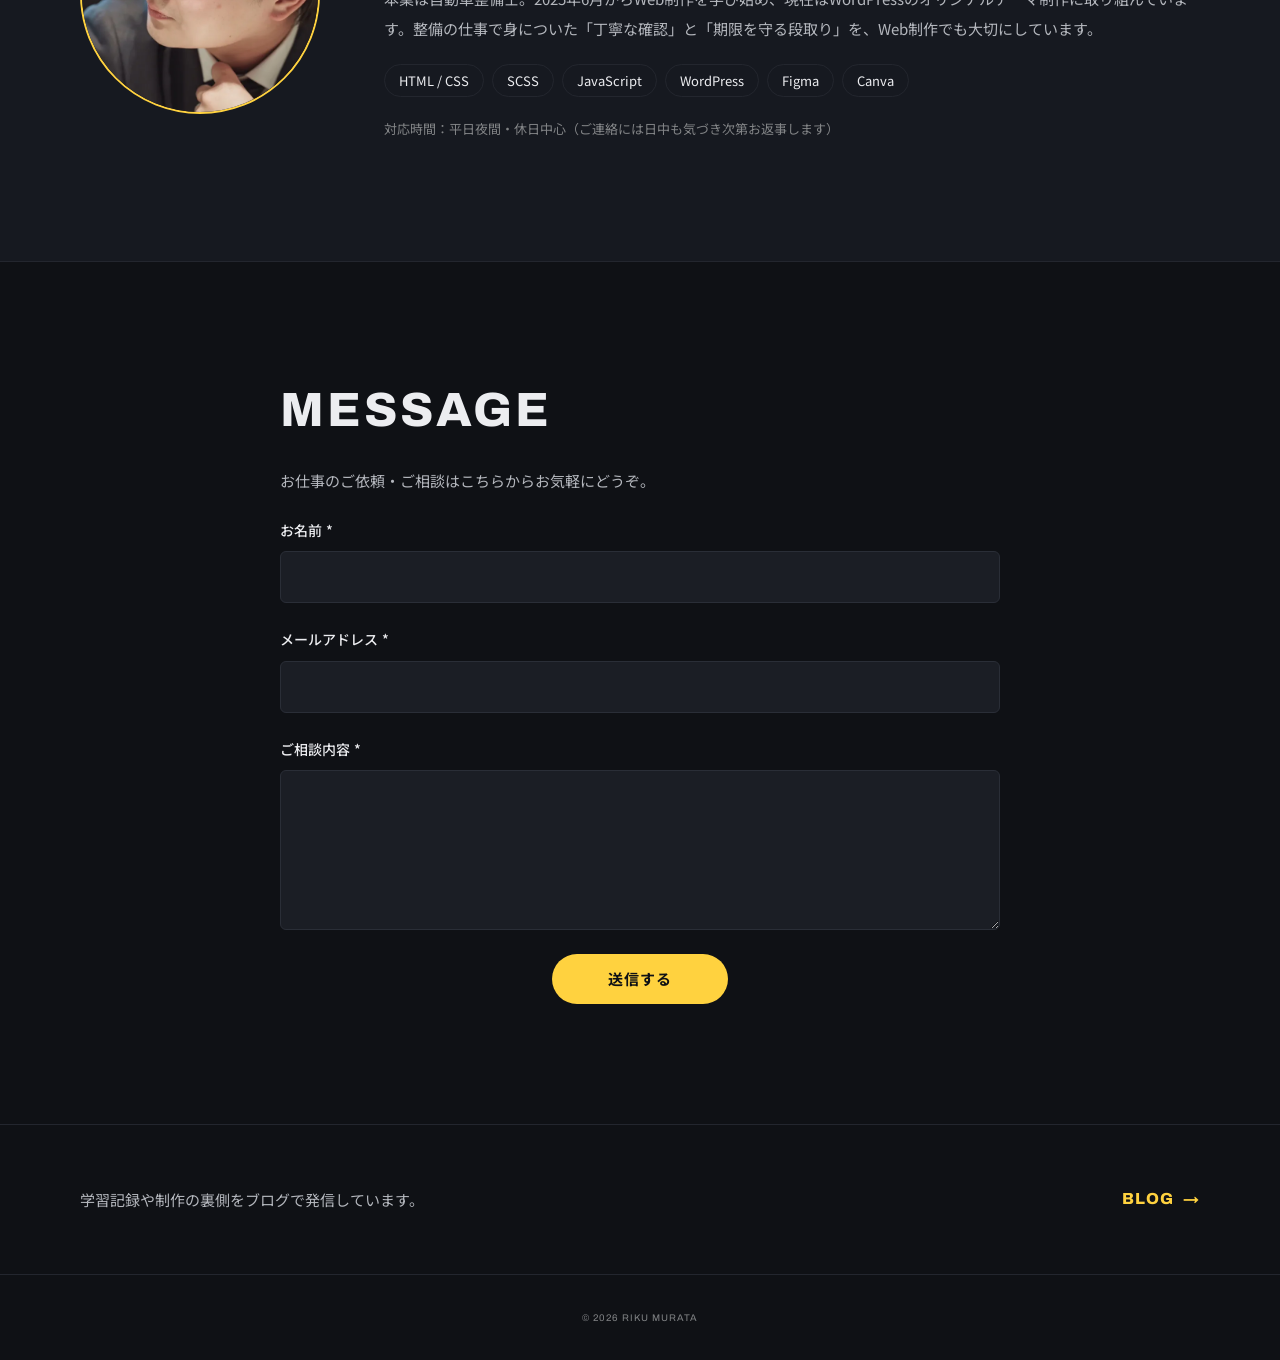
==== commit fc6e73d7: "PHｐ作成" ====
--- a/index.html
+++ b/index.html
@@ -48,7 +48,7 @@
             丁寧に、確実に。<br>
             整備士の目線でつくる<span class="hero-title-accent">Webサイト。</span>
           </h1>
-          <p class="hero-lead">自動車整備士として培った「点検・確認」の習慣を、Web制作にも。見た目だけでなく、更新しやすく壊れにくいサイトづくりを心がけています。</p>
+          <p class="hero-lead">自動車整備士として培った「点検・確認」の習慣を、Web制作にも。<br class="is-pc-only">見た目だけでなく、更新しやすく壊れにくいサイトづくりを心がけています。</p>
         </div>
       </section>
 
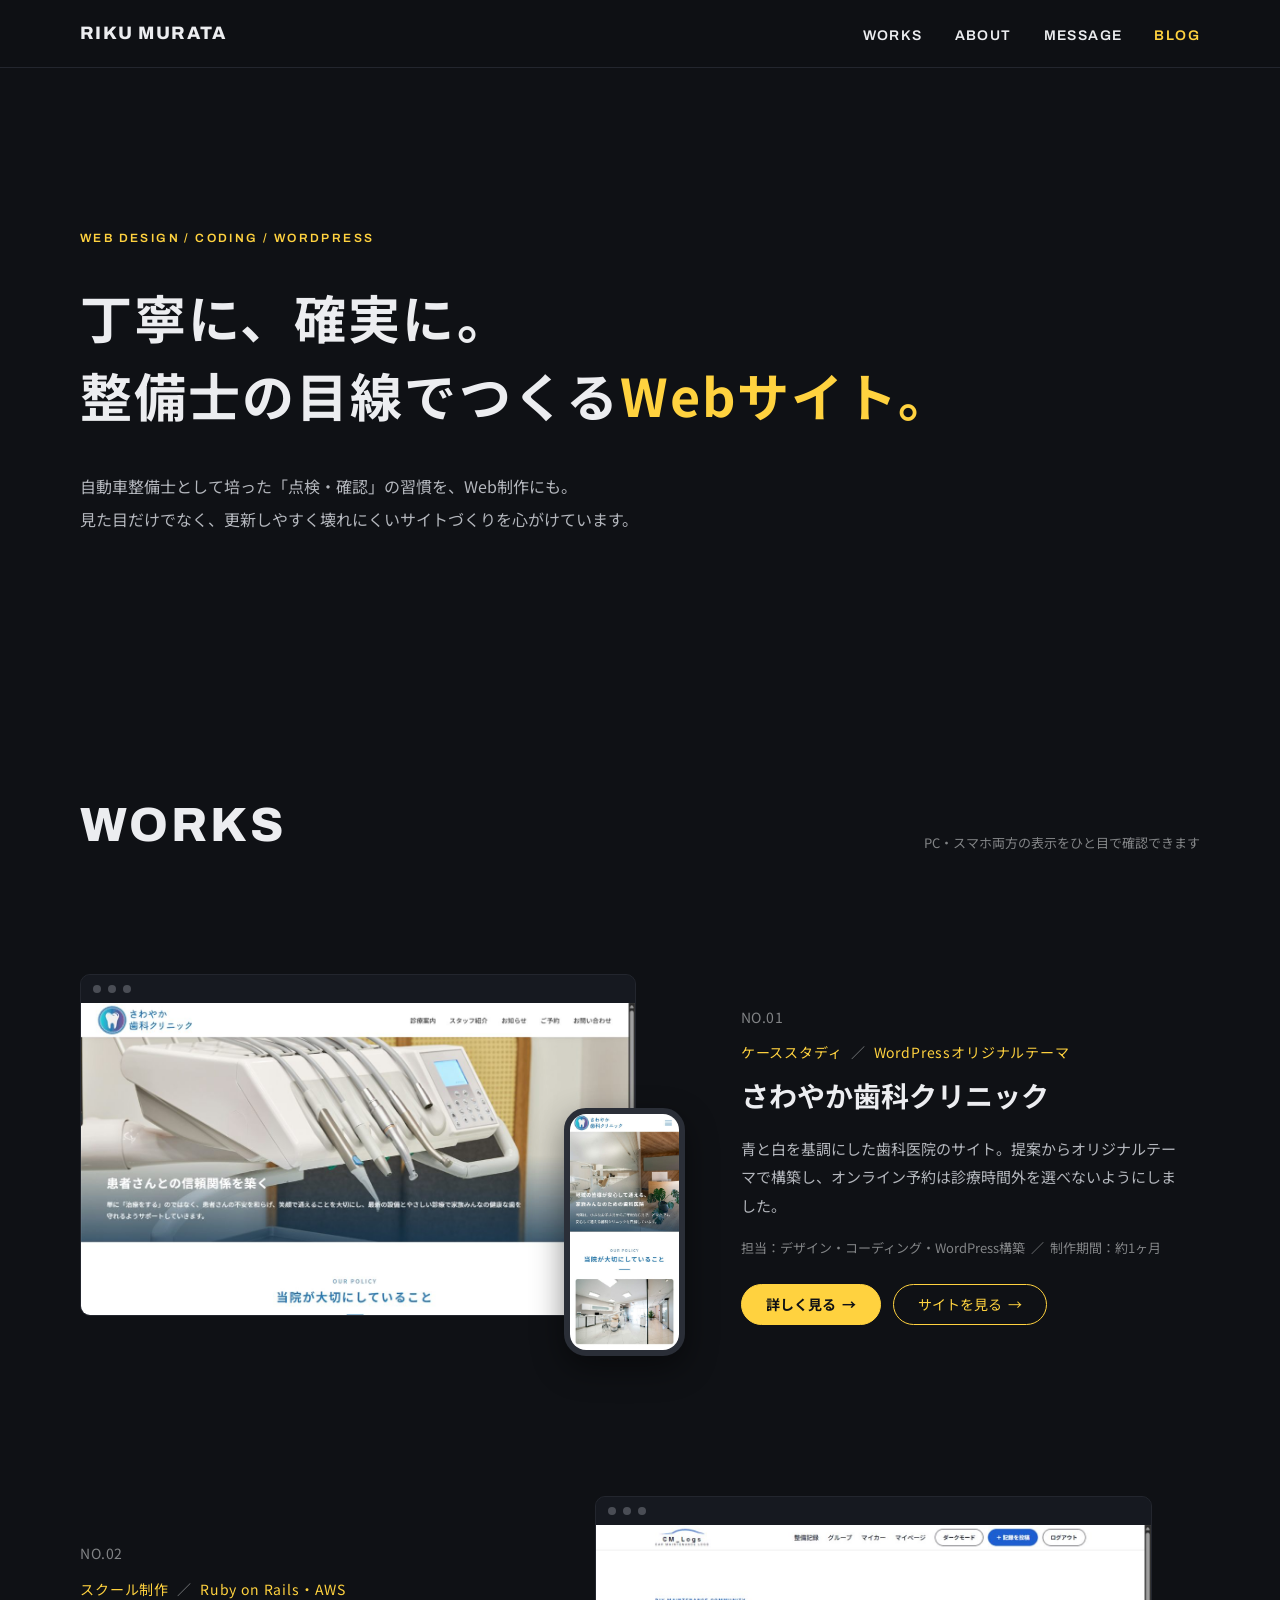
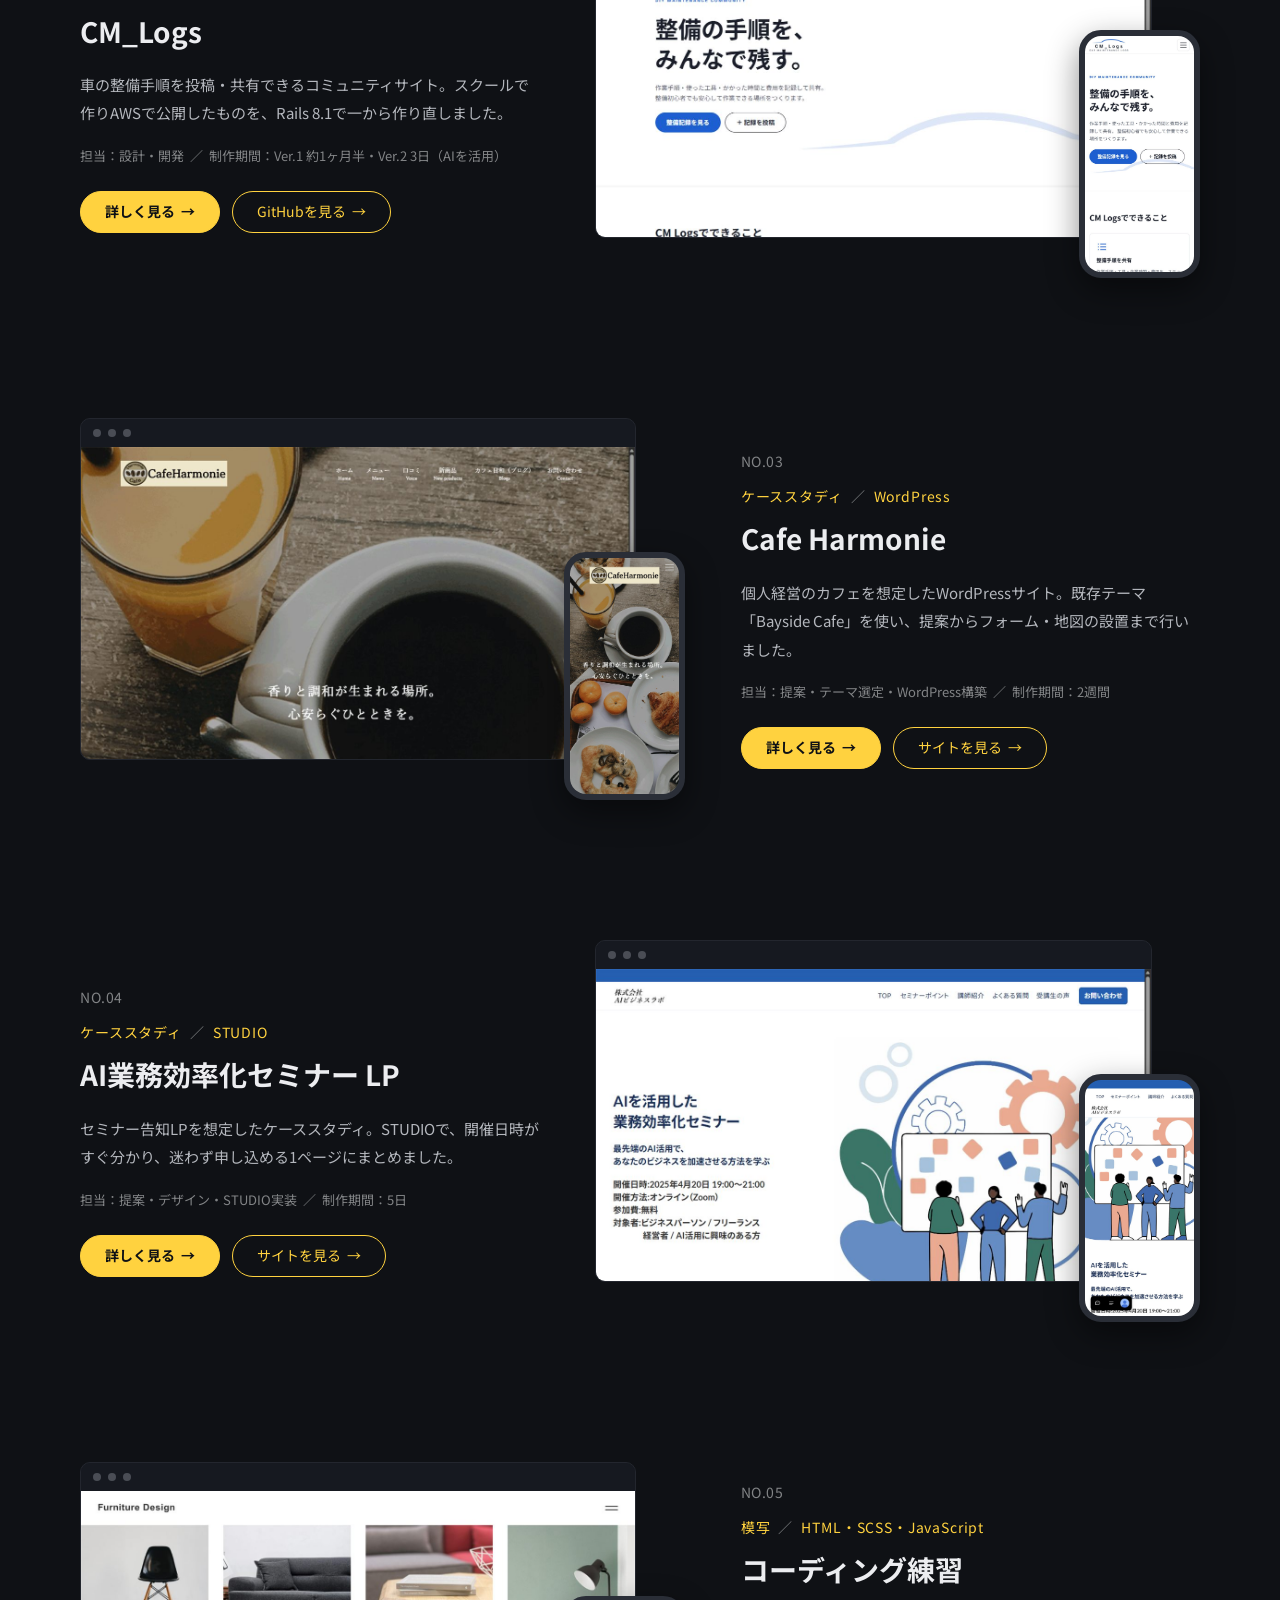
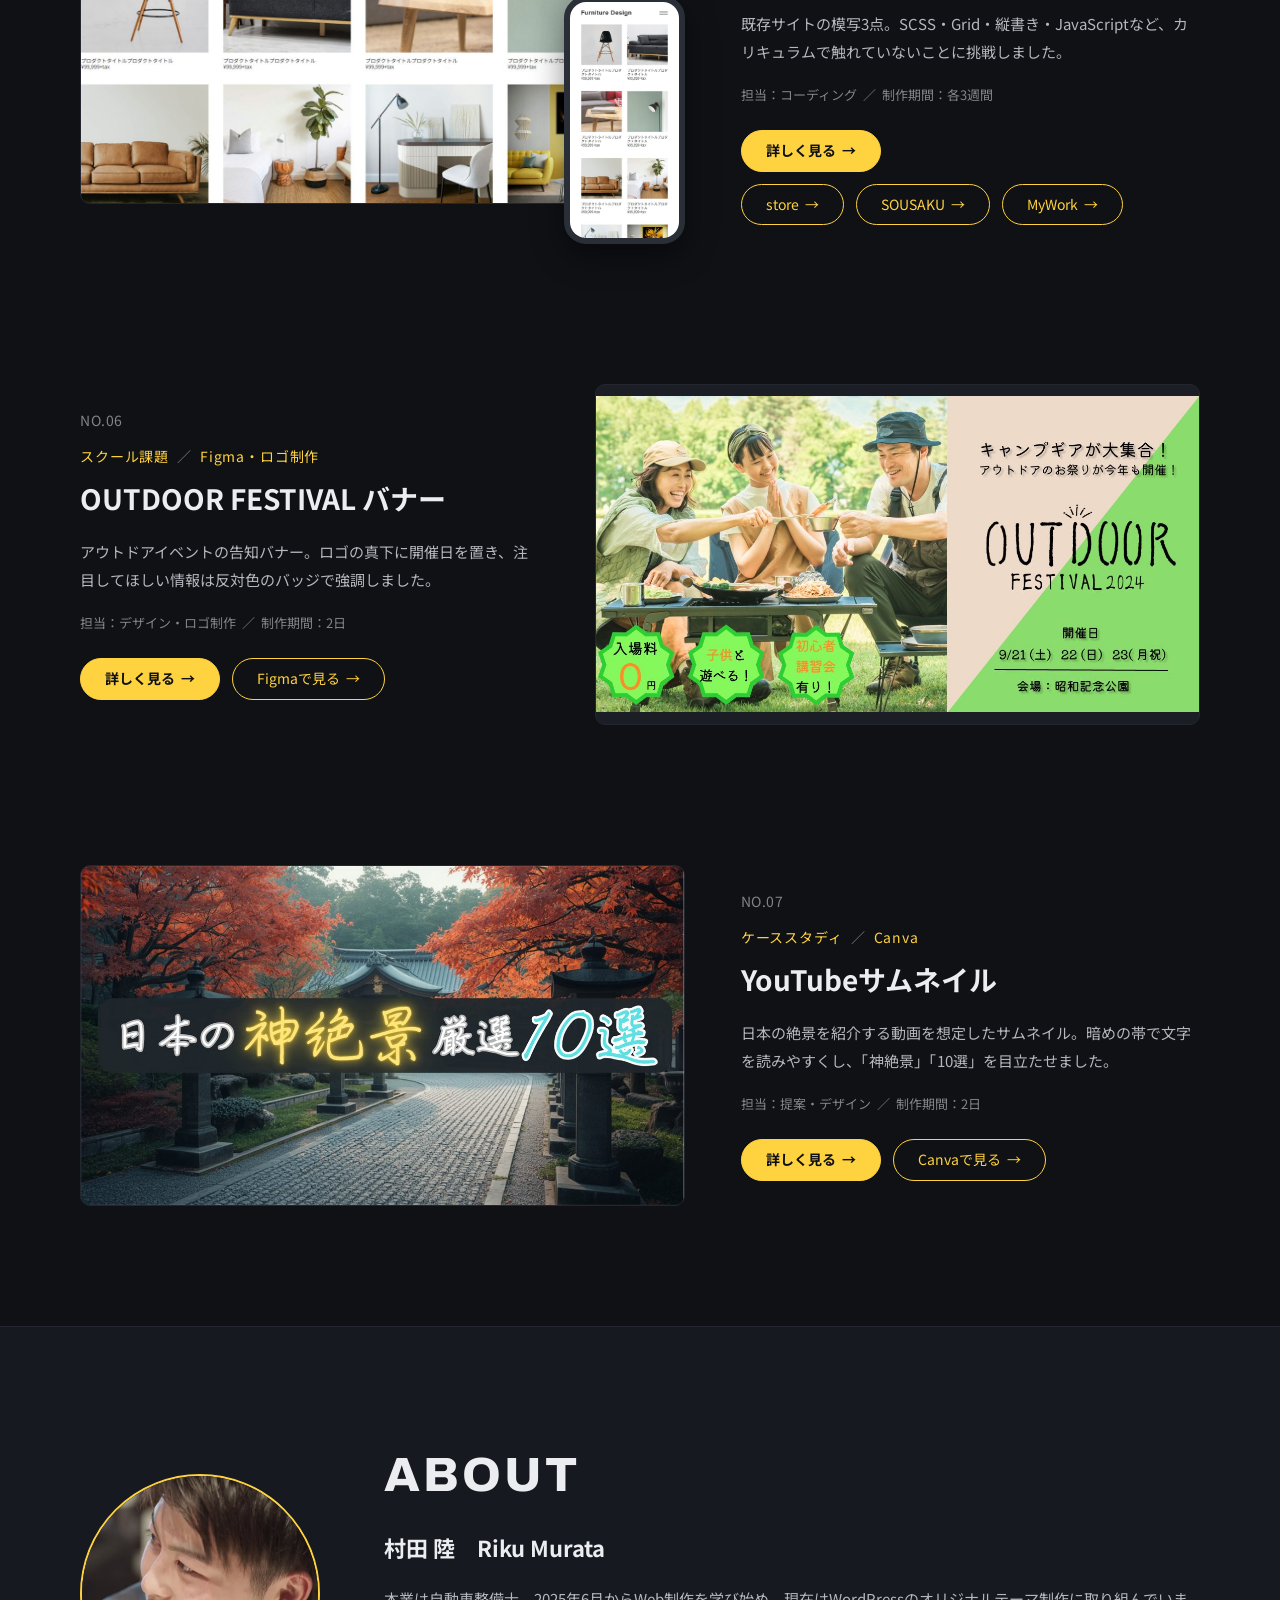
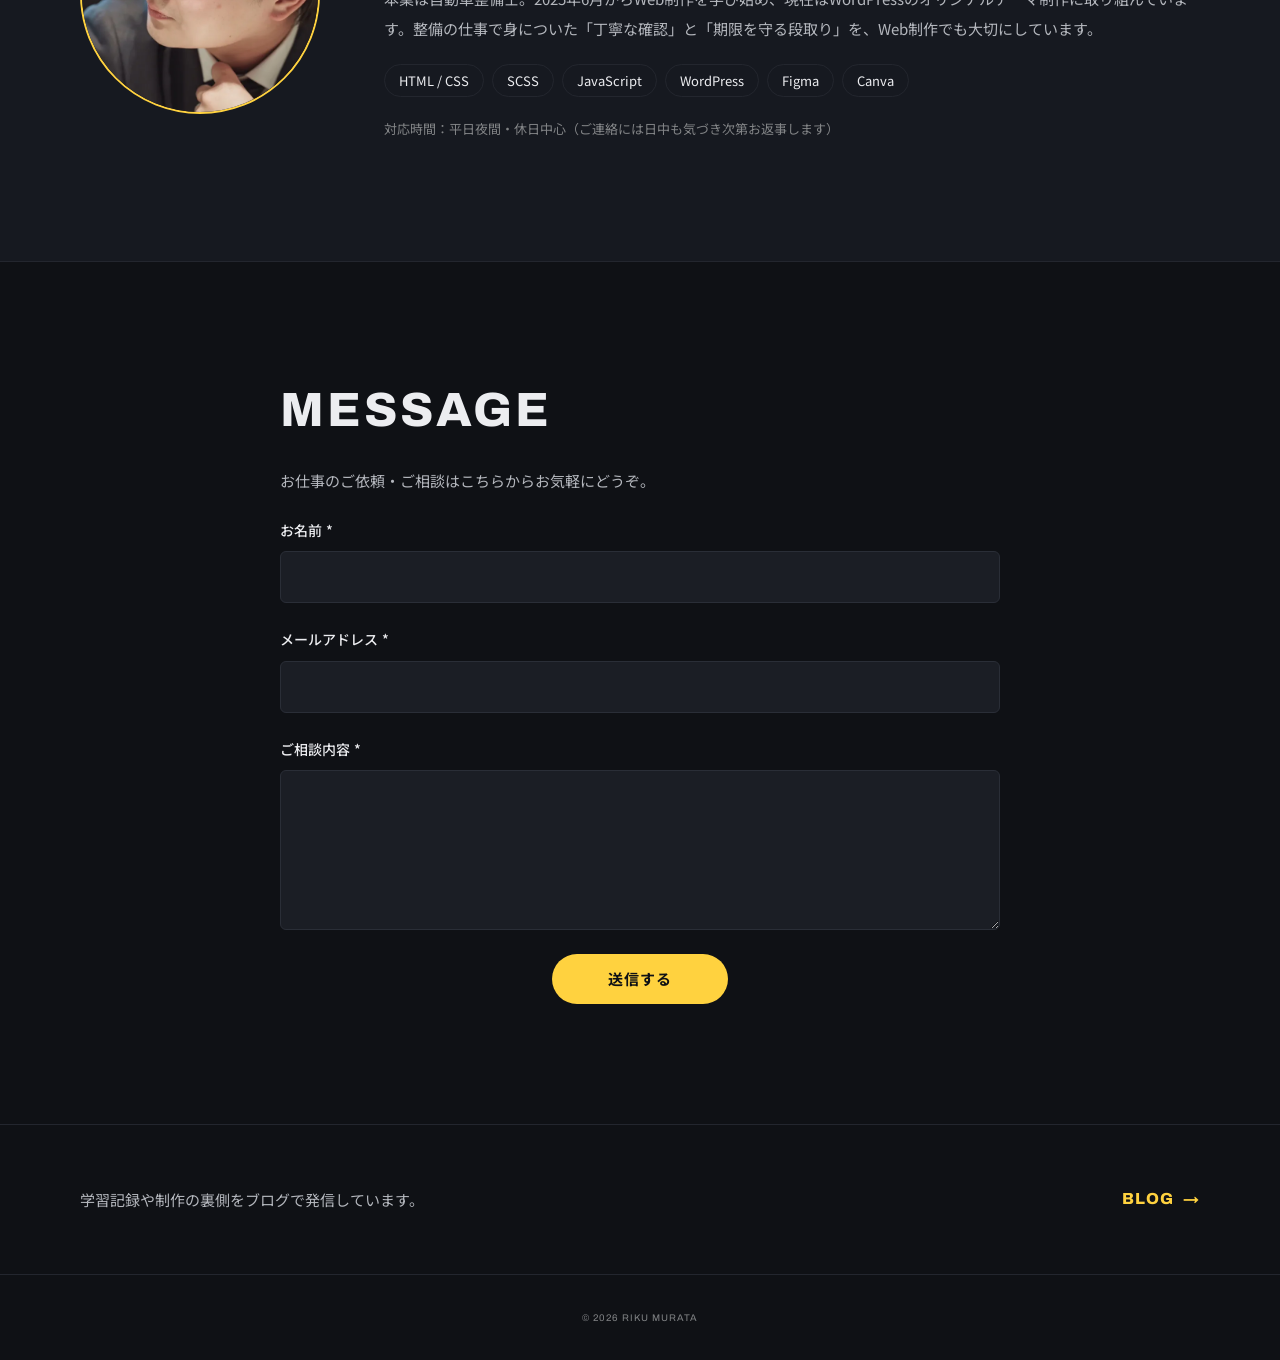
==== commit f09f518f: "ハンバーガーメニューとCANVAリンク修正" ====
--- a/index.html
+++ b/index.html
@@ -231,7 +231,7 @@
                 <p class="works-meta">担当：提案・デザイン<span>／</span>制作期間：2日</p>
                 <div class="works-links">
                   <a class="btn btn-fill" href="works-thumbnail.html">詳しく見る</a>
-                  <a class="btn" href="https://drive.google.com/drive/folders/1A0NMY6ccbF_zXwGhpG0HOZBvqeKZEn1Q?usp=sharing" target="_blank" rel="noopener">作品を見る</a>
+                  <a class="btn" href="https://canva.link/wtd3slhlqmqkh0d" target="_blank" rel="noopener">Canvaで見る</a>
                 </div>
               </div>
             </li>
--- a/css/style.css
+++ b/css/style.css
@@ -421,6 +421,15 @@
   height: auto;
 }
 
+.screen-reader-text {
+  position: absolute;
+  width: 1px;
+  height: 1px;
+  overflow: hidden;
+  clip-path: inset(50%);
+  white-space: nowrap;
+}
+
 /*SP時の画面*/
 @media screen and (max-width: 767px) {
   body {
@@ -442,11 +451,17 @@
 }
 .l-header {
   border-bottom: 1px solid var(--color-border);
-  background-color: rgba(15, 17, 21, 0.9);
-  backdrop-filter: blur(8px);
   position: sticky;
   top: 0;
   z-index: 100;
+}
+.l-header::before {
+  content: "";
+  background-color: rgba(15, 17, 21, 0.9);
+  backdrop-filter: blur(8px);
+  position: absolute;
+  inset: 0;
+  z-index: -1;
 }
 .l-header .l-header-inner {
   display: -webkit-box;
@@ -1068,6 +1083,55 @@
 .message .message-submit:hover, .message .message-submit:focus-visible {
   opacity: 0.85;
 }
+.message .message-note {
+  margin-top: 32px;
+  padding: 16px 20px;
+  border: 1px solid var(--color-border);
+  border-radius: 6px;
+  color: var(--color-sub);
+  background-color: var(--color-surface);
+  font-size: 14px;
+  line-height: 1.9;
+  text-align: center;
+}
+.message .message-note strong {
+  color: var(--color-main);
+  font-weight: 700;
+}
+.message .wpcf7-form-control-wrap {
+  display: block;
+}
+.message .wpcf7-not-valid-tip {
+  display: block;
+  margin-top: 6px;
+  color: #ff6b6b;
+  font-size: 13px;
+}
+.message .wpcf7-not-valid {
+  border-color: #ff6b6b;
+}
+.message .wpcf7-response-output {
+  margin: 24px 0 0;
+  padding: 12px 16px;
+  border: 1px solid var(--color-border);
+  border-radius: 6px;
+  color: var(--color-sub);
+  font-size: 14px;
+  text-align: center;
+}
+.message .wpcf7 form.sent .wpcf7-response-output {
+  border-color: var(--color-main);
+  color: var(--color-main);
+}
+.message .wpcf7 form.invalid .wpcf7-response-output,
+.message .wpcf7 form.failed .wpcf7-response-output {
+  border-color: #ff6b6b;
+  color: #ff6b6b;
+}
+.message .wpcf7-spinner {
+  display: block;
+  margin: 12px auto 0;
+}
 
 /*TB時の画面*/
 @media screen and (max-width: 1023px) {
@@ -1127,9 +1191,26 @@
 .blog-guide .blog-guide-link:hover, .blog-guide .blog-guide-link:focus-visible {
   opacity: 0.7;
 }
+.blog-guide .blog-guide-more {
+  margin-top: 48px;
+  text-align: center;
+}
+
+.blog-guide-latest {
+  padding: 120px 0;
+}
+.blog-guide-latest .section-head {
+  margin-bottom: 56px;
+}
 
 /*SP時の画面*/
 @media screen and (max-width: 767px) {
+  .blog-guide.blog-guide-latest {
+    padding: 80px 0;
+  }
+  .blog-guide.blog-guide-latest .section-head {
+    margin-bottom: 40px;
+  }
   .blog-guide {
     padding: 48px 0;
   }
@@ -1141,6 +1222,379 @@
     -webkit-box-align: start;
         -ms-flex-align: start;
             align-items: flex-start;
+  }
+}
+/*PC時の画面*/
+.post-list {
+  display: grid;
+  grid-template-columns: repeat(2, 1fr);
+  gap: 40px 32px;
+}
+
+.post-card .post-card-link {
+  display: block;
+  height: 100%;
+  border: 1px solid var(--color-border);
+  border-radius: 10px;
+  background-color: var(--color-surface);
+  overflow: hidden;
+  -webkit-transition: border-color 0.2s, -webkit-transform 0.2s;
+  transition: border-color 0.2s, -webkit-transform 0.2s;
+  transition: border-color 0.2s, transform 0.2s;
+  transition: border-color 0.2s, transform 0.2s, -webkit-transform 0.2s;
+}
+.post-card .post-card-link:hover, .post-card .post-card-link:focus-visible {
+  border-color: var(--color-main);
+  -webkit-transform: translateY(-4px);
+          transform: translateY(-4px);
+}
+.post-card .post-card-image {
+  display: grid;
+  place-items: center;
+  aspect-ratio: 16/9;
+  background-color: var(--color-surface-2);
+}
+.post-card .post-card-image img {
+  width: 100%;
+  height: 100%;
+  -o-object-fit: cover;
+     object-fit: cover;
+}
+.post-card .post-card-noimage {
+  color: var(--color-border);
+  font-family: var(--font-en);
+  font-size: 32px;
+  font-weight: 800;
+  letter-spacing: 0.12em;
+}
+.post-card .post-card-body {
+  padding: 24px 24px 28px;
+}
+.post-card .post-card-meta {
+  display: -webkit-box;
+  display: -ms-flexbox;
+  display: flex;
+  -ms-flex-wrap: wrap;
+      flex-wrap: wrap;
+  -webkit-box-align: center;
+      -ms-flex-align: center;
+          align-items: center;
+  gap: 4px 12px;
+  color: var(--color-muted);
+  font-family: var(--font-en);
+  font-size: 13px;
+  letter-spacing: 0.04em;
+}
+.post-card .post-card-meta span {
+  color: var(--color-main);
+  font-family: var(--font-ja);
+}
+.post-card .post-card-title {
+  margin-top: 10px;
+  font-size: 18px;
+  font-weight: 700;
+  line-height: 1.6;
+}
+.post-card .post-card-excerpt {
+  display: -webkit-box;
+  margin-top: 10px;
+  color: var(--color-sub);
+  font-size: 14px;
+  line-height: 1.8;
+  overflow: hidden;
+  -webkit-box-orient: vertical;
+  -webkit-line-clamp: 2;
+}
+
+.post-empty {
+  color: var(--color-muted);
+}
+
+.pagination {
+  margin-top: 64px;
+}
+.pagination .nav-links {
+  display: -webkit-box;
+  display: -ms-flexbox;
+  display: flex;
+  -ms-flex-wrap: wrap;
+      flex-wrap: wrap;
+  -webkit-box-pack: center;
+      -ms-flex-pack: center;
+          justify-content: center;
+  gap: 8px;
+}
+.pagination .page-numbers {
+  display: grid;
+  place-items: center;
+  min-width: 44px;
+  height: 44px;
+  padding: 0 12px;
+  border: 1px solid var(--color-border);
+  border-radius: 999px;
+  font-family: var(--font-en);
+  font-size: 14px;
+  -webkit-transition: border-color 0.2s, color 0.2s;
+  transition: border-color 0.2s, color 0.2s;
+}
+.pagination .page-numbers:hover, .pagination .page-numbers:focus-visible {
+  border-color: var(--color-main);
+  color: var(--color-main);
+}
+.pagination .page-numbers.current {
+  border-color: var(--color-main);
+  color: var(--color-bg);
+  background-color: var(--color-main);
+}
+.pagination .page-numbers.dots {
+  border: 0;
+}
+
+/*SP時の画面*/
+@media screen and (max-width: 767px) {
+  .post-list {
+    grid-template-columns: 1fr;
+    gap: 24px;
+  }
+  .post-card .post-card-body {
+    padding: 20px 20px 24px;
+  }
+  .post-card .post-card-title {
+    font-size: 17px;
+  }
+}
+/*PC時の画面*/
+.post {
+  padding: 56px 0 120px;
+}
+.post .post-inner {
+  max-width: 880px;
+}
+.post .post-head {
+  margin-top: 56px;
+}
+.post .post-meta {
+  color: var(--color-muted);
+  font-family: var(--font-en);
+  font-size: 14px;
+  letter-spacing: 0.04em;
+}
+.post .post-meta-updated {
+  font-family: var(--font-ja);
+  font-size: 13px;
+}
+.post .post-categories {
+  display: -webkit-box;
+  display: -ms-flexbox;
+  display: flex;
+  -ms-flex-wrap: wrap;
+      flex-wrap: wrap;
+  gap: 8px;
+  margin-top: 12px;
+}
+.post .post-categories a {
+  display: inline-block;
+  padding: 2px 12px;
+  border: 1px solid var(--color-main);
+  border-radius: 999px;
+  color: var(--color-main);
+  font-size: 13px;
+  -webkit-transition: color 0.2s, background-color 0.2s;
+  transition: color 0.2s, background-color 0.2s;
+}
+.post .post-categories a:hover, .post .post-categories a:focus-visible {
+  color: var(--color-bg);
+  background-color: var(--color-main);
+}
+.post .post-title {
+  margin-top: 16px;
+  font-size: 34px;
+  font-weight: 700;
+  line-height: 1.5;
+  letter-spacing: 0.03em;
+}
+.post .post-thumbnail {
+  margin-top: 40px;
+  border-radius: 10px;
+  overflow: hidden;
+}
+.post .post-thumbnail img {
+  width: 100%;
+}
+.post .post-nav {
+  display: grid;
+  grid-template-columns: repeat(2, 1fr);
+  gap: 16px;
+  margin-top: 80px;
+}
+.post .post-nav-link {
+  padding: 20px 24px;
+  border: 1px solid var(--color-border);
+  border-radius: 10px;
+  font-size: 14px;
+  font-weight: 500;
+  line-height: 1.7;
+  -webkit-transition: border-color 0.2s;
+  transition: border-color 0.2s;
+}
+.post .post-nav-link span {
+  display: block;
+  margin-bottom: 6px;
+  color: var(--color-main);
+  font-size: 12px;
+}
+.post .post-nav-link:hover, .post .post-nav-link:focus-visible {
+  border-color: var(--color-main);
+}
+.post .post-nav-next {
+  grid-column: 2;
+  text-align: right;
+}
+
+.post-content {
+  margin-top: 48px;
+  color: var(--color-sub);
+  font-size: 16px;
+  line-height: 2;
+}
+.post-content > * + * {
+  margin-top: 1.6em;
+}
+.post-content h2 {
+  margin-top: 2.6em;
+  padding: 4px 0 4px 16px;
+  border-left: 4px solid var(--color-main);
+  color: var(--color-text);
+  font-size: 24px;
+  font-weight: 700;
+  line-height: 1.5;
+}
+.post-content h3 {
+  margin-top: 2.2em;
+  padding-bottom: 8px;
+  border-bottom: 1px solid var(--color-border);
+  color: var(--color-text);
+  font-size: 20px;
+  font-weight: 700;
+  line-height: 1.5;
+}
+.post-content h4 {
+  margin-top: 2em;
+  color: var(--color-text);
+  font-size: 17px;
+  font-weight: 700;
+}
+.post-content a {
+  color: var(--color-main);
+  text-decoration: underline;
+  text-underline-offset: 3px;
+}
+.post-content a:hover, .post-content a:focus-visible {
+  text-decoration: none;
+}
+.post-content strong {
+  color: var(--color-text);
+  font-weight: 700;
+}
+.post-content ul,
+.post-content ol {
+  padding-left: 1.5em;
+}
+.post-content ul {
+  list-style: disc;
+}
+.post-content ol {
+  list-style: decimal;
+}
+.post-content li + li {
+  margin-top: 0.4em;
+}
+.post-content li::marker {
+  color: var(--color-main);
+}
+.post-content blockquote {
+  padding: 16px 24px;
+  border-left: 3px solid var(--color-border);
+  background-color: var(--color-surface);
+}
+.post-content code {
+  padding: 2px 6px;
+  border-radius: 4px;
+  color: var(--color-text);
+  background-color: var(--color-surface-2);
+  font-size: 0.9em;
+}
+.post-content pre {
+  padding: 20px 24px;
+  border: 1px solid var(--color-border);
+  border-radius: 8px;
+  background-color: var(--color-surface);
+  font-size: 14px;
+  line-height: 1.7;
+  overflow-x: auto;
+}
+.post-content pre code {
+  padding: 0;
+  background: none;
+}
+.post-content img {
+  border-radius: 8px;
+}
+.post-content figcaption {
+  margin-top: 8px;
+  color: var(--color-muted);
+  font-size: 13px;
+  text-align: center;
+}
+.post-content table {
+  width: 100%;
+  font-size: 14px;
+}
+.post-content th,
+.post-content td {
+  padding: 10px 12px;
+  border: 1px solid var(--color-border);
+}
+.post-content th {
+  color: var(--color-text);
+  background-color: var(--color-surface);
+  font-weight: 700;
+}
+.post-content hr {
+  margin: 3em 0;
+  border-top: 1px solid var(--color-border);
+}
+
+/*SP時の画面*/
+@media screen and (max-width: 767px) {
+  .post {
+    padding: 40px 0 80px;
+  }
+  .post .post-head {
+    margin-top: 40px;
+  }
+  .post .post-title {
+    font-size: 26px;
+  }
+  .post .post-thumbnail {
+    margin-top: 32px;
+  }
+  .post .post-nav {
+    grid-template-columns: 1fr;
+    margin-top: 56px;
+  }
+  .post .post-nav-next {
+    grid-column: auto;
+  }
+  .post-content {
+    margin-top: 40px;
+    font-size: 15px;
+  }
+  .post-content h2 {
+    font-size: 21px;
+  }
+  .post-content h3 {
+    font-size: 18px;
   }
 }
 /*PC時の画面*/
